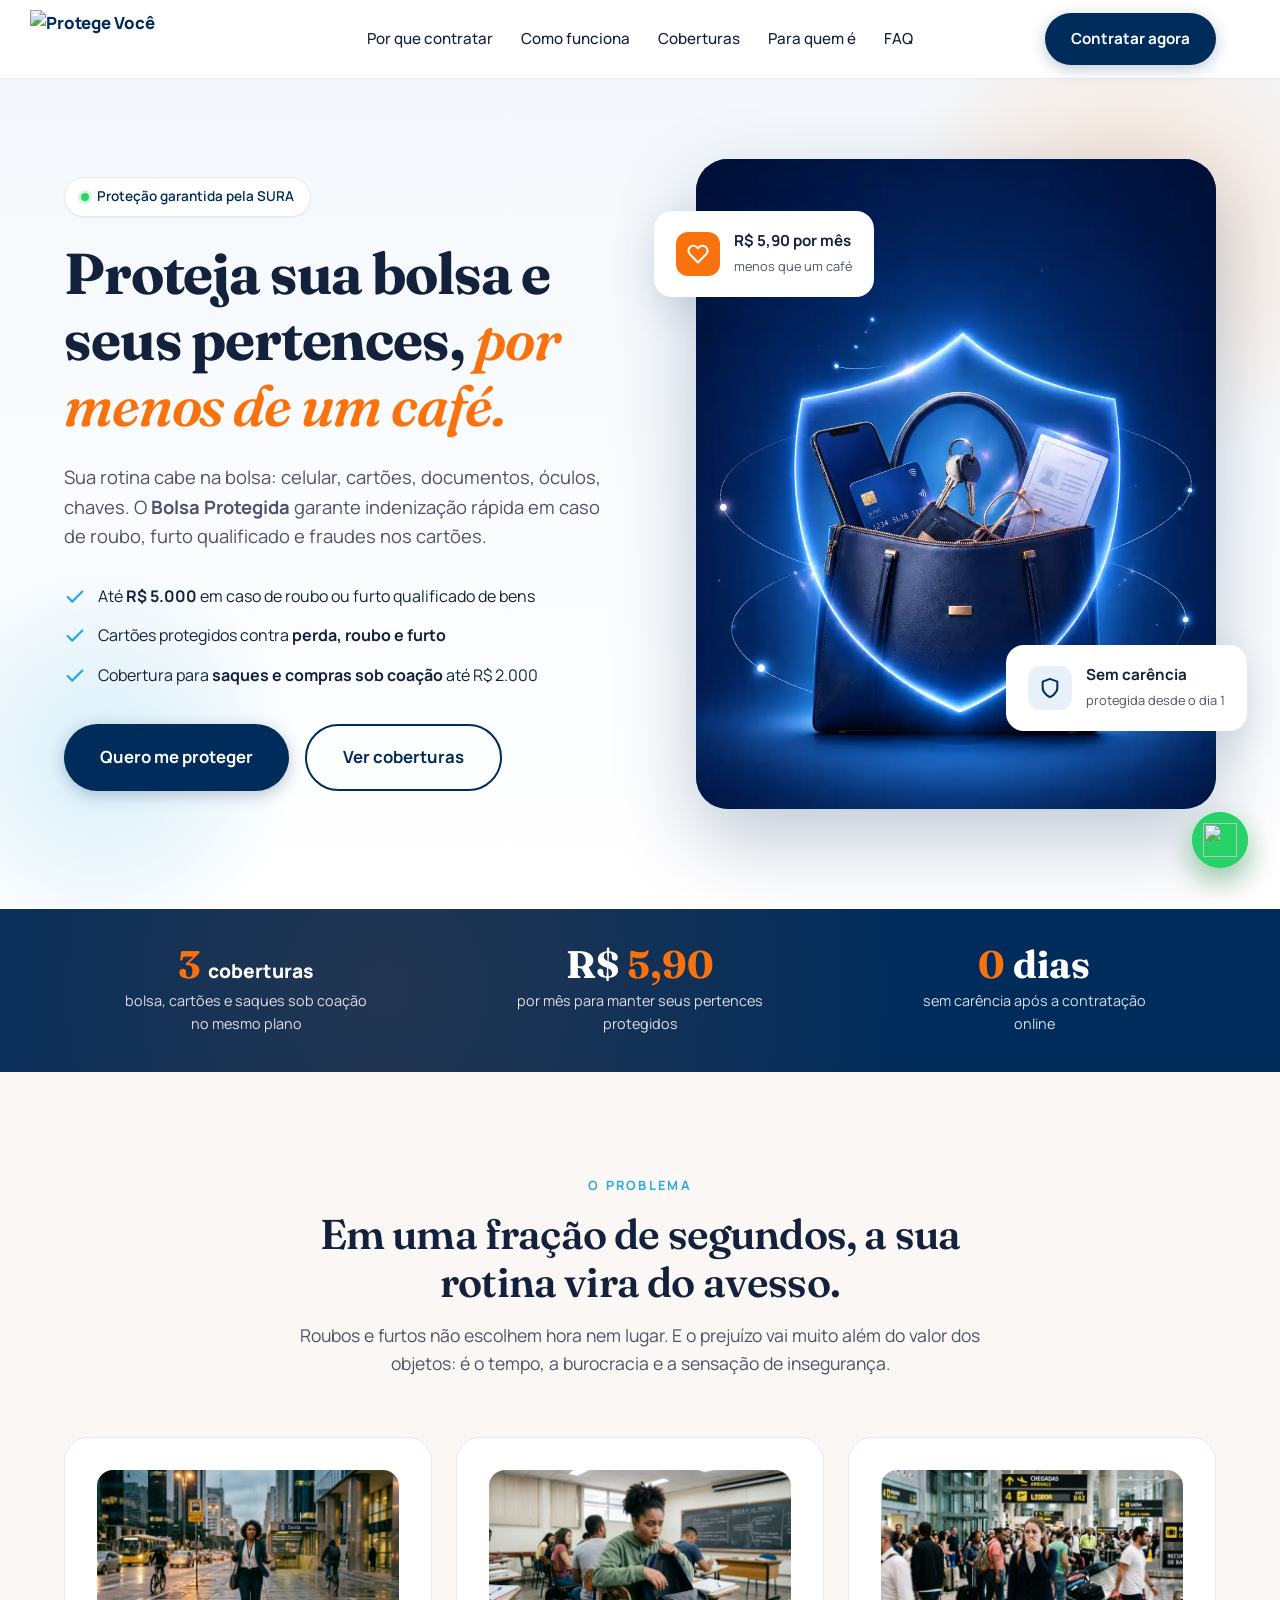
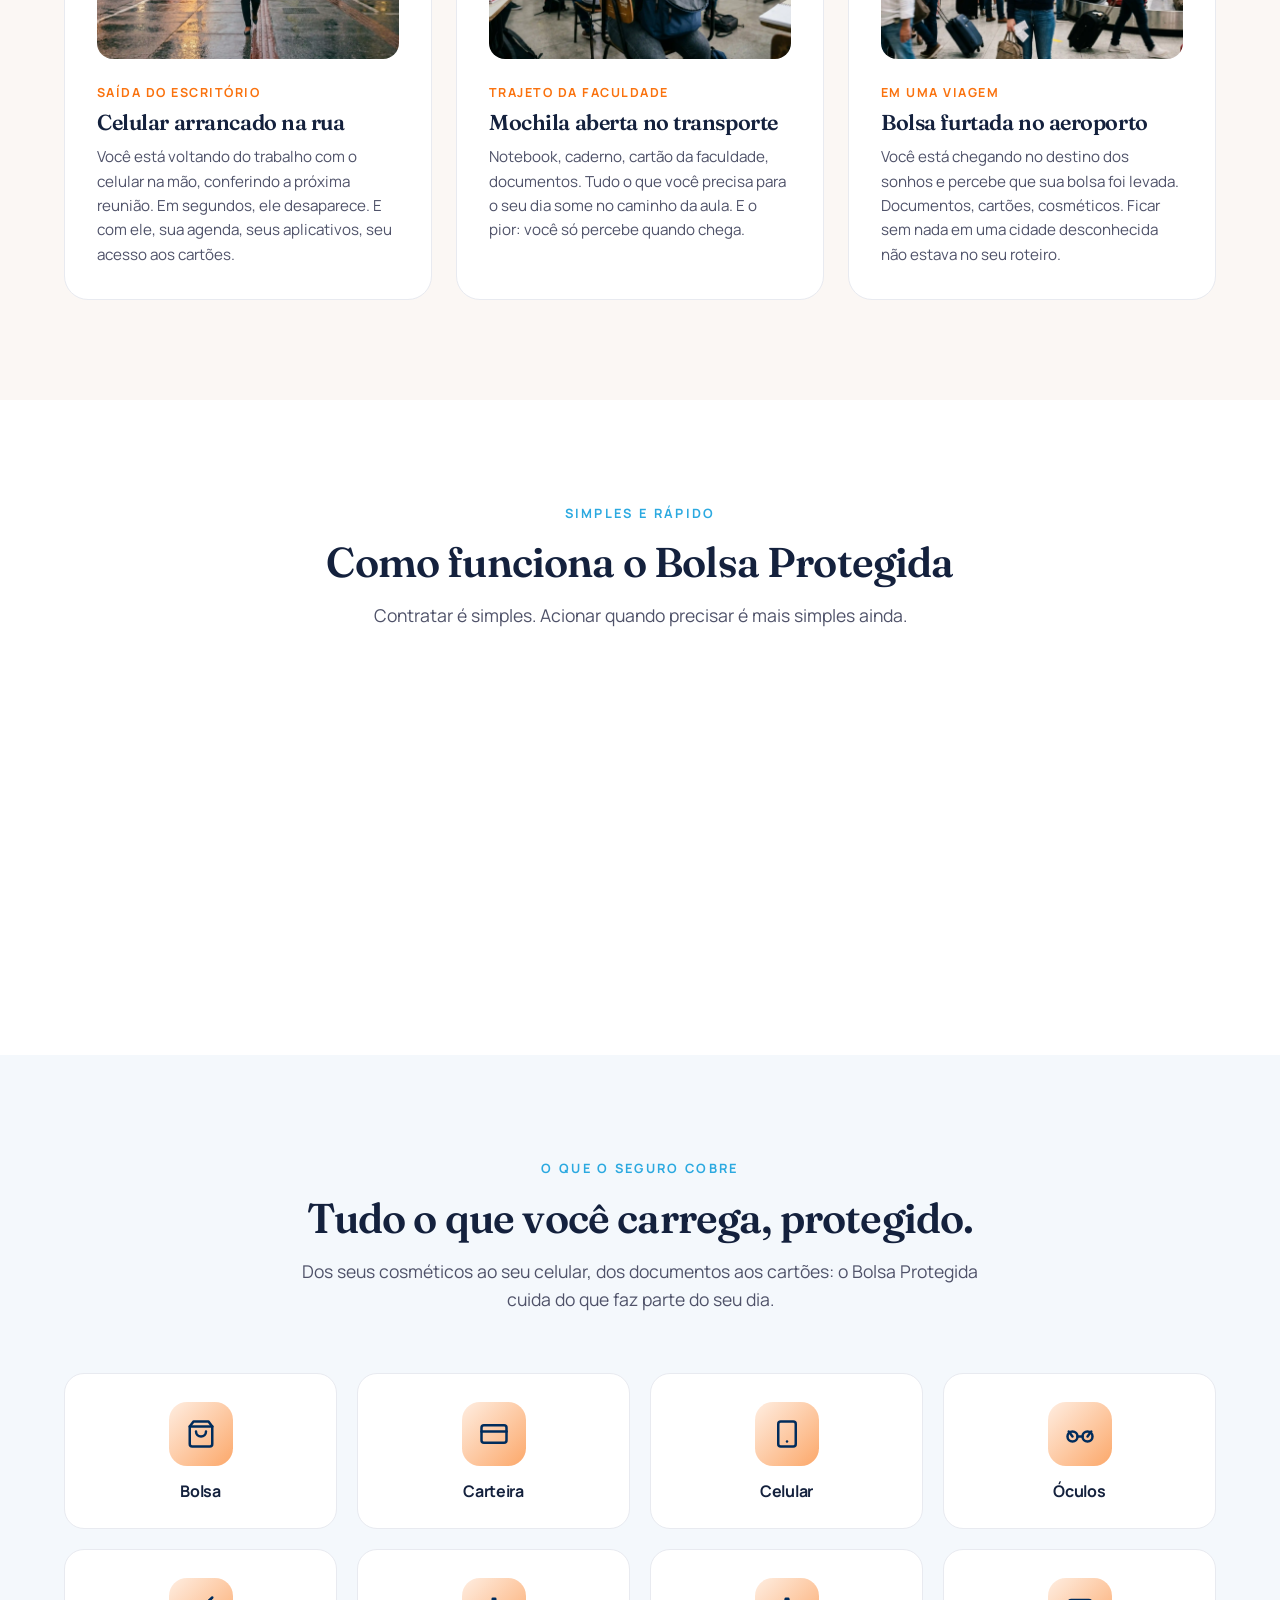
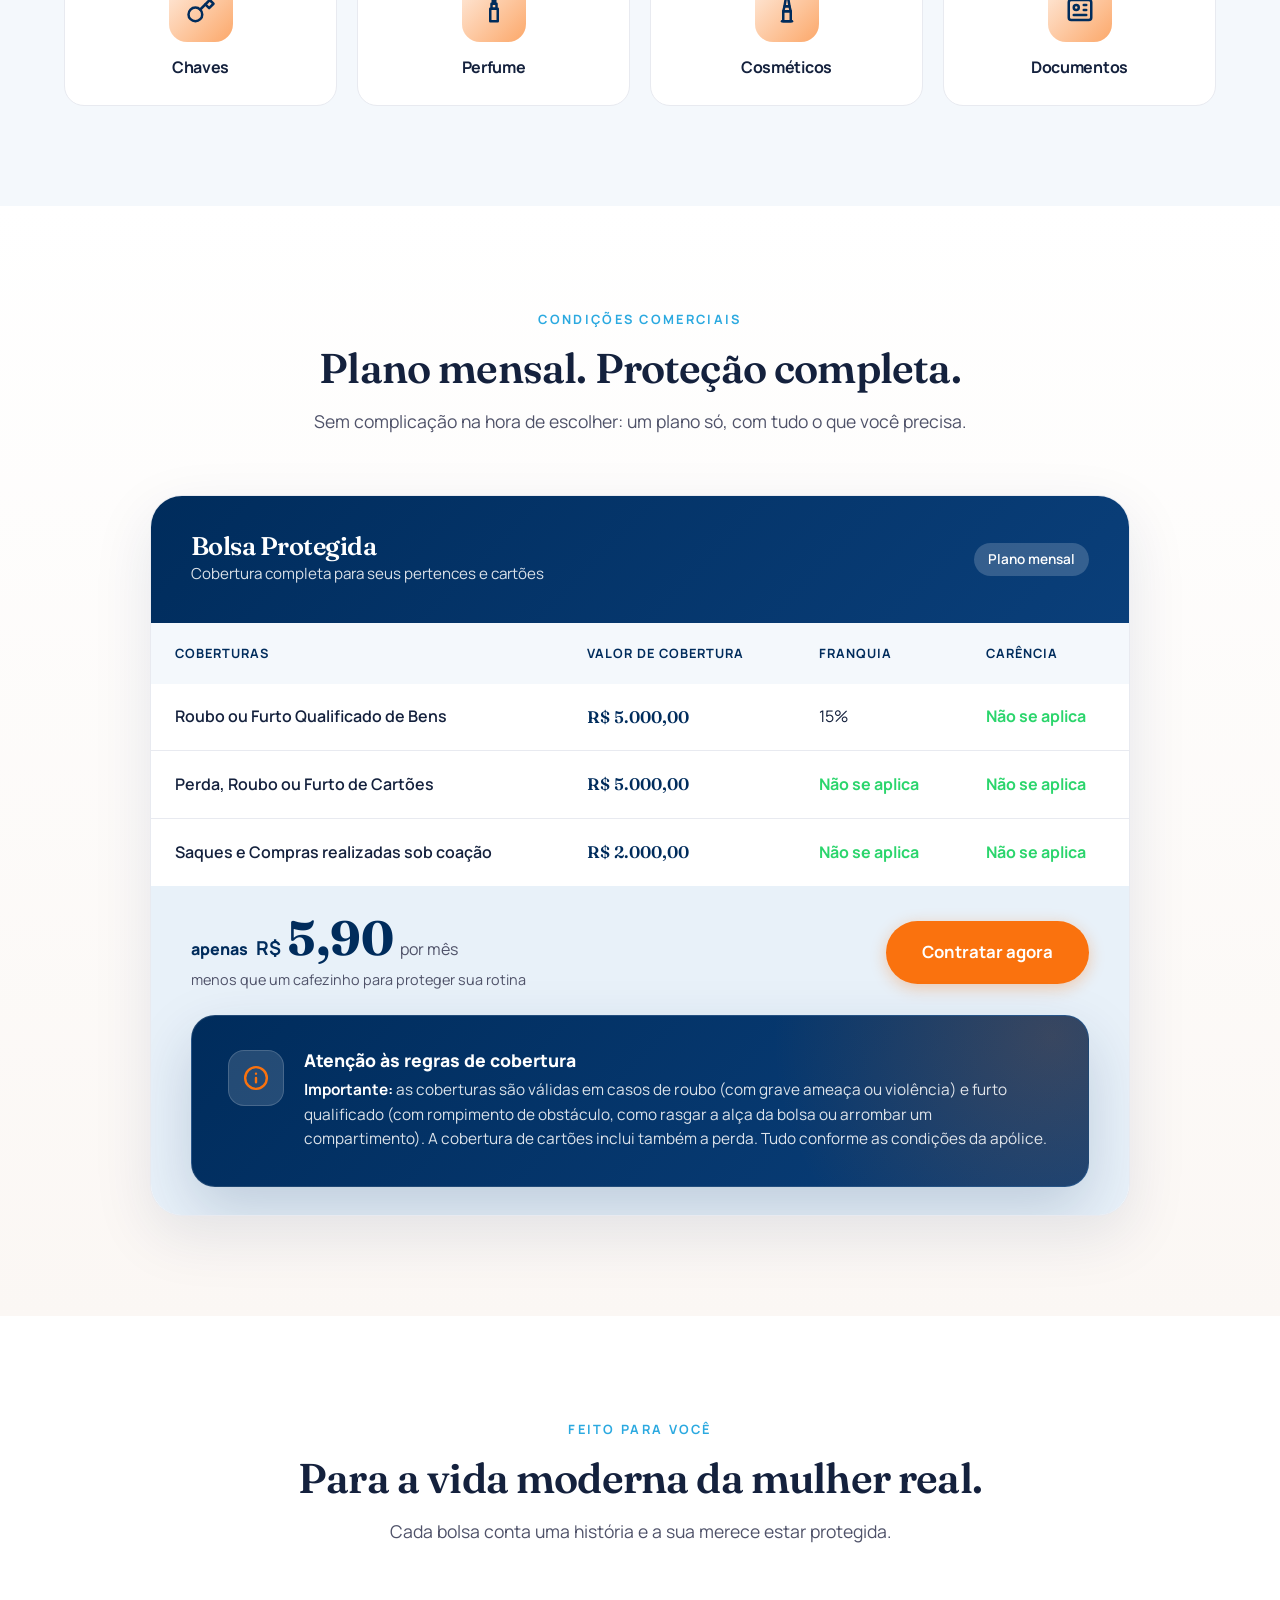
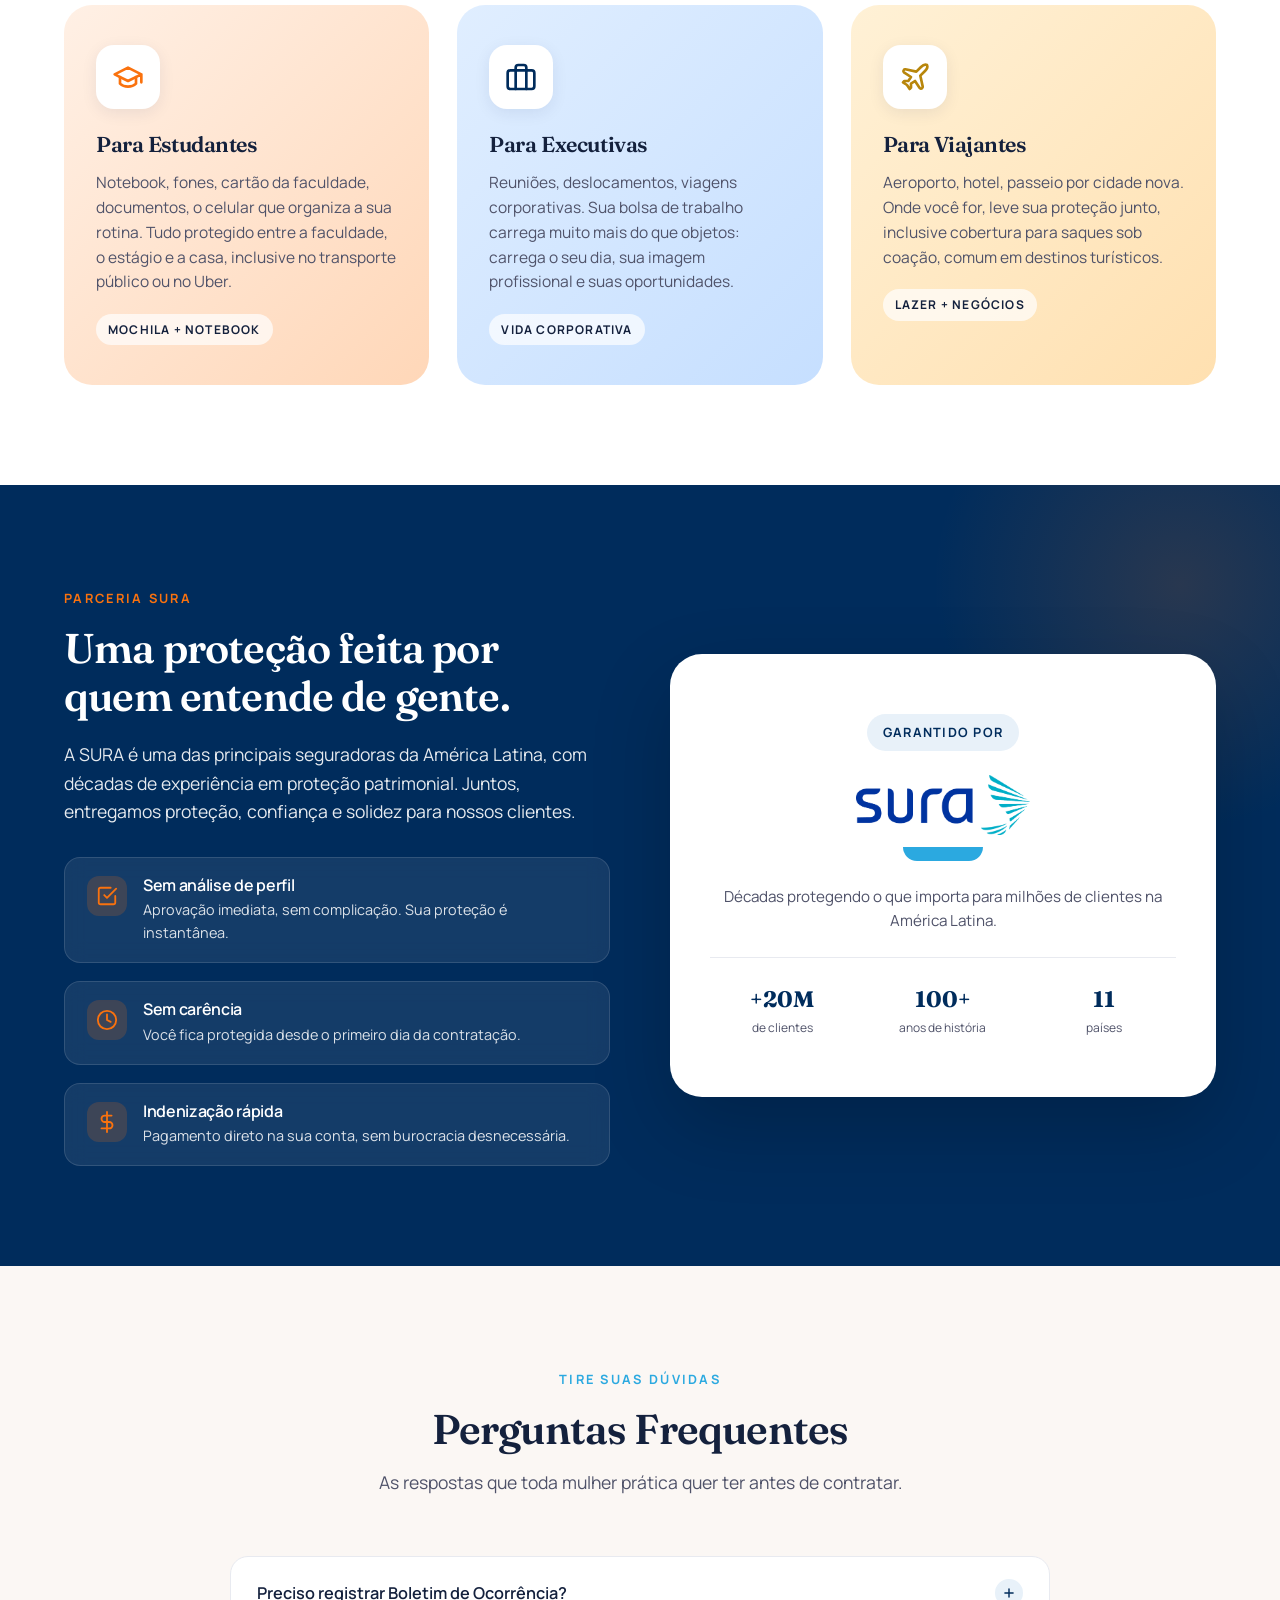
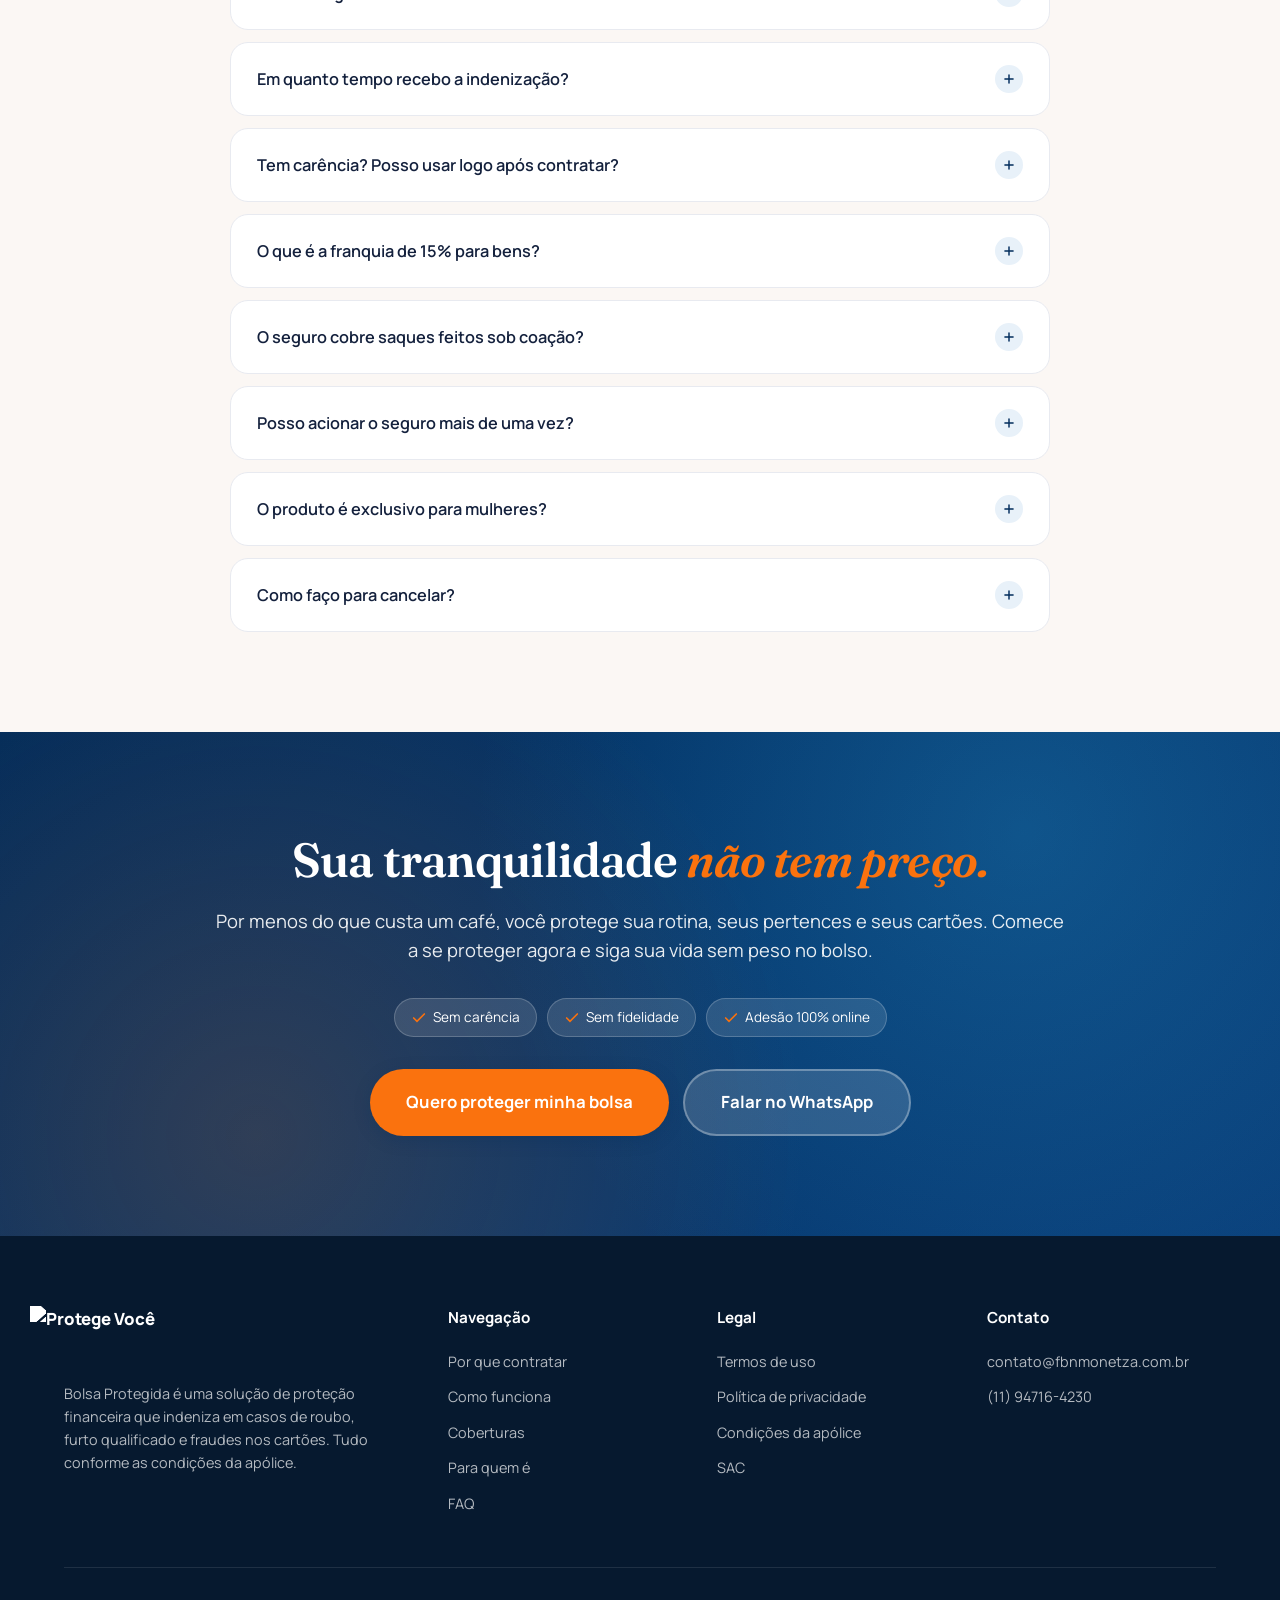
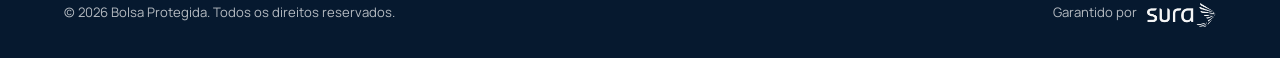
==== index.html @ 913adb4d "Corrige etapa inicial do checkout mobile" ====
<!DOCTYPE html>
<html lang="pt-BR">
<head>
<meta charset="UTF-8" />
<meta name="viewport" content="width=device-width, initial-scale=1.0" />
<title>Bolsa Protegida | Proteção garantida pela SURA</title>
<meta name="description" content="Sua bolsa carrega sua rotina. O Bolsa Protegida garante indenização em caso de roubo, furto qualificado e fraudes nos cartões por R$ 5,90 por mês." />

<link rel="preconnect" href="https://fonts.googleapis.com" />
<link rel="preconnect" href="https://fonts.gstatic.com" crossorigin />
<link href="https://fonts.googleapis.com/css2?family=Fraunces:ital,opsz,wght@0,9..144,400;0,9..144,500;0,9..144,600;0,9..144,700;0,9..144,800;1,9..144,400&family=Manrope:wght@300;400;500;600;700;800&display=swap" rel="stylesheet" />

<style>
:root {
  --azul-sura: #002C5C;
  --azul-sura-2: #0A3F7A;
  --azul-acento: #2BA9E0;
  --azul-claro: #E8F1F9;
  --azul-suave: #F4F8FC;
  --rosa-suave: #FA720E;
  --rosa-acento: #FA720E;
  --coral: #FF6B6B;
  --creme: #FBF7F4;
  --branco: #FFFFFF;
  --texto: #14213D;
  --texto-suave: #4F5269;
  --texto-claro: #8A8FA3;
  --borda: #E8EAF0;
  --sombra-sm: 0 1px 2px rgba(0, 44, 92, 0.05);
  --sombra-md: 0 4px 16px rgba(0, 44, 92, 0.08);
  --sombra-lg: 0 12px 40px rgba(0, 44, 92, 0.12);
  --transition: all 0.3s cubic-bezier(0.4, 0, 0.2, 1);
}

* { margin: 0; padding: 0; box-sizing: border-box; }
html { scroll-behavior: smooth; }
body {
  font-family: 'Manrope', system-ui, sans-serif;
  color: var(--texto);
  background: var(--branco);
  line-height: 1.6;
  -webkit-font-smoothing: antialiased;
  overflow-x: hidden;
}

.container { max-width: 1200px; margin: 0 auto; padding: 0 24px; }

h1, h2, h3, h4 { font-family: 'Fraunces', 'Georgia', serif; font-weight: 600; line-height: 1.15; letter-spacing: -0.02em; color: var(--texto); }
h1 { font-size: clamp(2.2rem, 5vw, 3.6rem); font-weight: 700; }
h2 { font-size: clamp(1.8rem, 3.5vw, 2.6rem); }
h3 { font-size: 1.35rem; font-weight: 600; }
.eyebrow { display: inline-block; font-family: 'Manrope', sans-serif; font-size: 0.8rem; font-weight: 700; color: var(--azul-acento); letter-spacing: 0.18em; text-transform: uppercase; margin-bottom: 1rem; }

/* ===== HEADER / NAV ===== */
.header {
  position: sticky; top: 0; z-index: 100;
  background: rgba(255,255,255,0.92);
  backdrop-filter: blur(14px);
  border-bottom: 1px solid var(--borda);
}
.nav { display: grid; grid-template-columns: minmax(142px, 1fr) auto minmax(190px, 1fr); align-items: center; gap: 28px; min-height: 78px; padding: 10px 0; }
.logo { display: flex; align-items: center; gap: 10px; font-weight: 800; font-size: 1.05rem; color: var(--azul-sura); text-decoration: none; }
.nav > .btn { justify-self: end; }
.nav > .logo { justify-content: flex-start; width: 150px; height: 58px; }
.logo-mark {
  width: 38px; height: 38px; border-radius: 12px;
  background: linear-gradient(135deg, var(--azul-sura), var(--azul-acento));
  display: flex; align-items: center; justify-content: center;
  box-shadow: var(--sombra-md);
}
.logo-mark svg { width: 22px; height: 22px; color: white; }
.logo-text { display: flex; flex-direction: column; line-height: 1.05; }
.logo-text strong { font-size: 1rem; }
.logo-text span { font-size: 0.7rem; font-weight: 500; color: var(--texto-suave); letter-spacing: 0.05em; }
.brand-logo-img { display: block; width: 190px; max-width: 42vw; height: 58px; object-fit: contain; object-position: center; }
.nav > .logo .brand-logo-img { max-width: none; transform: translateX(-34px); }
.footer-brand .logo { display: inline-flex; width: 150px; margin-bottom: 18px; }
.footer-brand .brand-logo-img { width: 190px; max-width: none; height: 58px; filter: brightness(0) invert(1); transform: translateX(-34px); }

.nav-links { display: flex; justify-content: center; gap: 28px; }
.nav-links a { color: var(--texto); text-decoration: none; font-weight: 500; font-size: 0.95rem; transition: var(--transition); }
.nav-links a:hover { color: var(--azul-acento); }

.btn { display: inline-flex; align-items: center; justify-content: center; gap: 8px; padding: 14px 26px; border-radius: 999px; font-weight: 700; font-size: 0.95rem; text-decoration: none; transition: var(--transition); cursor: pointer; border: none; }
.btn-primary { background: var(--azul-sura); color: var(--branco); box-shadow: 0 4px 16px rgba(0, 44, 92, 0.25); }
.btn-primary:hover { background: var(--azul-sura-2); transform: translateY(-2px); box-shadow: 0 8px 24px rgba(0, 44, 92, 0.35); }
.btn-secondary { background: transparent; color: var(--azul-sura); border: 2px solid var(--azul-sura); }
.btn-secondary:hover { background: var(--azul-sura); color: var(--branco); }
.btn-accent { background: var(--rosa-acento); color: var(--branco); box-shadow: 0 4px 16px rgba(250, 114, 14, 0.32); }
.btn-accent:hover { background: #D95F0B; transform: translateY(-2px); }
.btn-lg { padding: 18px 36px; font-size: 1.05rem; }

.menu-toggle { display: none; background: none; border: none; color: var(--texto); cursor: pointer; }

/* ===== HERO ===== */
.hero { position: relative; padding: 80px 0 100px; background: linear-gradient(180deg, var(--azul-suave) 0%, var(--branco) 100%); overflow: hidden; }
.hero::before {
  content: ''; position: absolute; top: -100px; right: -100px; width: 500px; height: 500px;
  background: radial-gradient(circle, rgba(250, 114, 14, 0.18) 0%, transparent 70%);
  pointer-events: none;
}
.hero::after {
  content: ''; position: absolute; bottom: -50px; left: -100px; width: 400px; height: 400px;
  background: radial-gradient(circle, rgba(43, 169, 224, 0.18) 0%, transparent 70%);
  pointer-events: none;
}
.hero-grid { display: grid; grid-template-columns: 1.1fr 1fr; gap: 60px; align-items: center; position: relative; z-index: 2; }

.trust-badge { display: inline-flex; align-items: center; gap: 8px; padding: 8px 16px; background: var(--branco); border: 1px solid var(--borda); border-radius: 999px; font-size: 0.85rem; font-weight: 600; color: var(--azul-sura); margin-bottom: 24px; box-shadow: var(--sombra-sm); }
.trust-badge .dot { width: 8px; height: 8px; border-radius: 50%; background: #2BD56C; box-shadow: 0 0 0 3px rgba(43, 213, 108, 0.2); }

.hero h1 { margin-bottom: 24px; }
.hero h1 em { font-style: italic; color: var(--rosa-acento); font-weight: 600; }
.hero-sub { font-size: 1.15rem; color: var(--texto-suave); margin-bottom: 32px; max-width: 540px; }

.hero-bullets { list-style: none; margin-bottom: 36px; display: flex; flex-direction: column; gap: 14px; }
.hero-bullets li { display: flex; align-items: flex-start; gap: 12px; font-size: 1rem; color: var(--texto); }
.hero-bullets li svg { flex-shrink: 0; width: 22px; height: 22px; color: var(--azul-acento); margin-top: 2px; }

.hero-cta { display: flex; gap: 16px; flex-wrap: wrap; }

.hero-visual { position: relative; }
.hero-card {
  position: relative; aspect-ratio: 4/5; border-radius: 32px;
  background: linear-gradient(135deg, var(--azul-sura) 0%, var(--azul-sura-2) 50%, var(--azul-acento) 100%);
  overflow: hidden;
  box-shadow: 0 30px 80px rgba(0, 44, 92, 0.25);
}
.hero-card::before {
  content: ''; position: absolute; inset: 0;
  background-image: radial-gradient(circle at 20% 30%, rgba(255,255,255,0.15) 0%, transparent 40%), radial-gradient(circle at 80% 70%, rgba(250, 114, 14, 0.22) 0%, transparent 50%);
}
.hero-bag-illustration { position: absolute; inset: 0; display: flex; align-items: center; justify-content: center; }
.hero-bag-illustration svg { width: 60%; height: auto; color: rgba(255,255,255,0.95); filter: drop-shadow(0 12px 32px rgba(0,0,0,0.25)); }

.hero-floating {
  position: absolute; padding: 18px 22px; background: var(--branco); border-radius: 18px;
  box-shadow: var(--sombra-lg); display: flex; align-items: center; gap: 14px;
}
.hero-floating-1 { top: 8%; left: -8%; }
.hero-floating-2 { bottom: 12%; right: -6%; }
.hero-floating .icon-circle { width: 44px; height: 44px; border-radius: 12px; display: flex; align-items: center; justify-content: center; flex-shrink: 0; }
.hero-floating .icon-rosa { background: var(--rosa-suave); color: var(--branco); }
.hero-floating .icon-azul { background: var(--azul-claro); color: var(--azul-sura); }
.hero-floating-text strong { display: block; font-size: 0.95rem; color: var(--texto); }
.hero-floating-text span { font-size: 0.8rem; color: var(--texto-suave); }

/* ===== HIGHLIGHT BAR ===== */
.highlight-bar { background: var(--azul-sura); padding: 36px 0; color: var(--branco); position: relative; overflow: hidden; }
.highlight-bar::before { content: ''; position: absolute; inset: 0; background: radial-gradient(circle at 30% 50%, rgba(250, 114, 14, 0.14) 0%, transparent 60%); }
.highlight-grid { display: grid; grid-template-columns: repeat(3, 1fr); gap: 30px; position: relative; z-index: 2; }
.highlight-item { text-align: center; }
.highlight-item .num { font-family: 'Fraunces', serif; font-size: 2.4rem; font-weight: 700; color: var(--branco); line-height: 1; }
.highlight-item .num .small { font-family: 'Manrope', sans-serif; font-size: 1.2rem; font-weight: 800; letter-spacing: 0; }
.highlight-item .num em { color: var(--rosa-suave); font-style: normal; }
.highlight-item .label { font-size: 0.9rem; opacity: 0.85; margin-top: 6px; max-width: 260px; margin-left: auto; margin-right: auto; }

/* ===== SECTIONS GERAL ===== */
section { padding: 100px 0; }
.section-head { text-align: center; max-width: 720px; margin: 0 auto 60px; }
.section-head p { font-size: 1.1rem; color: var(--texto-suave); margin-top: 14px; }

/* ===== PROBLEM ===== */
.problem { background: var(--creme); }
.problem-grid { display: grid; grid-template-columns: repeat(3, 1fr); gap: 24px; }
.problem-card {
  background: var(--branco); border-radius: 24px; padding: 32px;
  border: 1px solid var(--borda); transition: var(--transition);
  position: relative; overflow: hidden;
}
.problem-card:hover { transform: translateY(-6px); box-shadow: var(--sombra-lg); border-color: var(--rosa-suave); }
.problem-card-img {
  aspect-ratio: 16/10; border-radius: 16px; margin-bottom: 24px;
  background: linear-gradient(135deg, var(--azul-claro), var(--rosa-suave));
  display: flex; align-items: center; justify-content: center;
  position: relative; overflow: hidden;
}
.problem-card-img svg { width: 56px; height: 56px; color: var(--azul-sura); position: relative; z-index: 2; }
.problem-card-img::before { content: ''; position: absolute; inset: 0; background-image: radial-gradient(circle at 70% 30%, rgba(255,255,255,0.4), transparent 50%); }
.problem-card .tag { font-size: 0.78rem; font-weight: 700; color: var(--rosa-acento); letter-spacing: 0.12em; text-transform: uppercase; margin-bottom: 8px; }
.problem-card h3 { margin-bottom: 10px; }
.problem-card p { color: var(--texto-suave); font-size: 0.95rem; }

/* ===== HOW IT WORKS ===== */
.steps-grid { display: grid; grid-template-columns: repeat(3, 1fr); gap: 24px; position: relative; }
.step {
  background: var(--branco); border: 2px solid var(--borda); border-radius: 24px;
  padding: 36px 28px; position: relative; transition: var(--transition);
}
.step:hover { border-color: var(--azul-acento); transform: translateY(-4px); box-shadow: var(--sombra-md); }
.step-num {
  width: 56px; height: 56px; border-radius: 16px;
  background: linear-gradient(135deg, var(--azul-sura), var(--azul-acento));
  color: var(--branco); display: flex; align-items: center; justify-content: center;
  font-family: 'Fraunces', serif; font-size: 1.6rem; font-weight: 700;
  margin-bottom: 24px; box-shadow: 0 8px 20px rgba(0, 44, 92, 0.2);
}
.step h3 { margin-bottom: 12px; }
.step p { color: var(--texto-suave); font-size: 0.95rem; }

/* ===== COVERTURAS ===== */
.coberturas { background: var(--azul-suave); }
.coberturas-grid { display: grid; grid-template-columns: repeat(4, 1fr); gap: 20px; }
.cobertura-item {
  background: var(--branco); border-radius: 20px; padding: 28px 20px; text-align: center;
  border: 1px solid var(--borda); transition: var(--transition);
}
.cobertura-item:hover { transform: translateY(-4px); box-shadow: var(--sombra-md); border-color: var(--azul-acento); }
.cobertura-item .icon-wrap {
  width: 64px; height: 64px; border-radius: 18px; margin: 0 auto 16px;
  background: linear-gradient(135deg, rgba(250, 114, 14, 0.12), rgba(250, 114, 14, 0.62));
  display: flex; align-items: center; justify-content: center;
}
.cobertura-item .icon-wrap svg { width: 30px; height: 30px; color: var(--azul-sura); }
.cobertura-item h4 { font-family: 'Manrope', sans-serif; font-size: 1rem; font-weight: 700; color: var(--texto); }

.coberturas-info {
  margin-top: 44px; background: linear-gradient(135deg, var(--azul-sura) 0%, var(--azul-sura-2) 100%);
  border-radius: 24px; padding: 34px 36px;
  display: grid; grid-template-columns: auto 1fr; align-items: flex-start; gap: 20px;
  border: 1px solid rgba(255,255,255,0.12);
  box-shadow: 0 24px 60px rgba(0, 44, 92, 0.18);
  position: relative; overflow: hidden;
}
.coberturas-info::before {
  content: ''; position: absolute; inset: 0;
  background: radial-gradient(circle at 96% 12%, rgba(250, 114, 14, 0.2) 0%, transparent 32%);
  pointer-events: none;
}
.coberturas-info > * { position: relative; z-index: 2; }
.coberturas-info .info-icon {
  width: 56px; height: 56px; flex-shrink: 0; border-radius: 16px;
  background: rgba(255,255,255,0.14); color: var(--rosa-suave);
  display: flex; align-items: center; justify-content: center;
  border: 1px solid rgba(255,255,255,0.16);
}
.coberturas-info svg { width: 26px; height: 26px; }
.coberturas-info h3 {
  font-family: 'Manrope', sans-serif; font-size: 1.1rem; font-weight: 800;
  color: var(--branco); margin-bottom: 8px; letter-spacing: 0;
}
.coberturas-info p { color: rgba(255,255,255,0.86); font-size: 0.96rem; margin: 0; }
.coberturas-info p strong { color: var(--branco); }

/* ===== PLANO / TABELA ===== */
.plano { background: linear-gradient(180deg, var(--branco) 0%, var(--creme) 100%); scroll-margin-top: 96px; }
.plano-wrapper { max-width: 980px; margin: 0 auto; }
.plano-card {
  background: var(--branco); border-radius: 32px; overflow: hidden;
  box-shadow: 0 20px 60px rgba(0, 44, 92, 0.1); border: 1px solid var(--borda);
}
.plano-header {
  background: linear-gradient(135deg, var(--azul-sura), var(--azul-sura-2));
  padding: 36px 40px; color: var(--branco); display: flex; align-items: center; justify-content: space-between; flex-wrap: wrap; gap: 16px;
}
.plano-header h3 { color: var(--branco); font-size: 1.6rem; }
.plano-header .badge { background: rgba(255,255,255,0.18); padding: 6px 14px; border-radius: 999px; font-size: 0.85rem; font-weight: 600; }

.tabela { width: 100%; border-collapse: collapse; }
.tabela th, .tabela td { padding: 20px 24px; text-align: left; }
.tabela thead th {
  background: var(--azul-suave); font-size: 0.8rem; font-weight: 700; color: var(--azul-sura);
  letter-spacing: 0.08em; text-transform: uppercase;
}
.tabela tbody tr { border-bottom: 1px solid var(--borda); }
.tabela tbody tr:last-child { border-bottom: none; }
.tabela td:first-child { font-weight: 600; color: var(--texto); }
.tabela .valor { font-family: 'Fraunces', serif; font-weight: 600; color: var(--azul-sura); font-size: 1.05rem; }
.tabela .ok { color: #2BD56C; font-weight: 700; display: inline-flex; align-items: center; gap: 6px; }

.plano-footer {
  background: var(--azul-claro); padding: 28px 40px; display: flex; align-items: center; justify-content: space-between; flex-wrap: wrap; gap: 20px;
}
.plano-footer .coberturas-info { flex: 1 0 100%; margin-top: 4px; }
.plano-preco { display: flex; align-items: baseline; gap: 6px; flex-wrap: wrap; }
.plano-preco .label { flex-basis: 100%; font-size: 0.9rem; color: var(--texto-suave); margin-right: 0; }
.plano-preco .parcelas { font-size: 1rem; font-weight: 800; color: var(--azul-sura); margin-right: 2px; }
.plano-preco .apenas { font-size: 1rem; font-weight: 800; color: var(--azul-sura); margin-right: 2px; }
.plano-preco .moeda { font-size: 1.2rem; font-weight: 700; color: var(--azul-sura); }
.plano-preco .num { font-family: 'Fraunces', serif; font-size: 3rem; font-weight: 700; color: var(--azul-sura); line-height: 1; }
.plano-preco .periodo { font-size: 1rem; color: var(--texto-suave); }
.plano-preco .cafezinho { flex-basis: 100%; font-size: 0.9rem; color: var(--texto-suave); margin-top: -2px; }

/* ===== PARA QUEM É ===== */
.personas { background: var(--branco); }
.personas-grid { display: grid; grid-template-columns: repeat(3, 1fr); gap: 28px; }
.persona-card {
  border-radius: 28px; padding: 40px 32px; position: relative; overflow: hidden;
  transition: var(--transition); cursor: default;
}
.persona-card:hover { transform: translateY(-6px); }
.persona-1 { background: linear-gradient(135deg, #FFF0E5 0%, #FFD7B8 100%); }
.persona-2 { background: linear-gradient(135deg, #E0EEFF 0%, #C6DFFF 100%); }
.persona-3 { background: linear-gradient(135deg, #FFF1D6 0%, #FFE0B0 100%); }
.persona-card .persona-icon {
  width: 64px; height: 64px; border-radius: 18px;
  background: var(--branco); display: flex; align-items: center; justify-content: center;
  margin-bottom: 24px; box-shadow: var(--sombra-md);
}
.persona-card .persona-icon svg { width: 32px; height: 32px; }
.persona-1 .persona-icon svg { color: var(--rosa-acento); }
.persona-2 .persona-icon svg { color: var(--azul-sura); }
.persona-3 .persona-icon svg { color: #B8860B; }
.persona-card h3 { margin-bottom: 12px; }
.persona-card p { color: var(--texto-suave); font-size: 0.97rem; }
.persona-card .tag {
  display: inline-block; font-size: 0.75rem; font-weight: 700; letter-spacing: 0.1em;
  text-transform: uppercase; padding: 6px 12px; border-radius: 999px;
  background: rgba(255,255,255,0.7); color: var(--texto); margin-top: 20px;
}

/* ===== SURA ===== */
.sura { background: var(--azul-sura); color: var(--branco); position: relative; overflow: hidden; }
.sura::before {
  content: ''; position: absolute; top: -150px; right: -150px; width: 500px; height: 500px;
  background: radial-gradient(circle, rgba(250, 114, 14, 0.16) 0%, transparent 70%);
}
.sura-grid { display: grid; grid-template-columns: 1fr 1fr; gap: 60px; align-items: center; position: relative; z-index: 2; }
.sura h2 { color: var(--branco); margin-bottom: 20px; }
.sura .lead { font-size: 1.1rem; opacity: 0.9; margin-bottom: 32px; }
.sura-features { display: flex; flex-direction: column; gap: 18px; }
.sura-feature { display: flex; gap: 16px; align-items: flex-start; padding: 18px 22px; background: rgba(255,255,255,0.08); border-radius: 16px; backdrop-filter: blur(10px); border: 1px solid rgba(255,255,255,0.12); }
.sura-feature .feat-icon { flex-shrink: 0; width: 40px; height: 40px; border-radius: 12px; background: rgba(250, 114, 14, 0.18); display: flex; align-items: center; justify-content: center; }
.sura-feature .feat-icon svg { width: 22px; height: 22px; color: var(--rosa-suave); }
.sura-feature h4 { color: var(--branco); font-family: 'Manrope', sans-serif; font-size: 1rem; margin-bottom: 4px; }
.sura-feature p { font-size: 0.9rem; opacity: 0.85; margin: 0; }

.sura-logo-card {
  background: var(--branco); border-radius: 32px; padding: 60px 40px; text-align: center;
  box-shadow: 0 30px 80px rgba(0,0,0,0.2);
}
.sura-logo-card .selo {
  display: inline-flex; align-items: center; gap: 10px; padding: 8px 16px;
  background: var(--azul-claro); border-radius: 999px; font-size: 0.8rem; font-weight: 700; color: var(--azul-sura); letter-spacing: 0.1em; text-transform: uppercase; margin-bottom: 24px;
}
.sura-logo-card .logo-grande {
  font-family: 'Fraunces', serif; font-size: 4rem; font-weight: 800; color: var(--azul-sura); letter-spacing: -0.04em; line-height: 1;
}
.sura-logo-card .logo-curve { width: 80px; height: 14px; margin: 12px auto 24px; background: var(--azul-acento); border-radius: 0 0 80px 80px; }
.sura-logo-card .desc { color: var(--texto-suave); font-size: 0.95rem; margin-bottom: 24px; }
.sura-logo-card .stats { display: grid; grid-template-columns: repeat(3, 1fr); gap: 16px; padding-top: 24px; border-top: 1px solid var(--borda); }
.sura-logo-card .stat-num { font-family: 'Fraunces', serif; font-size: 1.4rem; font-weight: 700; color: var(--azul-sura); }
.sura-logo-card .stat-label { font-size: 0.75rem; color: var(--texto-suave); }

/* ===== FAQ ===== */
.faq { background: var(--creme); }
.faq-list { max-width: 820px; margin: 0 auto; display: flex; flex-direction: column; gap: 12px; }
.faq-item {
  background: var(--branco); border-radius: 18px; border: 1px solid var(--borda);
  overflow: hidden; transition: var(--transition);
}
.faq-item:hover { border-color: var(--azul-acento); }
.faq-question {
  width: 100%; padding: 22px 26px; display: flex; justify-content: space-between; align-items: center;
  background: none; border: none; cursor: pointer; text-align: left;
  font-family: 'Manrope', sans-serif; font-size: 1.02rem; font-weight: 600; color: var(--texto);
}
.faq-question .icon { width: 28px; height: 28px; border-radius: 50%; background: var(--azul-claro); color: var(--azul-sura); display: flex; align-items: center; justify-content: center; transition: var(--transition); flex-shrink: 0; margin-left: 16px; }
.faq-item.active .faq-question .icon { background: var(--azul-sura); color: var(--branco); transform: rotate(45deg); }
.faq-answer { max-height: 0; overflow: hidden; transition: max-height 0.4s ease; }
.faq-item.active .faq-answer { max-height: 400px; }
.faq-answer-inner { padding: 0 26px 24px; color: var(--texto-suave); font-size: 0.97rem; line-height: 1.65; }

/* ===== CTA FINAL ===== */
.cta-final { padding: 100px 0; background: linear-gradient(135deg, var(--azul-sura) 0%, var(--azul-sura-2) 100%); color: var(--branco); position: relative; overflow: hidden; }
.cta-final::before { content: ''; position: absolute; inset: 0; background-image: radial-gradient(circle at 20% 80%, rgba(250, 114, 14, 0.18) 0%, transparent 50%), radial-gradient(circle at 80% 20%, rgba(43, 169, 224, 0.25) 0%, transparent 50%); }
.cta-grid { max-width: 860px; margin: 0 auto; text-align: center; position: relative; z-index: 2; }
.cta-final h2 { color: var(--branco); font-size: clamp(2rem, 4vw, 3rem); margin-bottom: 20px; }
.cta-final h2 em { color: var(--rosa-suave); font-style: italic; }
.cta-final p { font-size: 1.15rem; opacity: 0.9; margin-bottom: 32px; }
.cta-pills { display: flex; flex-wrap: wrap; justify-content: center; gap: 10px; margin-bottom: 32px; }
.cta-pill { display: inline-flex; align-items: center; gap: 6px; padding: 8px 16px; background: rgba(255,255,255,0.12); border: 1px solid rgba(255,255,255,0.2); border-radius: 999px; font-size: 0.85rem; }
.cta-pill svg { width: 16px; height: 16px; color: var(--rosa-suave); }
.cta-buttons { display: flex; justify-content: center; gap: 14px; flex-wrap: wrap; }
.cta-buttons .btn-primary { background: var(--rosa-acento); }
.cta-buttons .btn-primary:hover { background: #D95F0B; }
.cta-buttons .btn-whats { background: rgba(255,255,255,0.15); border: 2px solid rgba(255,255,255,0.3); color: var(--branco); }
.cta-buttons .btn-whats:hover { background: var(--branco); color: var(--azul-sura); }

/* ===== FOOTER ===== */
.footer { background: #06192F; color: rgba(255,255,255,0.7); padding: 70px 0 30px; }
.footer-grid { display: grid; grid-template-columns: 1.5fr 1fr 1fr 1fr; gap: 40px; margin-bottom: 50px; }
.footer-brand .logo { color: var(--branco); }
.footer-brand .logo-text strong { color: var(--branco); }
.footer-brand .logo-text span { color: rgba(255,255,255,0.6); }
.footer-brand p { font-size: 0.9rem; line-height: 1.6; max-width: 320px; }
.footer h5 { font-family: 'Manrope', sans-serif; color: var(--branco); font-size: 0.95rem; font-weight: 700; margin-bottom: 18px; }
.footer ul { list-style: none; display: flex; flex-direction: column; gap: 10px; }
.footer ul a { color: rgba(255,255,255,0.7); text-decoration: none; font-size: 0.9rem; transition: var(--transition); }
.footer ul a:hover { color: var(--rosa-suave); }
.footer-bottom { padding-top: 30px; border-top: 1px solid rgba(255,255,255,0.1); display: flex; justify-content: space-between; align-items: center; flex-wrap: wrap; gap: 16px; font-size: 0.82rem; }
.footer-bottom .sura-mini { display: flex; align-items: center; gap: 10px; }
.footer-bottom .sura-mini-logo { font-family: 'Fraunces', serif; font-weight: 700; color: var(--branco); font-size: 1.2rem; }
.footer-bottom .sura-mini-logo img { filter: brightness(0) invert(1); opacity: 0.96; }

.floating-whatsapp {
  position: fixed; right: 24px; bottom: 24px; z-index: 150;
  display: inline-flex; align-items: center; justify-content: center;
  width: 72px; height: 72px; border-radius: 50%;
  background: transparent; color: var(--branco); text-decoration: none;
  transition: var(--transition);
}
.floating-whatsapp::before {
  content: ''; position: absolute; inset: 8px; border-radius: 50%;
  background: #25D366;
  box-shadow: 0 16px 32px rgba(0,0,0,0.18), 0 10px 26px rgba(37, 211, 102, 0.32);
  animation: whatsappPulse 2.6s ease-in-out infinite;
}
.floating-whatsapp::after {
  content: ''; position: absolute; inset: 8px; border-radius: 50%;
  border: 1px solid rgba(37, 211, 102, 0.42);
  animation: whatsappRing 2.6s ease-out infinite;
}
.floating-whatsapp:hover { transform: translateY(-3px) scale(1.03); }
.floating-whatsapp-logo { position: relative; z-index: 2; width: 34px; height: 34px; display: block; pointer-events: none; animation: whatsappLogoPop 2.6s ease-in-out infinite; }
.floating-whatsapp-logo img { position: absolute; inset: 0; width: 100%; height: 100%; object-fit: contain; display: block; }

/* ===== RESPONSIVE ===== */
@media (max-width: 968px) {
  .nav { grid-template-columns: 1fr auto; gap: 14px; }
  .nav > .btn { grid-column: 2; }
  .nav-links { display: none; }
  .menu-toggle { display: block; }
  .hero { padding: 60px 0 80px; }
  .hero-grid { grid-template-columns: 1fr; gap: 40px; }
  .hero-floating-1 { left: 0%; }
  .hero-floating-2 { right: 0%; }
  .highlight-grid { grid-template-columns: 1fr; gap: 20px; }
  .problem-grid, .steps-grid, .personas-grid { grid-template-columns: 1fr; }
  .coberturas-grid { grid-template-columns: repeat(2, 1fr); }
  .sura-grid { grid-template-columns: 1fr; }
  .footer-grid { grid-template-columns: 1fr 1fr; }
  section { padding: 70px 0; }
  .plano-header, .plano-footer { padding: 24px; }
  .tabela th, .tabela td { padding: 14px 16px; font-size: 0.88rem; }
  .tabela thead th:nth-child(3), .tabela tbody td:nth-child(3),
  .tabela thead th:nth-child(4), .tabela tbody td:nth-child(4) { display: none; }
  .coberturas-info { grid-template-columns: 1fr; }
}
@media (max-width: 540px) {
  .footer-grid { grid-template-columns: 1fr; }
  .coberturas-grid { grid-template-columns: 1fr 1fr; }
  .hero-floating { padding: 12px 14px; }
  .hero-floating-text strong { font-size: 0.85rem; }
  .hero-floating-text span { font-size: 0.72rem; }
  .brand-logo-img { width: 155px; height: 52px; }
  .nav > .logo { width: 130px; }
  .nav > .logo .brand-logo-img { max-width: none; transform: translateX(-28px); }
  .footer-brand .logo { width: 130px; }
  .footer-brand .brand-logo-img { max-width: none; transform: translateX(-28px); }
  .floating-whatsapp { right: 14px; bottom: 14px; width: 64px; height: 64px; }
  .floating-whatsapp-logo { width: 31px; height: 31px; }
}

/* ===== ANIMATIONS ===== */
@keyframes fadeUp { from { opacity: 0; transform: translateY(24px); } to { opacity: 1; transform: translateY(0); } }
.reveal { opacity: 0; transform: translateY(24px); transition: opacity 0.6s, transform 0.6s; }
.reveal.in { opacity: 1; transform: translateY(0); }

@keyframes float { 0%, 100% { transform: translateY(0); } 50% { transform: translateY(-8px); } }
.hero-floating-1 { animation: float 4s ease-in-out infinite; }
.hero-floating-2 { animation: float 4s ease-in-out infinite 2s; }

@keyframes whatsappPulse {
  0%, 100% { transform: scale(1); box-shadow: 0 16px 32px rgba(0,0,0,0.18), 0 10px 26px rgba(37, 211, 102, 0.32); }
  50% { transform: scale(1.04); box-shadow: 0 18px 36px rgba(0,0,0,0.18), 0 12px 30px rgba(37, 211, 102, 0.42); }
}
@keyframes whatsappRing {
  0% { transform: scale(0.78); opacity: 0.45; }
  70%, 100% { transform: scale(1.12); opacity: 0; }
}
@keyframes whatsappLogoPop {
  0%, 100% { transform: scale(1); }
  40% { transform: scale(1.08); }
  58% { transform: scale(0.98); }
}
</style>
</head>
<body>

<!-- ===== HEADER ===== -->
<header class="header">
  <div class="container">
    <nav class="nav">
      <a href="#" class="logo">
        <img src="assets/8a1b7be0-4480-4a2e-be57-4271719ffb15.webp" alt="Protege Você" class="brand-logo-img" />
      </a>
      <div class="nav-links">
        <a href="#problema">Por que contratar</a>
        <a href="#como-funciona">Como funciona</a>
        <a href="#coberturas">Coberturas</a>
        <a href="#para-quem">Para quem é</a>
        <a href="#faq">FAQ</a>
      </div>
      <a href="#plano" class="btn btn-primary">Contratar agora</a>
    </nav>
  </div>
</header>

<!-- ===== HERO ===== -->
<section class="hero">
  <div class="container">
    <div class="hero-grid">
      <div class="hero-content">
        <div class="trust-badge"><span class="dot"></span> Proteção garantida pela SURA</div>
        <h1>Proteja sua bolsa e seus pertences, <em>por menos de um café.</em></h1>
        <p class="hero-sub">Sua rotina cabe na bolsa: celular, cartões, documentos, óculos, chaves. O <strong>Bolsa Protegida</strong> garante indenização rápida em caso de roubo, furto qualificado e fraudes nos cartões.</p>

        <ul class="hero-bullets">
          <li>
            <svg viewBox="0 0 24 24" fill="none" stroke="currentColor" stroke-width="2.5" stroke-linecap="round" stroke-linejoin="round"><polyline points="20 6 9 17 4 12"/></svg>
            <span>Até <strong>R$ 5.000</strong> em caso de roubo ou furto qualificado de bens</span>
          </li>
          <li>
            <svg viewBox="0 0 24 24" fill="none" stroke="currentColor" stroke-width="2.5" stroke-linecap="round" stroke-linejoin="round"><polyline points="20 6 9 17 4 12"/></svg>
            <span>Cartões protegidos contra <strong>perda, roubo e furto</strong></span>
          </li>
          <li>
            <svg viewBox="0 0 24 24" fill="none" stroke="currentColor" stroke-width="2.5" stroke-linecap="round" stroke-linejoin="round"><polyline points="20 6 9 17 4 12"/></svg>
            <span>Cobertura para <strong>saques e compras sob coação</strong> até R$ 2.000</span>
          </li>
        </ul>

        <div class="hero-cta">
          <a href="#plano" class="btn btn-primary btn-lg">Quero me proteger</a>
          <a href="#coberturas" class="btn btn-secondary btn-lg">Ver coberturas</a>
        </div>
      </div>

      <div class="hero-visual">
        <div class="hero-card">
          <div class="hero-bag-illustration" style="width: 100%; height: 100%;">
            <img src="assets/ChatGPT Image 28 de abr. de 2026, 23_17_01.webp" alt="Bolsa Protegida" style="width: 100%; height: 100%; object-fit: cover;" />
          </div>
        </div>
        <div class="hero-floating hero-floating-1">
          <div class="icon-circle icon-rosa">
            <svg width="22" height="22" viewBox="0 0 24 24" fill="none" stroke="currentColor" stroke-width="2.2" stroke-linecap="round" stroke-linejoin="round"><path d="M20.84 4.61a5.5 5.5 0 0 0-7.78 0L12 5.67l-1.06-1.06a5.5 5.5 0 0 0-7.78 7.78l1.06 1.06L12 21.23l7.78-7.78 1.06-1.06a5.5 5.5 0 0 0 0-7.78z"/></svg>
          </div>
          <div class="hero-floating-text">
            <strong>R$ 5,90 por mês</strong>
            <span>menos que um café</span>
          </div>
        </div>
        <div class="hero-floating hero-floating-2">
          <div class="icon-circle icon-azul">
            <svg width="22" height="22" viewBox="0 0 24 24" fill="none" stroke="currentColor" stroke-width="2.2" stroke-linecap="round" stroke-linejoin="round"><path d="M12 22s8-4 8-10V5l-8-3-8 3v7c0 6 8 10 8 10z"/></svg>
          </div>
          <div class="hero-floating-text">
            <strong>Sem carência</strong>
            <span>protegida desde o dia 1</span>
          </div>
        </div>
      </div>
    </div>
  </div>
</section>

<!-- ===== HIGHLIGHT BAR ===== -->
<div class="highlight-bar">
  <div class="container">
    <div class="highlight-grid">
      <div class="highlight-item">
        <div class="num"><em>3</em> <span class="small">coberturas</span></div>
        <div class="label">bolsa, cartões e saques sob coação no mesmo plano</div>
      </div>
      <div class="highlight-item">
        <div class="num">R$ <em>5,90</em></div>
        <div class="label">por mês para manter seus pertences protegidos</div>
      </div>
      <div class="highlight-item">
        <div class="num"><em>0</em> dias</div>
        <div class="label">sem carência após a contratação online</div>
      </div>
    </div>
  </div>
</div>

<!-- ===== PROBLEMA ===== -->
<section class="problem" id="problema">
  <div class="container">
    <div class="section-head">
      <div class="eyebrow">O Problema</div>
      <h2>Em uma fração de segundos, a sua rotina vira do avesso.</h2>
      <p>Roubos e furtos não escolhem hora nem lugar. E o prejuízo vai muito além do valor dos objetos: é o tempo, a burocracia e a sensação de insegurança.</p>
    </div>

    <div class="problem-grid">
      <div class="problem-card">
        <div class="problem-card-img" style="background: none;">
          <img src="assets/Gemini_Generated_Image_vwf1hyvwf1hyvwf1.webp" alt="Celular arrancado na rua" style="width: 100%; height: 100%; object-fit: cover; position: relative; z-index: 2;" />
        </div>
        <div class="tag">Saída do escritório</div>
        <h3>Celular arrancado na rua</h3>
        <p>Você está voltando do trabalho com o celular na mão, conferindo a próxima reunião. Em segundos, ele desaparece. E com ele, sua agenda, seus aplicativos, seu acesso aos cartões.</p>
      </div>

      <div class="problem-card">
        <div class="problem-card-img" style="background: none;">
          <img src="assets/Gemini_Generated_Image_t5zo1pt5zo1pt5zo.webp" alt="Mochila aberta no transporte" style="width: 100%; height: 100%; object-fit: cover; position: relative; z-index: 2;" />
        </div>
        <div class="tag">Trajeto da faculdade</div>
        <h3>Mochila aberta no transporte</h3>
        <p>Notebook, caderno, cartão da faculdade, documentos. Tudo o que você precisa para o seu dia some no caminho da aula. E o pior: você só percebe quando chega.</p>
      </div>

      <div class="problem-card">
        <div class="problem-card-img" style="background: none;">
          <img src="assets/Gemini_Generated_Image_bzzhikbzzhikbzzh.webp" alt="Bolsa furtada no aeroporto" style="width: 100%; height: 100%; object-fit: cover; position: relative; z-index: 2;" />
        </div>
        <div class="tag">Em uma viagem</div>
        <h3>Bolsa furtada no aeroporto</h3>
        <p>Você está chegando no destino dos sonhos e percebe que sua bolsa foi levada. Documentos, cartões, cosméticos. Ficar sem nada em uma cidade desconhecida não estava no seu roteiro.</p>
      </div>
    </div>
  </div>
</section>

<!-- ===== COMO FUNCIONA ===== -->
<section id="como-funciona">
  <div class="container">
    <div class="section-head">
      <div class="eyebrow">Simples e Rápido</div>
      <h2>Como funciona o Bolsa Protegida</h2>
      <p>Contratar é simples. Acionar quando precisar é mais simples ainda.</p>
    </div>

    <div class="steps-grid">
      <div class="step">
        <div class="step-num">1</div>
        <h3>Você contrata online</h3>
        <p>Adesão 100% digital, em poucos minutos. Sem análise de perfil, sem burocracia, sem letras miúdas.</p>
      </div>
      <div class="step">
        <div class="step-num">2</div>
        <h3>Aconteceu? Avise a gente</h3>
        <p>Em caso de roubo, furto qualificado ou fraude no cartão, registre o BO e nos comunique. A gente cuida do resto.</p>
      </div>
      <div class="step">
        <div class="step-num">3</div>
        <h3>Receba a indenização</h3>
        <p>Análise rápida e indenização direto no seu bolso, até o limite contratado. Sua rotina volta ao normal sem peso financeiro.</p>
      </div>
    </div>
  </div>
</section>

<!-- ===== COBERTURAS / O QUE COBRE ===== -->
<section class="coberturas" id="coberturas">
  <div class="container">
    <div class="section-head">
      <div class="eyebrow">O Que o Seguro Cobre</div>
      <h2>Tudo o que você carrega, protegido.</h2>
      <p>Dos seus cosméticos ao seu celular, dos documentos aos cartões: o Bolsa Protegida cuida do que faz parte do seu dia.</p>
    </div>

    <div class="coberturas-grid">
      <div class="cobertura-item">
        <div class="icon-wrap"><svg viewBox="0 0 24 24" fill="none" stroke="currentColor" stroke-width="2" stroke-linecap="round" stroke-linejoin="round"><path d="M6 2 3 6v14a2 2 0 0 0 2 2h14a2 2 0 0 0 2-2V6l-3-4Z"/><path d="M3 6h18"/><path d="M16 10a4 4 0 0 1-8 0"/></svg></div>
        <h4>Bolsa</h4>
      </div>
      <div class="cobertura-item">
        <div class="icon-wrap"><svg viewBox="0 0 24 24" fill="none" stroke="currentColor" stroke-width="2" stroke-linecap="round" stroke-linejoin="round"><rect x="2" y="5" width="20" height="14" rx="2"/><line x1="2" y1="10" x2="22" y2="10"/></svg></div>
        <h4>Carteira</h4>
      </div>
      <div class="cobertura-item">
        <div class="icon-wrap"><svg viewBox="0 0 24 24" fill="none" stroke="currentColor" stroke-width="2" stroke-linecap="round" stroke-linejoin="round"><rect x="5" y="2" width="14" height="20" rx="2" ry="2"/><line x1="12" y1="18" x2="12.01" y2="18"/></svg></div>
        <h4>Celular</h4>
      </div>
      <div class="cobertura-item">
        <div class="icon-wrap"><svg viewBox="0 0 24 24" fill="none" stroke="currentColor" stroke-width="2" stroke-linecap="round" stroke-linejoin="round"><circle cx="6" cy="14" r="4"/><circle cx="18" cy="14" r="4"/><path d="M10 14h4"/><path d="M3 10l3 4M21 10l-3 4"/></svg></div>
        <h4>Óculos</h4>
      </div>
      <div class="cobertura-item">
        <div class="icon-wrap"><svg viewBox="0 0 24 24" fill="none" stroke="currentColor" stroke-width="2" stroke-linecap="round" stroke-linejoin="round"><circle cx="7.5" cy="15.5" r="5.5"/><path d="m21 2-9.6 9.6"/><path d="m15.5 7.5 3 3L22 7l-3-3"/></svg></div>
        <h4>Chaves</h4>
      </div>
      <div class="cobertura-item">
        <div class="icon-wrap"><svg viewBox="0 0 24 24" fill="none" stroke="currentColor" stroke-width="2" stroke-linecap="round" stroke-linejoin="round"><path d="M9 11h6v10H9z"/><path d="M10 7h4v4h-4z"/><path d="M11 3h2v4h-2z"/></svg></div>
        <h4>Perfume</h4>
      </div>
      <div class="cobertura-item">
        <div class="icon-wrap"><svg viewBox="0 0 24 24" fill="none" stroke="currentColor" stroke-width="2" stroke-linecap="round" stroke-linejoin="round"><path d="M9 13h6v8H9z"/><path d="M10 9h4l1 4H9z"/><path d="M11 3h2l1 6h-4z"/><path d="M8 21h8"/></svg></div>
        <h4>Cosméticos</h4>
      </div>
      <div class="cobertura-item">
        <div class="icon-wrap"><svg viewBox="0 0 24 24" fill="none" stroke="currentColor" stroke-width="2" stroke-linecap="round" stroke-linejoin="round"><rect x="3" y="4" width="18" height="16" rx="2"/><circle cx="9" cy="10" r="2"/><path d="M15 8h2M15 12h2M7 16h10"/></svg></div>
        <h4>Documentos</h4>
      </div>
    </div>

  </div>
</section>

<!-- ===== PLANO / TABELA ===== -->
<section class="plano" id="plano">
  <div class="container">
    <div class="section-head">
      <div class="eyebrow">Condições Comerciais</div>
      <h2>Plano mensal. Proteção completa.</h2>
      <p>Sem complicação na hora de escolher: um plano só, com tudo o que você precisa.</p>
    </div>

    <div class="plano-wrapper">
      <div class="plano-card">
        <div class="plano-header">
          <div>
            <h3>Bolsa Protegida</h3>
            <span style="opacity:0.85; font-size: 0.95rem;">Cobertura completa para seus pertences e cartões</span>
          </div>
          <span class="badge">Plano mensal</span>
        </div>

        <div style="overflow-x:auto;">
        <table class="tabela">
          <thead>
            <tr>
              <th>Coberturas</th>
              <th>Valor de cobertura</th>
              <th>Franquia</th>
              <th>Carência</th>
            </tr>
          </thead>
          <tbody>
            <tr>
              <td>Roubo ou Furto Qualificado de Bens</td>
              <td><span class="valor">R$ 5.000,00</span></td>
              <td>15%</td>
              <td><span class="ok">Não se aplica</span></td>
            </tr>
            <tr>
              <td>Perda, Roubo ou Furto de Cartões</td>
              <td><span class="valor">R$ 5.000,00</span></td>
              <td><span class="ok">Não se aplica</span></td>
              <td><span class="ok">Não se aplica</span></td>
            </tr>
            <tr>
              <td>Saques e Compras realizadas sob coação</td>
              <td><span class="valor">R$ 2.000,00</span></td>
              <td><span class="ok">Não se aplica</span></td>
              <td><span class="ok">Não se aplica</span></td>
            </tr>
          </tbody>
        </table>
        </div>

        <div class="plano-footer">
          <div class="plano-preco">
            <span class="apenas">apenas</span>
            <span class="moeda">R$</span>
            <span class="num">5,90</span>
            <span class="periodo">por mês</span>
            <span class="cafezinho">menos que um cafezinho para proteger sua rotina</span>
          </div>
          <a href="./checkout/index.html?plano=unico" class="btn btn-accent btn-lg">Contratar agora</a>
          <div class="coberturas-info">
            <div class="info-icon">
              <svg viewBox="0 0 24 24" fill="none" stroke="currentColor" stroke-width="2.2" stroke-linecap="round" stroke-linejoin="round"><circle cx="12" cy="12" r="10"/><path d="M12 16v-4M12 8h.01"/></svg>
            </div>
            <div>
              <h3>Atenção às regras de cobertura</h3>
              <p><strong>Importante:</strong> as coberturas são válidas em casos de roubo (com grave ameaça ou violência) e furto qualificado (com rompimento de obstáculo, como rasgar a alça da bolsa ou arrombar um compartimento). A cobertura de cartões inclui também a perda. Tudo conforme as condições da apólice.</p>
            </div>
          </div>
        </div>
      </div>
    </div>
  </div>
</section>

<!-- ===== PARA QUEM É ===== -->
<section class="personas" id="para-quem">
  <div class="container">
    <div class="section-head">
      <div class="eyebrow">Feito Para Você</div>
      <h2>Para a vida moderna da mulher real.</h2>
      <p>Cada bolsa conta uma história e a sua merece estar protegida.</p>
    </div>

    <div class="personas-grid">
      <div class="persona-card persona-1">
        <div class="persona-icon">
          <svg viewBox="0 0 24 24" fill="none" stroke="currentColor" stroke-width="2" stroke-linecap="round" stroke-linejoin="round"><path d="M22 10v6M2 10l10-5 10 5-10 5z"/><path d="M6 12v5c3 3 9 3 12 0v-5"/></svg>
        </div>
        <h3>Para Estudantes</h3>
        <p>Notebook, fones, cartão da faculdade, documentos, o celular que organiza a sua rotina. Tudo protegido entre a faculdade, o estágio e a casa, inclusive no transporte público ou no Uber.</p>
        <span class="tag">Mochila + Notebook</span>
      </div>

      <div class="persona-card persona-2">
        <div class="persona-icon">
          <svg viewBox="0 0 24 24" fill="none" stroke="currentColor" stroke-width="2" stroke-linecap="round" stroke-linejoin="round"><rect x="2" y="7" width="20" height="14" rx="2" ry="2"/><path d="M16 21V5a2 2 0 0 0-2-2h-4a2 2 0 0 0-2 2v16"/></svg>
        </div>
        <h3>Para Executivas</h3>
        <p>Reuniões, deslocamentos, viagens corporativas. Sua bolsa de trabalho carrega muito mais do que objetos: carrega o seu dia, sua imagem profissional e suas oportunidades.</p>
        <span class="tag">Vida Corporativa</span>
      </div>

      <div class="persona-card persona-3">
        <div class="persona-icon">
          <svg viewBox="0 0 24 24" fill="none" stroke="currentColor" stroke-width="2" stroke-linecap="round" stroke-linejoin="round"><path d="M17.8 19.2 16 11l3.5-3.5C21 6 21.5 4 21 3c-1-.5-3 0-4.5 1.5L13 8 4.8 6.2c-.5-.1-.9.1-1.1.5l-.3.5c-.2.5-.1 1 .3 1.3L9 12l-2 3H4l-1 1 3 2 2 3 1-1v-3l3-2 3.5 5.3c.3.4.8.5 1.3.3l.5-.2c.4-.3.6-.7.5-1.2z"/></svg>
        </div>
        <h3>Para Viajantes</h3>
        <p>Aeroporto, hotel, passeio por cidade nova. Onde você for, leve sua proteção junto, inclusive cobertura para saques sob coação, comum em destinos turísticos.</p>
        <span class="tag">Lazer + Negócios</span>
      </div>
    </div>
  </div>
</section>

<!-- ===== SURA ===== -->
<section class="sura">
  <div class="container">
    <div class="sura-grid">
      <div>
        <div class="eyebrow" style="color: var(--rosa-suave);">Parceria SURA</div>
        <h2>Uma proteção feita por quem entende de gente.</h2>
        <p class="lead">A SURA é uma das principais seguradoras da América Latina, com décadas de experiência em proteção patrimonial. Juntos, entregamos proteção, confiança e solidez para nossos clientes.</p>

        <div class="sura-features">
          <div class="sura-feature">
            <div class="feat-icon"><svg viewBox="0 0 24 24" fill="none" stroke="currentColor" stroke-width="2" stroke-linecap="round" stroke-linejoin="round"><path d="M9 11l3 3L22 4"/><path d="M21 12v7a2 2 0 0 1-2 2H5a2 2 0 0 1-2-2V5a2 2 0 0 1 2-2h11"/></svg></div>
            <div>
              <h4>Sem análise de perfil</h4>
              <p>Aprovação imediata, sem complicação. Sua proteção é instantânea.</p>
            </div>
          </div>
          <div class="sura-feature">
            <div class="feat-icon"><svg viewBox="0 0 24 24" fill="none" stroke="currentColor" stroke-width="2" stroke-linecap="round" stroke-linejoin="round"><circle cx="12" cy="12" r="10"/><polyline points="12 6 12 12 16 14"/></svg></div>
            <div>
              <h4>Sem carência</h4>
              <p>Você fica protegida desde o primeiro dia da contratação.</p>
            </div>
          </div>
          <div class="sura-feature">
            <div class="feat-icon"><svg viewBox="0 0 24 24" fill="none" stroke="currentColor" stroke-width="2" stroke-linecap="round" stroke-linejoin="round"><line x1="12" y1="1" x2="12" y2="23"/><path d="M17 5H9.5a3.5 3.5 0 0 0 0 7h5a3.5 3.5 0 0 1 0 7H6"/></svg></div>
            <div>
              <h4>Indenização rápida</h4>
              <p>Pagamento direto na sua conta, sem burocracia desnecessária.</p>
            </div>
          </div>
        </div>
      </div>

      <div class="sura-logo-card">
        <div class="selo">Garantido por</div>
        <div class="logo-grande" style="display: flex; justify-content: center; align-items: center;"><img src="assets/sura-logo.png" alt="SURA" style="height: 60px;" /></div>
        <div class="logo-curve"></div>
        <p class="desc">Décadas protegendo o que importa para milhões de clientes na América Latina.</p>
        <div class="stats">
          <div>
            <div class="stat-num">+20M</div>
            <div class="stat-label">de clientes</div>
          </div>
          <div>
            <div class="stat-num">100+</div>
            <div class="stat-label">anos de história</div>
          </div>
          <div>
            <div class="stat-num">11</div>
            <div class="stat-label">países</div>
          </div>
        </div>
      </div>
    </div>
  </div>
</section>

<!-- ===== FAQ ===== -->
<section class="faq" id="faq">
  <div class="container">
    <div class="section-head">
      <div class="eyebrow">Tire suas dúvidas</div>
      <h2>Perguntas Frequentes</h2>
      <p>As respostas que toda mulher prática quer ter antes de contratar.</p>
    </div>

    <div class="faq-list">
      <div class="faq-item">
        <button class="faq-question">
          <span>Preciso registrar Boletim de Ocorrência?</span>
          <span class="icon"><svg width="14" height="14" viewBox="0 0 24 24" fill="none" stroke="currentColor" stroke-width="2.5" stroke-linecap="round"><line x1="12" y1="5" x2="12" y2="19"/><line x1="5" y1="12" x2="19" y2="12"/></svg></span>
        </button>
        <div class="faq-answer"><div class="faq-answer-inner">
          Sim. O BO é o documento que comprova o sinistro e é exigido para a análise da indenização. Você pode registrar online (na maioria dos estados) ou presencialmente na delegacia mais próxima. Quanto antes for registrado, mais rápida tende a ser a análise.
        </div></div>
      </div>

      <div class="faq-item">
        <button class="faq-question">
          <span>Em quanto tempo recebo a indenização?</span>
          <span class="icon"><svg width="14" height="14" viewBox="0 0 24 24" fill="none" stroke="currentColor" stroke-width="2.5" stroke-linecap="round"><line x1="12" y1="5" x2="12" y2="19"/><line x1="5" y1="12" x2="19" y2="12"/></svg></span>
        </button>
        <div class="faq-answer"><div class="faq-answer-inner">
          Após o envio de toda a documentação necessária (BO, comprovantes e formulários), o pagamento é feito em poucos dias úteis, conforme a regulação do sinistro pela seguradora.
          <em style="display:block; margin-top: 8px; opacity: 0.7;">[CONFIRMAR PRAZO EXATO COM A SURA]</em>
        </div></div>
      </div>

      <div class="faq-item">
        <button class="faq-question">
          <span>Tem carência? Posso usar logo após contratar?</span>
          <span class="icon"><svg width="14" height="14" viewBox="0 0 24 24" fill="none" stroke="currentColor" stroke-width="2.5" stroke-linecap="round"><line x1="12" y1="5" x2="12" y2="19"/><line x1="5" y1="12" x2="19" y2="12"/></svg></span>
        </button>
        <div class="faq-answer"><div class="faq-answer-inner">
          <strong>Não há carência</strong> nas três coberturas do plano. Você fica protegida desde o primeiro dia após a contratação.
        </div></div>
      </div>

      <div class="faq-item">
        <button class="faq-question">
          <span>O que é a franquia de 15% para bens?</span>
          <span class="icon"><svg width="14" height="14" viewBox="0 0 24 24" fill="none" stroke="currentColor" stroke-width="2.5" stroke-linecap="round"><line x1="12" y1="5" x2="12" y2="19"/><line x1="5" y1="12" x2="19" y2="12"/></svg></span>
        </button>
        <div class="faq-answer"><div class="faq-answer-inner">
          Em caso de roubo ou furto qualificado de bens, é descontado da indenização um percentual de 15% sobre o valor pago a título de franquia. <strong>As coberturas de cartões e de saques sob coação não têm franquia</strong>: o valor é integral até o limite contratado.
        </div></div>
      </div>

      <div class="faq-item">
        <button class="faq-question">
          <span>O seguro cobre saques feitos sob coação?</span>
          <span class="icon"><svg width="14" height="14" viewBox="0 0 24 24" fill="none" stroke="currentColor" stroke-width="2.5" stroke-linecap="round"><line x1="12" y1="5" x2="12" y2="19"/><line x1="5" y1="12" x2="19" y2="12"/></svg></span>
        </button>
        <div class="faq-answer"><div class="faq-answer-inner">
          Sim. Em situações em que você é forçada a realizar saques ou compras sob ameaça, há cobertura de até <strong>R$ 2.000</strong>, sem franquia e sem carência. É uma das coberturas mais importantes para quem usa transporte por aplicativo, viaja ou frequenta áreas de maior risco.
        </div></div>
      </div>

      <div class="faq-item">
        <button class="faq-question">
          <span>Posso acionar o seguro mais de uma vez?</span>
          <span class="icon"><svg width="14" height="14" viewBox="0 0 24 24" fill="none" stroke="currentColor" stroke-width="2.5" stroke-linecap="round"><line x1="12" y1="5" x2="12" y2="19"/><line x1="5" y1="12" x2="19" y2="12"/></svg></span>
        </button>
        <div class="faq-answer"><div class="faq-answer-inner">
          Sim, dentro do limite máximo anual de cobertura previsto na apólice. Após cada sinistro, o limite restante segue válido para novos eventos durante o período de vigência.
          <em style="display:block; margin-top: 8px; opacity: 0.7;">[CONFIRMAR REGRA EXATA DE REINTEGRAÇÃO COM A SURA]</em>
        </div></div>
      </div>

      <div class="faq-item">
        <button class="faq-question">
          <span>O produto é exclusivo para mulheres?</span>
          <span class="icon"><svg width="14" height="14" viewBox="0 0 24 24" fill="none" stroke="currentColor" stroke-width="2.5" stroke-linecap="round"><line x1="12" y1="5" x2="12" y2="19"/><line x1="5" y1="12" x2="19" y2="12"/></svg></span>
        </button>
        <div class="faq-answer"><div class="faq-answer-inner">
          Não. A campanha é direcionada ao público feminino, mas a contratação é livre para qualquer pessoa física que queira proteger sua bolsa, mochila, pasta, pochete ou maleta e seus cartões.
        </div></div>
      </div>

      <div class="faq-item">
        <button class="faq-question">
          <span>Como faço para cancelar?</span>
          <span class="icon"><svg width="14" height="14" viewBox="0 0 24 24" fill="none" stroke="currentColor" stroke-width="2.5" stroke-linecap="round"><line x1="12" y1="5" x2="12" y2="19"/><line x1="5" y1="12" x2="19" y2="12"/></svg></span>
        </button>
        <div class="faq-answer"><div class="faq-answer-inner">
          Você pode cancelar quando quiser, sem multa, entrando em contato com nosso atendimento. Sem fidelidade, sem letras miúdas.
        </div></div>
      </div>
    </div>
  </div>
</section>

<!-- ===== CTA FINAL ===== -->
<section class="cta-final">
  <div class="container">
    <div class="cta-grid">
      <div>
        <h2>Sua tranquilidade <em>não tem preço.</em></h2>
        <p>Por menos do que custa um café, você protege sua rotina, seus pertences e seus cartões. Comece a se proteger agora e siga sua vida sem peso no bolso.</p>

        <div class="cta-pills">
          <span class="cta-pill"><svg viewBox="0 0 24 24" fill="none" stroke="currentColor" stroke-width="2.5" stroke-linecap="round"><polyline points="20 6 9 17 4 12"/></svg> Sem carência</span>
          <span class="cta-pill"><svg viewBox="0 0 24 24" fill="none" stroke="currentColor" stroke-width="2.5" stroke-linecap="round"><polyline points="20 6 9 17 4 12"/></svg> Sem fidelidade</span>
          <span class="cta-pill"><svg viewBox="0 0 24 24" fill="none" stroke="currentColor" stroke-width="2.5" stroke-linecap="round"><polyline points="20 6 9 17 4 12"/></svg> Adesão 100% online</span>
        </div>

        <div class="cta-buttons">
          <a href="#plano" class="btn btn-primary btn-lg">Quero proteger minha bolsa</a>
          <a href="https://wa.me/5511947164230?text=Ol%C3%A1!%20Quero%20saber%20mais%20sobre%20o%20Bolsa%20Protegida" class="btn btn-whats btn-lg" target="_blank" rel="noopener noreferrer">Falar no WhatsApp</a>
        </div>
      </div>

    </div>
  </div>
</section>

<!-- ===== FOOTER ===== -->
<footer class="footer">
  <div class="container">
    <div class="footer-grid">
      <div class="footer-brand">
        <a href="#" class="logo">
          <img src="assets/8a1b7be0-4480-4a2e-be57-4271719ffb15.webp" alt="Protege Você" class="brand-logo-img" />
        </a>
        <p>Bolsa Protegida é uma solução de proteção financeira que indeniza em casos de roubo, furto qualificado e fraudes nos cartões. Tudo conforme as condições da apólice.</p>
      </div>

      <div>
        <h5>Navegação</h5>
        <ul>
          <li><a href="#problema">Por que contratar</a></li>
          <li><a href="#como-funciona">Como funciona</a></li>
          <li><a href="#coberturas">Coberturas</a></li>
          <li><a href="#para-quem">Para quem é</a></li>
          <li><a href="#faq">FAQ</a></li>
        </ul>
      </div>

      <div>
        <h5>Legal</h5>
        <ul>
          <li><a href="#">Termos de uso</a></li>
          <li><a href="#">Política de privacidade</a></li>
          <li><a href="#">Condições da apólice</a></li>
          <li><a href="#">SAC</a></li>
        </ul>
      </div>

      <div>
        <h5>Contato</h5>
        <ul>
          <li><a href="mailto:contato@fbnmonetza.com.br">contato@fbnmonetza.com.br</a></li>
          <li><a href="https://wa.me/5511947164230?text=Ol%C3%A1!%20Quero%20saber%20mais%20sobre%20o%20Bolsa%20Protegida." target="_blank" rel="noopener noreferrer">(11) 94716-4230</a></li>
        </ul>
      </div>
    </div>

    <div class="footer-bottom">
      <div>© 2026 Bolsa Protegida. Todos os direitos reservados.</div>
      <div class="sura-mini">
        Garantido por
        <span class="sura-mini-logo"><img src="assets/sura-logo.png" alt="SURA" style="height: 24px; vertical-align: middle;" /></span>
      </div>
    </div>
  </div>
</footer>

<a class="floating-whatsapp" href="https://wa.me/5511947164230?text=Ol%C3%A1!%20Tenho%20d%C3%BAvidas%20sobre%20o%20Bolsa%20Protegida%20e%20gostaria%20de%20atendimento." aria-label="Tirar dúvidas pelo WhatsApp" target="_blank" rel="noopener noreferrer">
  <span class="floating-whatsapp-logo" aria-hidden="true">
    <img src="assets/botao-whatsapp-bubble.png" alt="" />
    <img src="assets/botao-whatsapp-phone.png" alt="" />
  </span>
</a>

<script>
// FAQ Accordion
document.querySelectorAll('.faq-item').forEach(item => {
  item.querySelector('.faq-question').addEventListener('click', () => {
    const isActive = item.classList.contains('active');
    document.querySelectorAll('.faq-item').forEach(i => i.classList.remove('active'));
    if (!isActive) item.classList.add('active');
  });
});

// Reveal on scroll
const observer = new IntersectionObserver((entries) => {
  entries.forEach(entry => {
    if (entry.isIntersecting) entry.target.classList.add('in');
  });
}, { threshold: 0.12 });
document.querySelectorAll('.problem-card, .step, .cobertura-item, .persona-card, .sura-feature, .faq-item').forEach(el => {
  el.classList.add('reveal');
  observer.observe(el);
});
</script>

</body>
</html>
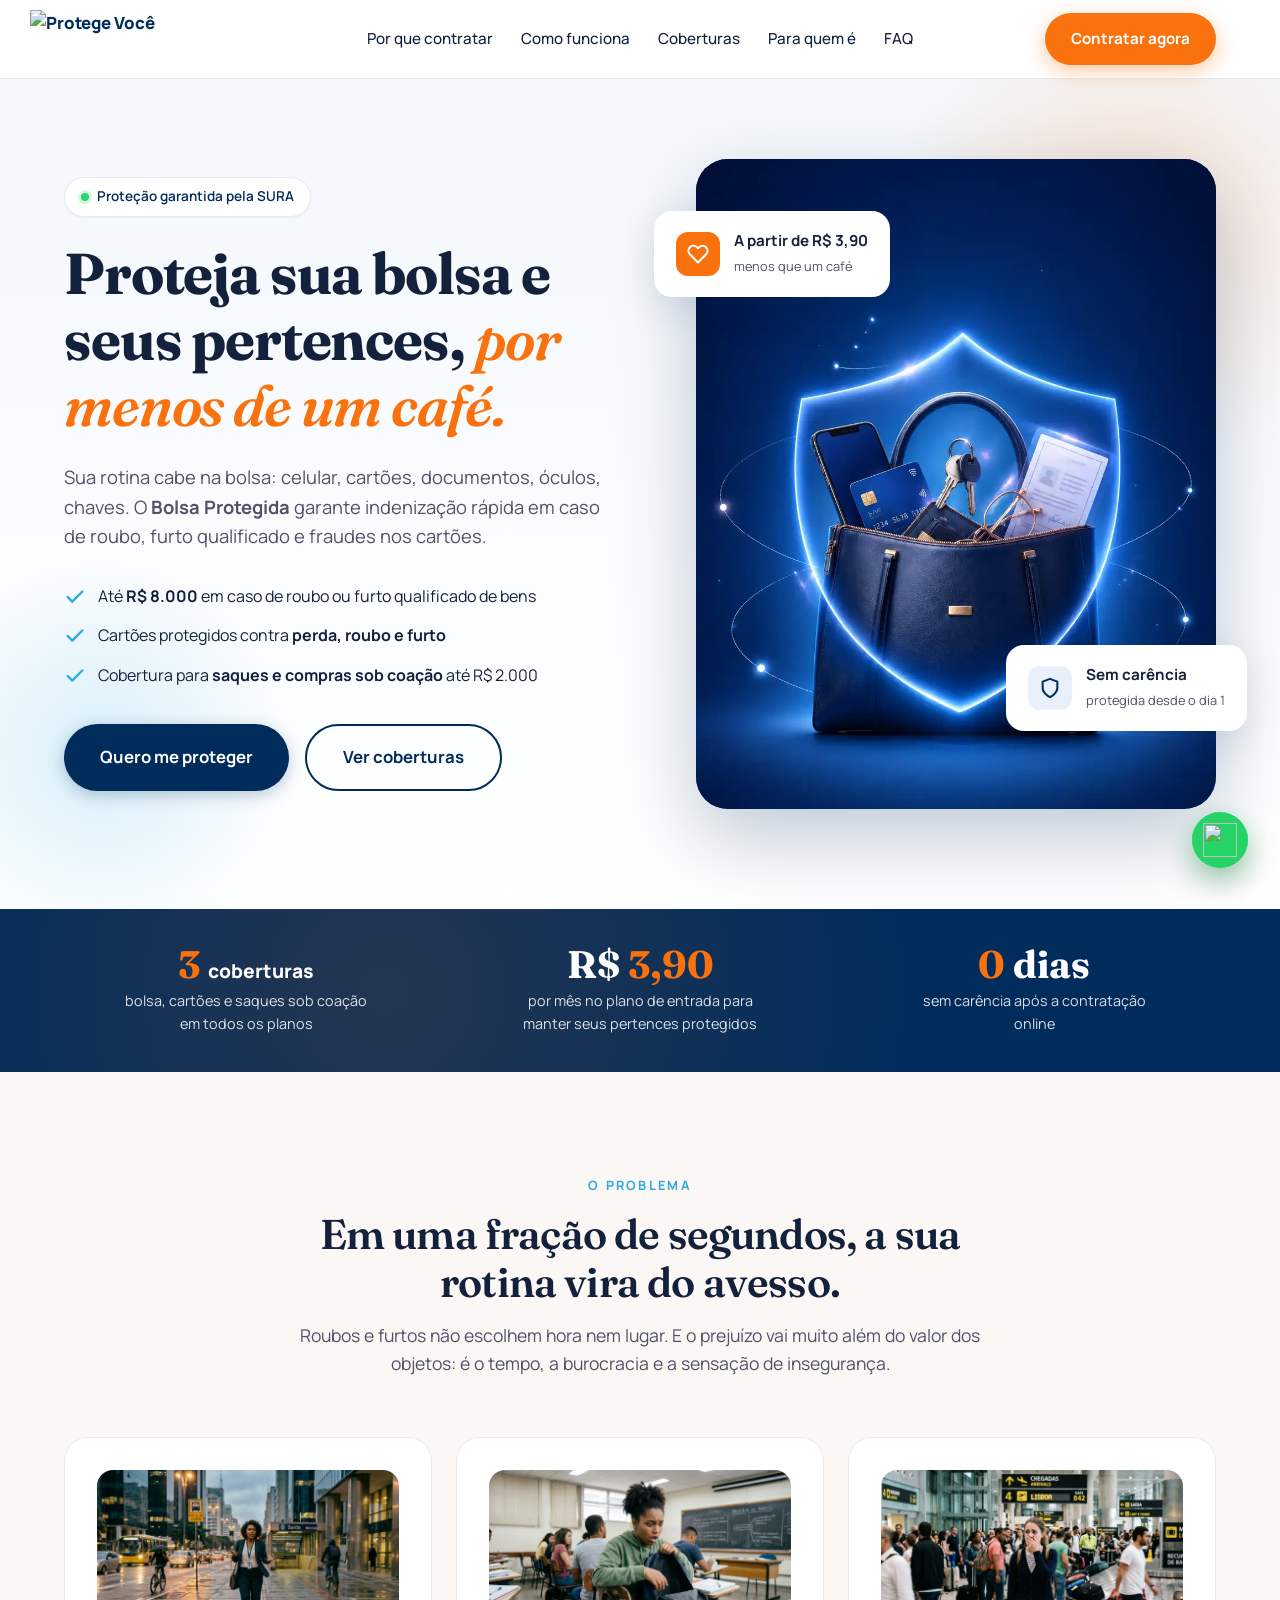
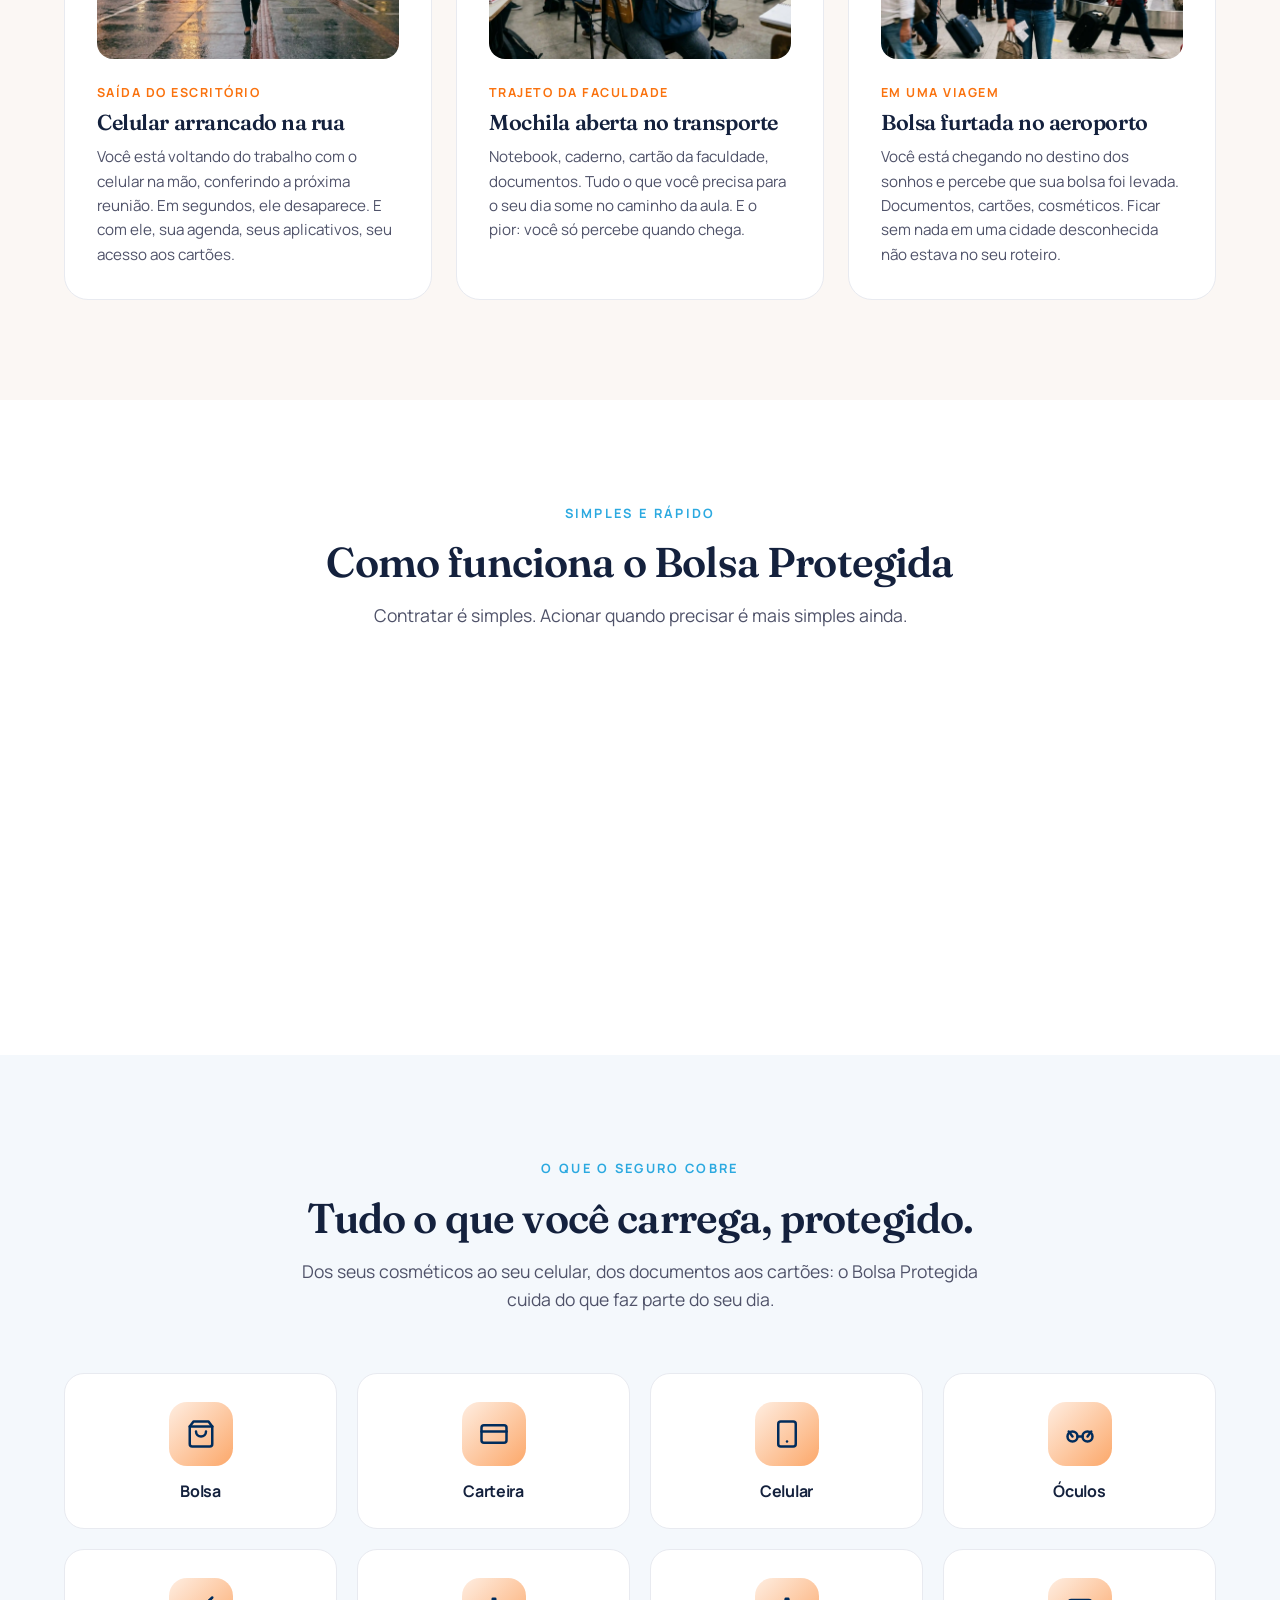
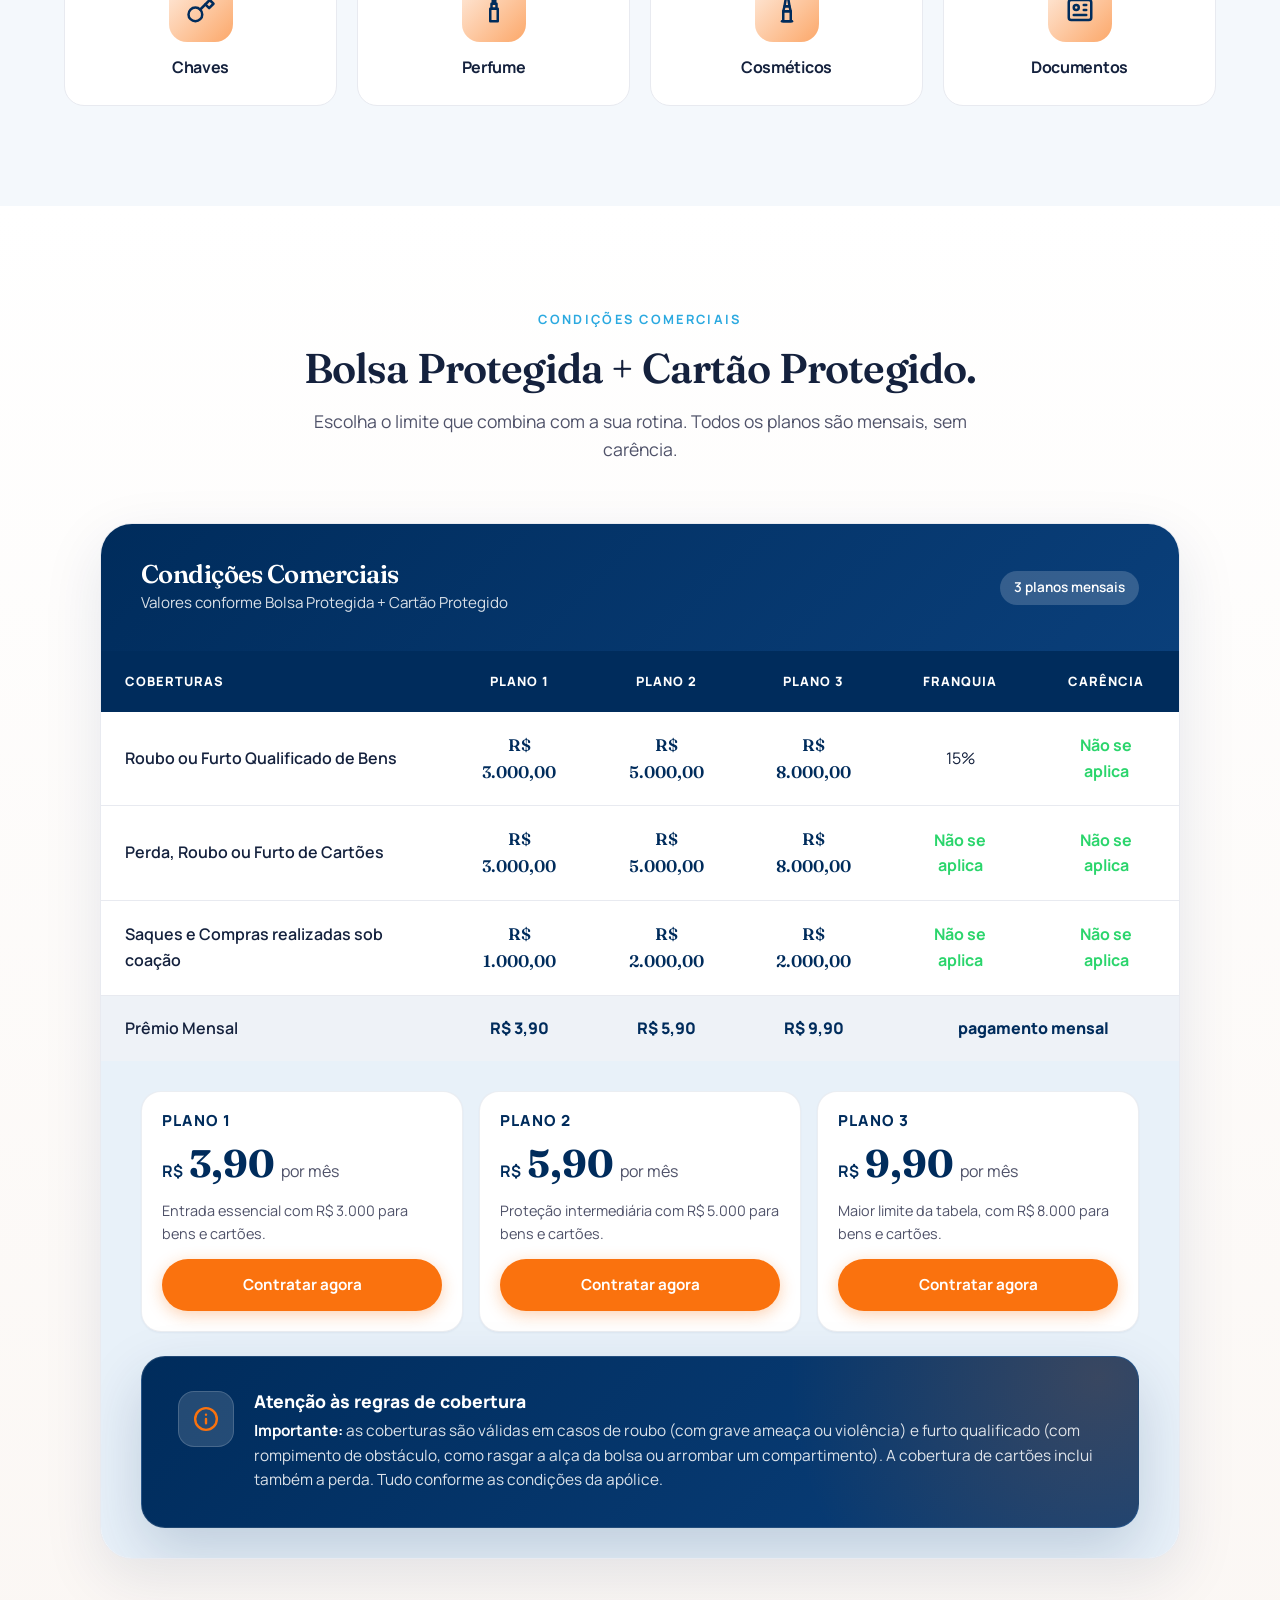
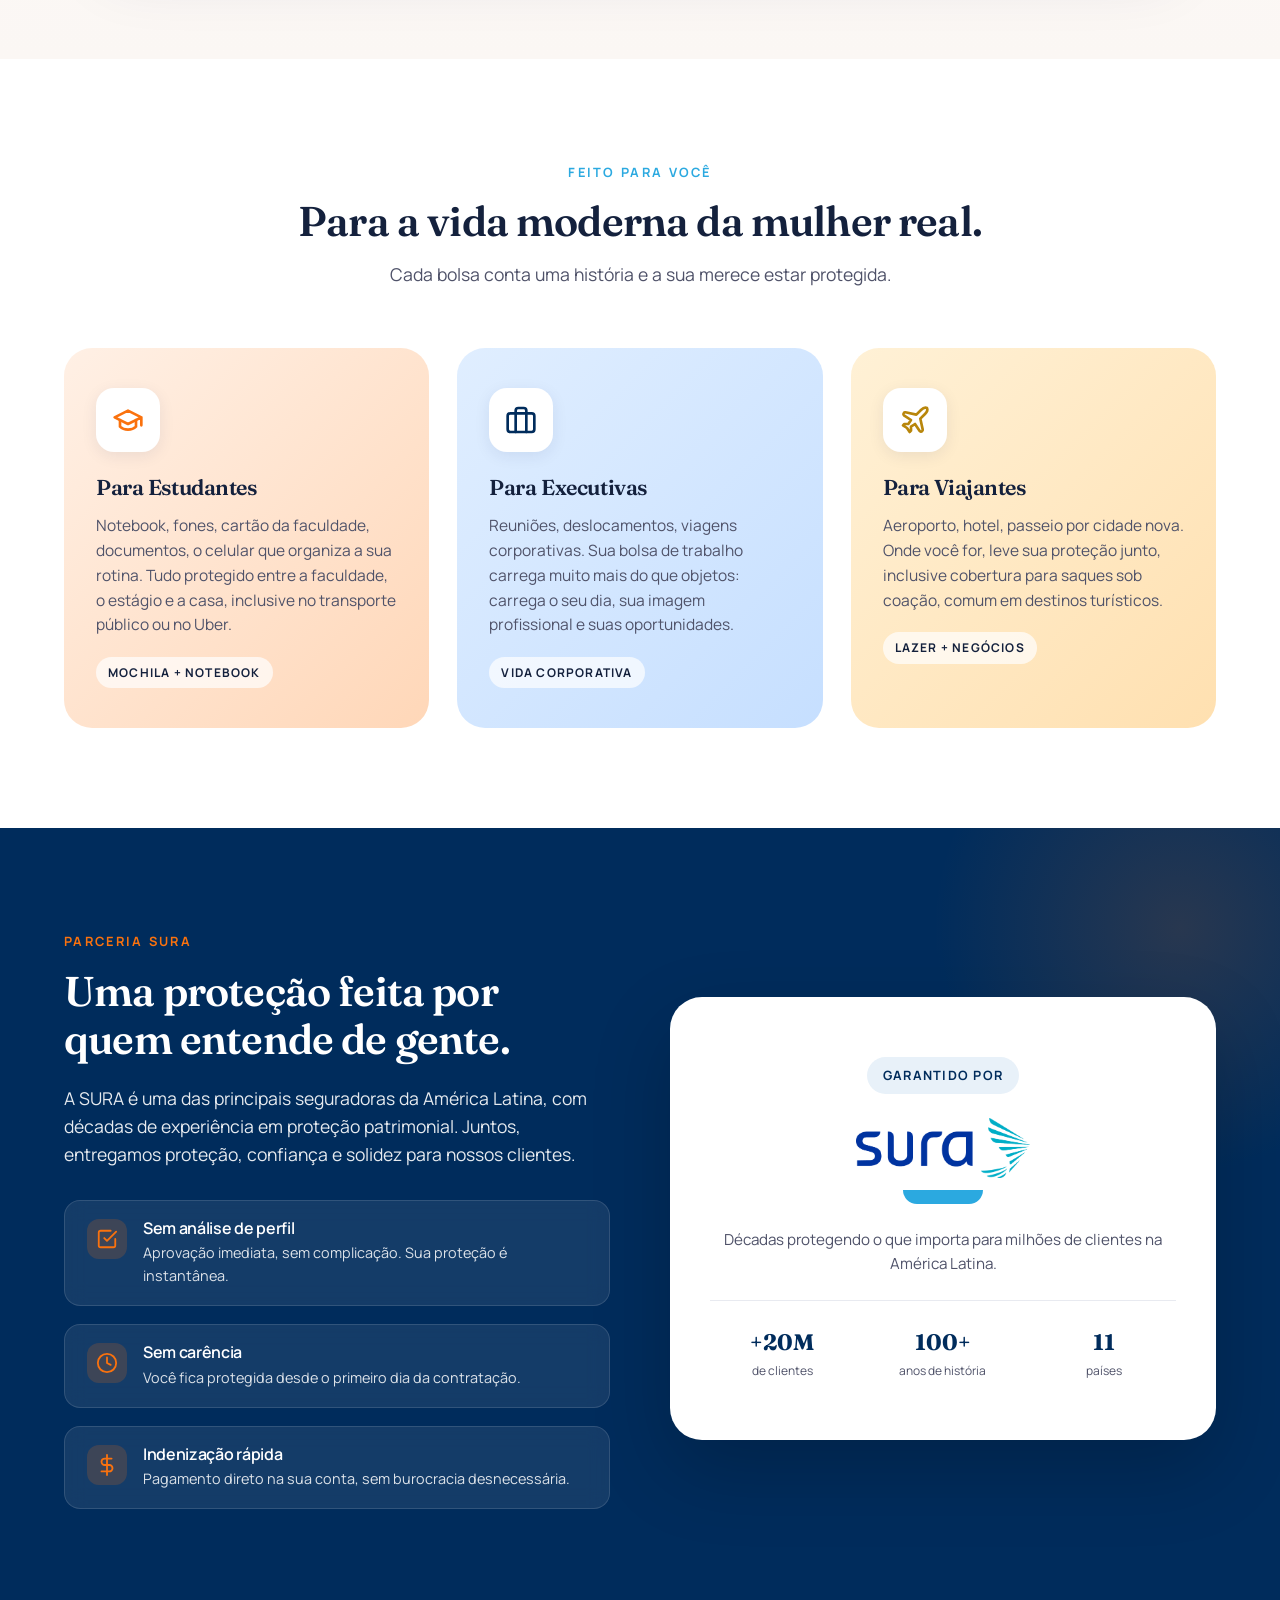
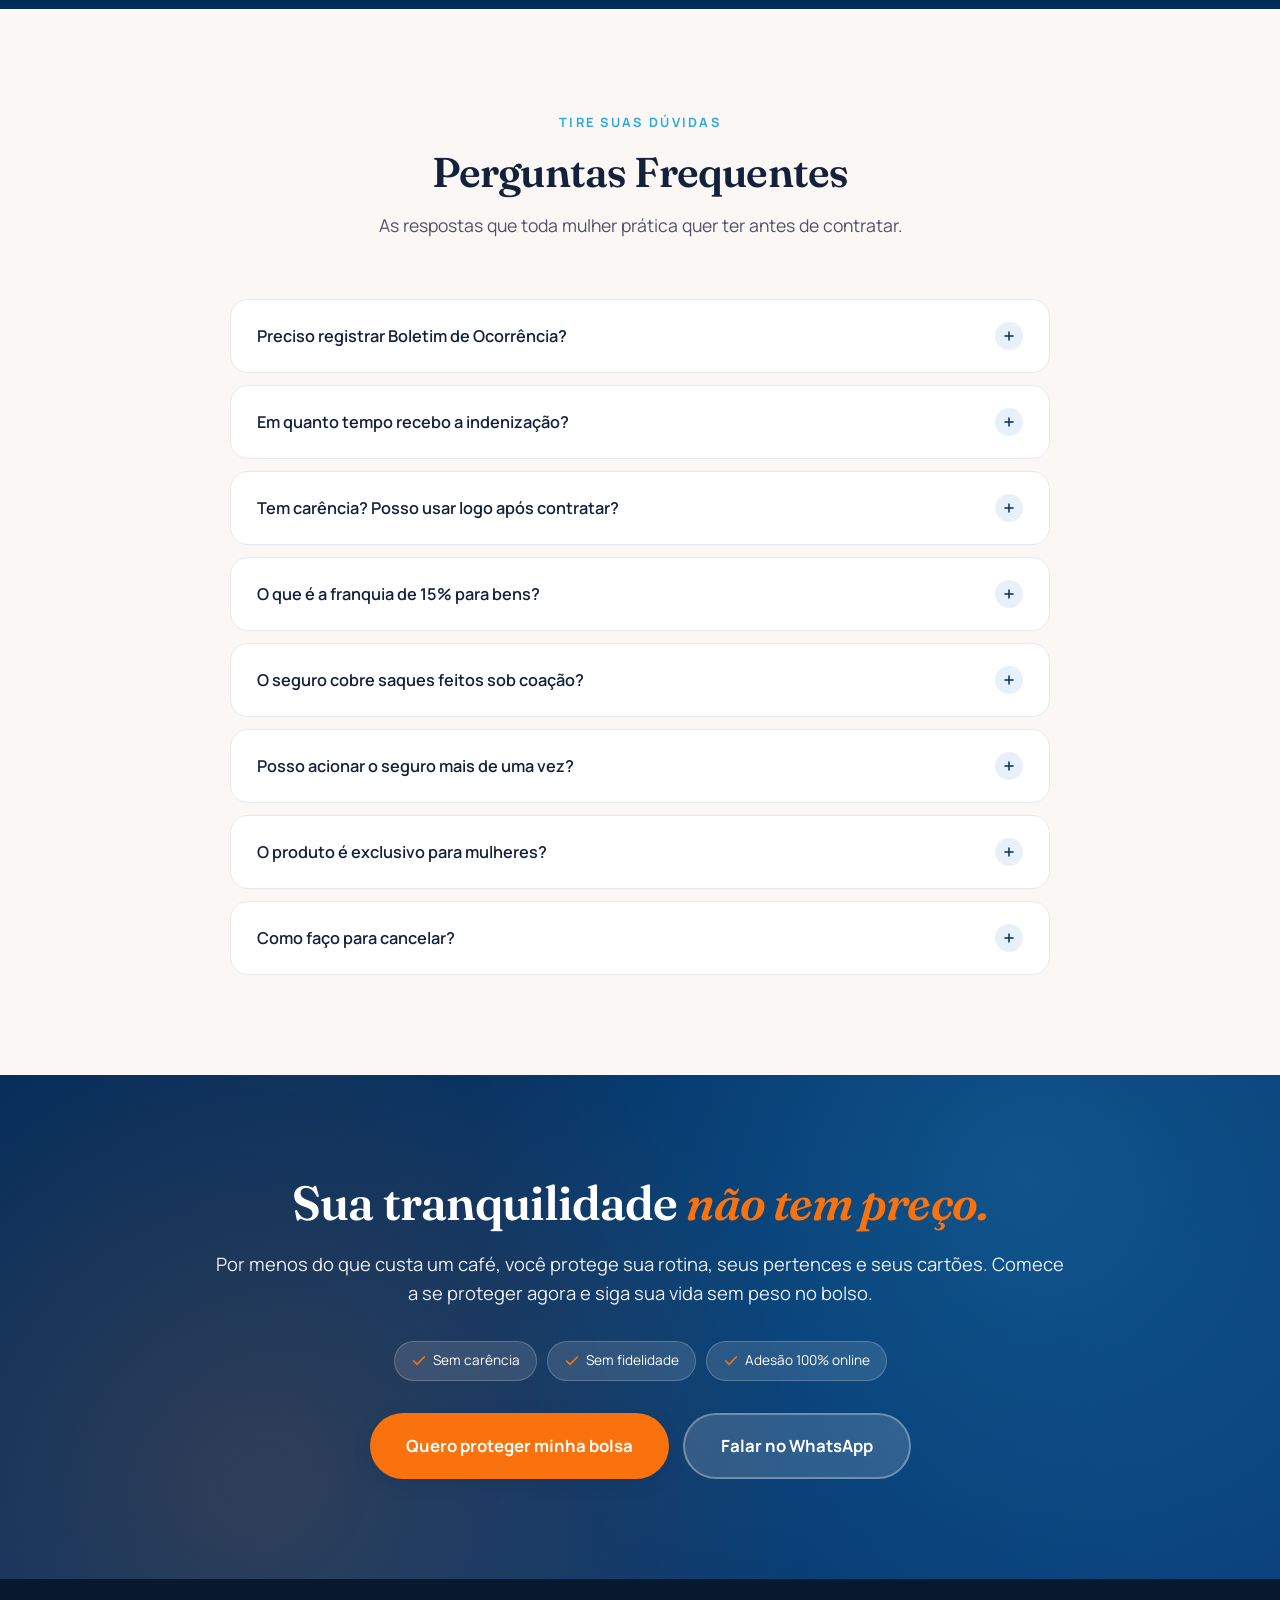
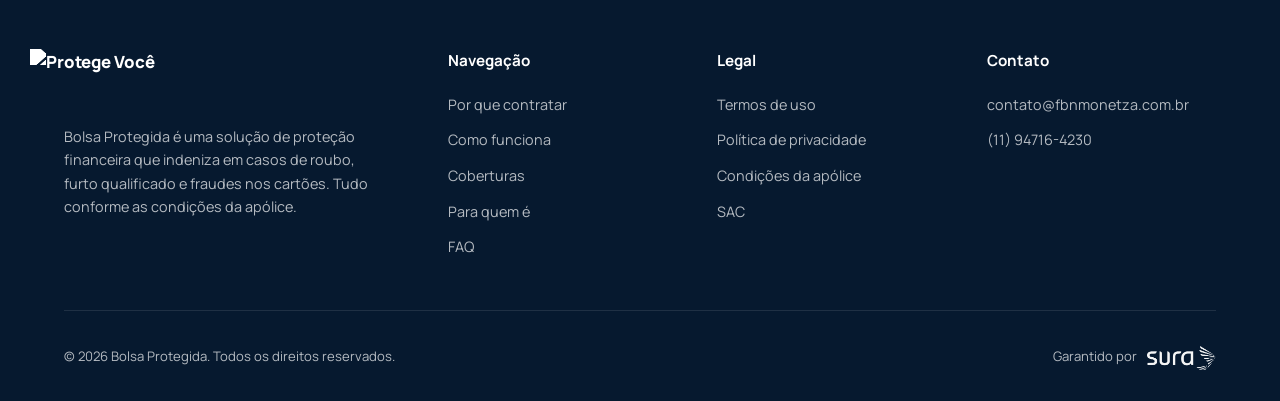
==== commit 3a4baf00: "Destaca CTA e atualiza planos comerciais" ====
--- a/index.html
+++ b/index.html
@@ -4,7 +4,7 @@
 <meta charset="UTF-8" />
 <meta name="viewport" content="width=device-width, initial-scale=1.0" />
 <title>Bolsa Protegida | Proteção garantida pela SURA</title>
-<meta name="description" content="Sua bolsa carrega sua rotina. O Bolsa Protegida garante indenização em caso de roubo, furto qualificado e fraudes nos cartões por R$ 5,90 por mês." />
+<meta name="description" content="Sua bolsa carrega sua rotina. O Bolsa Protegida garante indenização em caso de roubo, furto qualificado e fraudes nos cartões a partir de R$ 3,90 por mês." />
 
 <link rel="preconnect" href="https://fonts.googleapis.com" />
 <link rel="preconnect" href="https://fonts.gstatic.com" crossorigin />
@@ -88,6 +88,17 @@
 .btn-secondary:hover { background: var(--azul-sura); color: var(--branco); }
 .btn-accent { background: var(--rosa-acento); color: var(--branco); box-shadow: 0 4px 16px rgba(250, 114, 14, 0.32); }
 .btn-accent:hover { background: #D95F0B; transform: translateY(-2px); }
+.btn-cta-piscante {
+  background: var(--rosa-acento);
+  color: var(--branco);
+  box-shadow: 0 6px 20px rgba(250, 114, 14, 0.38);
+  animation: ctaBlink 1.35s ease-in-out infinite;
+}
+.btn-cta-piscante:hover {
+  background: #D95F0B;
+  transform: translateY(-2px);
+  box-shadow: 0 10px 28px rgba(250, 114, 14, 0.45);
+}
 .btn-lg { padding: 18px 36px; font-size: 1.05rem; }
 
 .menu-toggle { display: none; background: none; border: none; color: var(--texto); cursor: pointer; }
@@ -244,7 +255,7 @@
 
 /* ===== PLANO / TABELA ===== */
 .plano { background: linear-gradient(180deg, var(--branco) 0%, var(--creme) 100%); scroll-margin-top: 96px; }
-.plano-wrapper { max-width: 980px; margin: 0 auto; }
+.plano-wrapper { max-width: 1080px; margin: 0 auto; }
 .plano-card {
   background: var(--branco); border-radius: 32px; overflow: hidden;
   box-shadow: 0 20px 60px rgba(0, 44, 92, 0.1); border: 1px solid var(--borda);
@@ -256,22 +267,43 @@
 .plano-header h3 { color: var(--branco); font-size: 1.6rem; }
 .plano-header .badge { background: rgba(255,255,255,0.18); padding: 6px 14px; border-radius: 999px; font-size: 0.85rem; font-weight: 600; }
 
-.tabela { width: 100%; border-collapse: collapse; }
+.tabela { width: 100%; min-width: 860px; border-collapse: collapse; }
 .tabela th, .tabela td { padding: 20px 24px; text-align: left; }
 .tabela thead th {
-  background: var(--azul-suave); font-size: 0.8rem; font-weight: 700; color: var(--azul-sura);
+  background: var(--azul-sura); font-size: 0.8rem; font-weight: 800; color: var(--branco);
   letter-spacing: 0.08em; text-transform: uppercase;
 }
 .tabela tbody tr { border-bottom: 1px solid var(--borda); }
 .tabela tbody tr:last-child { border-bottom: none; }
 .tabela td:first-child { font-weight: 600; color: var(--texto); }
+.tabela th:not(:first-child), .tabela td:not(:first-child) { text-align: center; }
 .tabela .valor { font-family: 'Fraunces', serif; font-weight: 600; color: var(--azul-sura); font-size: 1.05rem; }
 .tabela .ok { color: #2BD56C; font-weight: 700; display: inline-flex; align-items: center; gap: 6px; }
+.tabela tfoot td {
+  background: #EEF2F7;
+  border-top: 1px solid var(--borda);
+  font-weight: 800;
+  color: var(--azul-sura);
+}
 
 .plano-footer {
-  background: var(--azul-claro); padding: 28px 40px; display: flex; align-items: center; justify-content: space-between; flex-wrap: wrap; gap: 20px;
-}
-.plano-footer .coberturas-info { flex: 1 0 100%; margin-top: 4px; }
+  background: var(--azul-claro); padding: 30px 40px; display: grid; gap: 24px;
+}
+.planos-acoes { display: grid; grid-template-columns: repeat(3, minmax(0, 1fr)); gap: 16px; }
+.plano-opcao {
+  background: var(--branco); border: 1px solid rgba(0, 44, 92, 0.08); border-radius: 20px;
+  padding: 20px; display: flex; flex-direction: column; gap: 14px; box-shadow: var(--sombra-sm);
+}
+.plano-opcao h4 {
+  font-family: 'Manrope', sans-serif; font-size: 0.95rem; font-weight: 800; letter-spacing: 0.08em;
+  text-transform: uppercase; color: var(--azul-sura);
+}
+.plano-opcao .plano-preco { display: flex; align-items: baseline; gap: 6px; flex-wrap: wrap; }
+.plano-opcao .plano-preco .moeda { font-size: 1rem; }
+.plano-opcao .plano-preco .num { font-size: 2.4rem; }
+.plano-opcao .btn { width: 100%; }
+.plano-opcao .plano-resumo { color: var(--texto-suave); font-size: 0.9rem; min-height: 44px; }
+.plano-footer .coberturas-info { margin-top: 0; }
 .plano-preco { display: flex; align-items: baseline; gap: 6px; flex-wrap: wrap; }
 .plano-preco .label { flex-basis: 100%; font-size: 0.9rem; color: var(--texto-suave); margin-right: 0; }
 .plano-preco .parcelas { font-size: 1rem; font-weight: 800; color: var(--azul-sura); margin-right: 2px; }
@@ -432,9 +464,9 @@
   .footer-grid { grid-template-columns: 1fr 1fr; }
   section { padding: 70px 0; }
   .plano-header, .plano-footer { padding: 24px; }
+  .tabela { min-width: 820px; }
   .tabela th, .tabela td { padding: 14px 16px; font-size: 0.88rem; }
-  .tabela thead th:nth-child(3), .tabela tbody td:nth-child(3),
-  .tabela thead th:nth-child(4), .tabela tbody td:nth-child(4) { display: none; }
+  .planos-acoes { grid-template-columns: 1fr; }
   .coberturas-info { grid-template-columns: 1fr; }
 }
 @media (max-width: 540px) {
@@ -461,6 +493,15 @@
 .hero-floating-1 { animation: float 4s ease-in-out infinite; }
 .hero-floating-2 { animation: float 4s ease-in-out infinite 2s; }
 
+@keyframes ctaBlink {
+  0%, 100% { background: var(--rosa-acento); box-shadow: 0 6px 20px rgba(250, 114, 14, 0.38), 0 0 0 0 rgba(250, 114, 14, 0.35); }
+  50% { background: #FF9A2E; box-shadow: 0 8px 26px rgba(250, 114, 14, 0.5), 0 0 0 8px rgba(250, 114, 14, 0.12); }
+}
+
+@media (prefers-reduced-motion: reduce) {
+  .btn-cta-piscante { animation: none; }
+}
+
 @keyframes whatsappPulse {
   0%, 100% { transform: scale(1); box-shadow: 0 16px 32px rgba(0,0,0,0.18), 0 10px 26px rgba(37, 211, 102, 0.32); }
   50% { transform: scale(1.04); box-shadow: 0 18px 36px rgba(0,0,0,0.18), 0 12px 30px rgba(37, 211, 102, 0.42); }
@@ -492,7 +533,7 @@
         <a href="#para-quem">Para quem é</a>
         <a href="#faq">FAQ</a>
       </div>
-      <a href="#plano" class="btn btn-primary">Contratar agora</a>
+      <a href="#plano" class="btn btn-primary btn-cta-piscante">Contratar agora</a>
     </nav>
   </div>
 </header>
@@ -509,7 +550,7 @@
         <ul class="hero-bullets">
           <li>
             <svg viewBox="0 0 24 24" fill="none" stroke="currentColor" stroke-width="2.5" stroke-linecap="round" stroke-linejoin="round"><polyline points="20 6 9 17 4 12"/></svg>
-            <span>Até <strong>R$ 5.000</strong> em caso de roubo ou furto qualificado de bens</span>
+            <span>Até <strong>R$ 8.000</strong> em caso de roubo ou furto qualificado de bens</span>
           </li>
           <li>
             <svg viewBox="0 0 24 24" fill="none" stroke="currentColor" stroke-width="2.5" stroke-linecap="round" stroke-linejoin="round"><polyline points="20 6 9 17 4 12"/></svg>
@@ -538,7 +579,7 @@
             <svg width="22" height="22" viewBox="0 0 24 24" fill="none" stroke="currentColor" stroke-width="2.2" stroke-linecap="round" stroke-linejoin="round"><path d="M20.84 4.61a5.5 5.5 0 0 0-7.78 0L12 5.67l-1.06-1.06a5.5 5.5 0 0 0-7.78 7.78l1.06 1.06L12 21.23l7.78-7.78 1.06-1.06a5.5 5.5 0 0 0 0-7.78z"/></svg>
           </div>
           <div class="hero-floating-text">
-            <strong>R$ 5,90 por mês</strong>
+            <strong>A partir de R$ 3,90</strong>
             <span>menos que um café</span>
           </div>
         </div>
@@ -562,11 +603,11 @@
     <div class="highlight-grid">
       <div class="highlight-item">
         <div class="num"><em>3</em> <span class="small">coberturas</span></div>
-        <div class="label">bolsa, cartões e saques sob coação no mesmo plano</div>
+        <div class="label">bolsa, cartões e saques sob coação em todos os planos</div>
       </div>
       <div class="highlight-item">
-        <div class="num">R$ <em>5,90</em></div>
-        <div class="label">por mês para manter seus pertences protegidos</div>
+        <div class="num">R$ <em>3,90</em></div>
+        <div class="label">por mês no plano de entrada para manter seus pertences protegidos</div>
       </div>
       <div class="highlight-item">
         <div class="num"><em>0</em> dias</div>
@@ -697,26 +738,28 @@
   <div class="container">
     <div class="section-head">
       <div class="eyebrow">Condições Comerciais</div>
-      <h2>Plano mensal. Proteção completa.</h2>
-      <p>Sem complicação na hora de escolher: um plano só, com tudo o que você precisa.</p>
+      <h2>Bolsa Protegida + Cartão Protegido.</h2>
+      <p>Escolha o limite que combina com a sua rotina. Todos os planos são mensais, sem carência.</p>
     </div>
 
     <div class="plano-wrapper">
       <div class="plano-card">
         <div class="plano-header">
           <div>
-            <h3>Bolsa Protegida</h3>
-            <span style="opacity:0.85; font-size: 0.95rem;">Cobertura completa para seus pertences e cartões</span>
-          </div>
-          <span class="badge">Plano mensal</span>
+            <h3>Condições Comerciais</h3>
+            <span style="opacity:0.85; font-size: 0.95rem;">Valores conforme Bolsa Protegida + Cartão Protegido</span>
+          </div>
+          <span class="badge">3 planos mensais</span>
         </div>
 
         <div style="overflow-x:auto;">
         <table class="tabela">
           <thead>
             <tr>
-              <th>Coberturas</th>
-              <th>Valor de cobertura</th>
+              <th>COBERTURAS</th>
+              <th>Plano 1</th>
+              <th>Plano 2</th>
+              <th>Plano 3</th>
               <th>Franquia</th>
               <th>Carência</th>
             </tr>
@@ -724,35 +767,74 @@
           <tbody>
             <tr>
               <td>Roubo ou Furto Qualificado de Bens</td>
+              <td><span class="valor">R$ 3.000,00</span></td>
               <td><span class="valor">R$ 5.000,00</span></td>
+              <td><span class="valor">R$ 8.000,00</span></td>
               <td>15%</td>
               <td><span class="ok">Não se aplica</span></td>
             </tr>
             <tr>
               <td>Perda, Roubo ou Furto de Cartões</td>
+              <td><span class="valor">R$ 3.000,00</span></td>
               <td><span class="valor">R$ 5.000,00</span></td>
+              <td><span class="valor">R$ 8.000,00</span></td>
               <td><span class="ok">Não se aplica</span></td>
               <td><span class="ok">Não se aplica</span></td>
             </tr>
             <tr>
               <td>Saques e Compras realizadas sob coação</td>
+              <td><span class="valor">R$ 1.000,00</span></td>
+              <td><span class="valor">R$ 2.000,00</span></td>
               <td><span class="valor">R$ 2.000,00</span></td>
               <td><span class="ok">Não se aplica</span></td>
               <td><span class="ok">Não se aplica</span></td>
             </tr>
           </tbody>
+          <tfoot>
+            <tr>
+              <td>Prêmio Mensal</td>
+              <td>R$ 3,90</td>
+              <td>R$ 5,90</td>
+              <td>R$ 9,90</td>
+              <td colspan="2">pagamento mensal</td>
+            </tr>
+          </tfoot>
         </table>
         </div>
 
         <div class="plano-footer">
-          <div class="plano-preco">
-            <span class="apenas">apenas</span>
-            <span class="moeda">R$</span>
-            <span class="num">5,90</span>
-            <span class="periodo">por mês</span>
-            <span class="cafezinho">menos que um cafezinho para proteger sua rotina</span>
-          </div>
-          <a href="./checkout/index.html?plano=unico" class="btn btn-accent btn-lg">Contratar agora</a>
+          <div class="planos-acoes" aria-label="Escolha seu plano">
+            <article class="plano-opcao">
+              <h4>Plano 1</h4>
+              <div class="plano-preco">
+                <span class="moeda">R$</span>
+                <span class="num">3,90</span>
+                <span class="periodo">por mês</span>
+              </div>
+              <p class="plano-resumo">Entrada essencial com R$ 3.000 para bens e cartões.</p>
+              <a href="./checkout/index.html?plano=plano1" class="btn btn-accent">Contratar agora</a>
+            </article>
+            <article class="plano-opcao">
+              <h4>Plano 2</h4>
+              <div class="plano-preco">
+                <span class="moeda">R$</span>
+                <span class="num">5,90</span>
+                <span class="periodo">por mês</span>
+              </div>
+              <p class="plano-resumo">Proteção intermediária com R$ 5.000 para bens e cartões.</p>
+              <a href="./checkout/index.html?plano=plano2" class="btn btn-accent">Contratar agora</a>
+            </article>
+            <article class="plano-opcao">
+              <h4>Plano 3</h4>
+              <div class="plano-preco">
+                <span class="moeda">R$</span>
+                <span class="num">9,90</span>
+                <span class="periodo">por mês</span>
+              </div>
+              <p class="plano-resumo">Maior limite da tabela, com R$ 8.000 para bens e cartões.</p>
+              <a href="./checkout/index.html?plano=plano3" class="btn btn-accent">Contratar agora</a>
+            </article>
+          </div>
           <div class="coberturas-info">
             <div class="info-icon">
               <svg viewBox="0 0 24 24" fill="none" stroke="currentColor" stroke-width="2.2" stroke-linecap="round" stroke-linejoin="round"><circle cx="12" cy="12" r="10"/><path d="M12 16v-4M12 8h.01"/></svg>
@@ -903,7 +985,7 @@
           <span class="icon"><svg width="14" height="14" viewBox="0 0 24 24" fill="none" stroke="currentColor" stroke-width="2.5" stroke-linecap="round"><line x1="12" y1="5" x2="12" y2="19"/><line x1="5" y1="12" x2="19" y2="12"/></svg></span>
         </button>
         <div class="faq-answer"><div class="faq-answer-inner">
-          <strong>Não há carência</strong> nas três coberturas do plano. Você fica protegida desde o primeiro dia após a contratação.
+          <strong>Não há carência</strong> nas três coberturas dos planos. Você fica protegida desde o primeiro dia após a contratação.
         </div></div>
       </div>
 
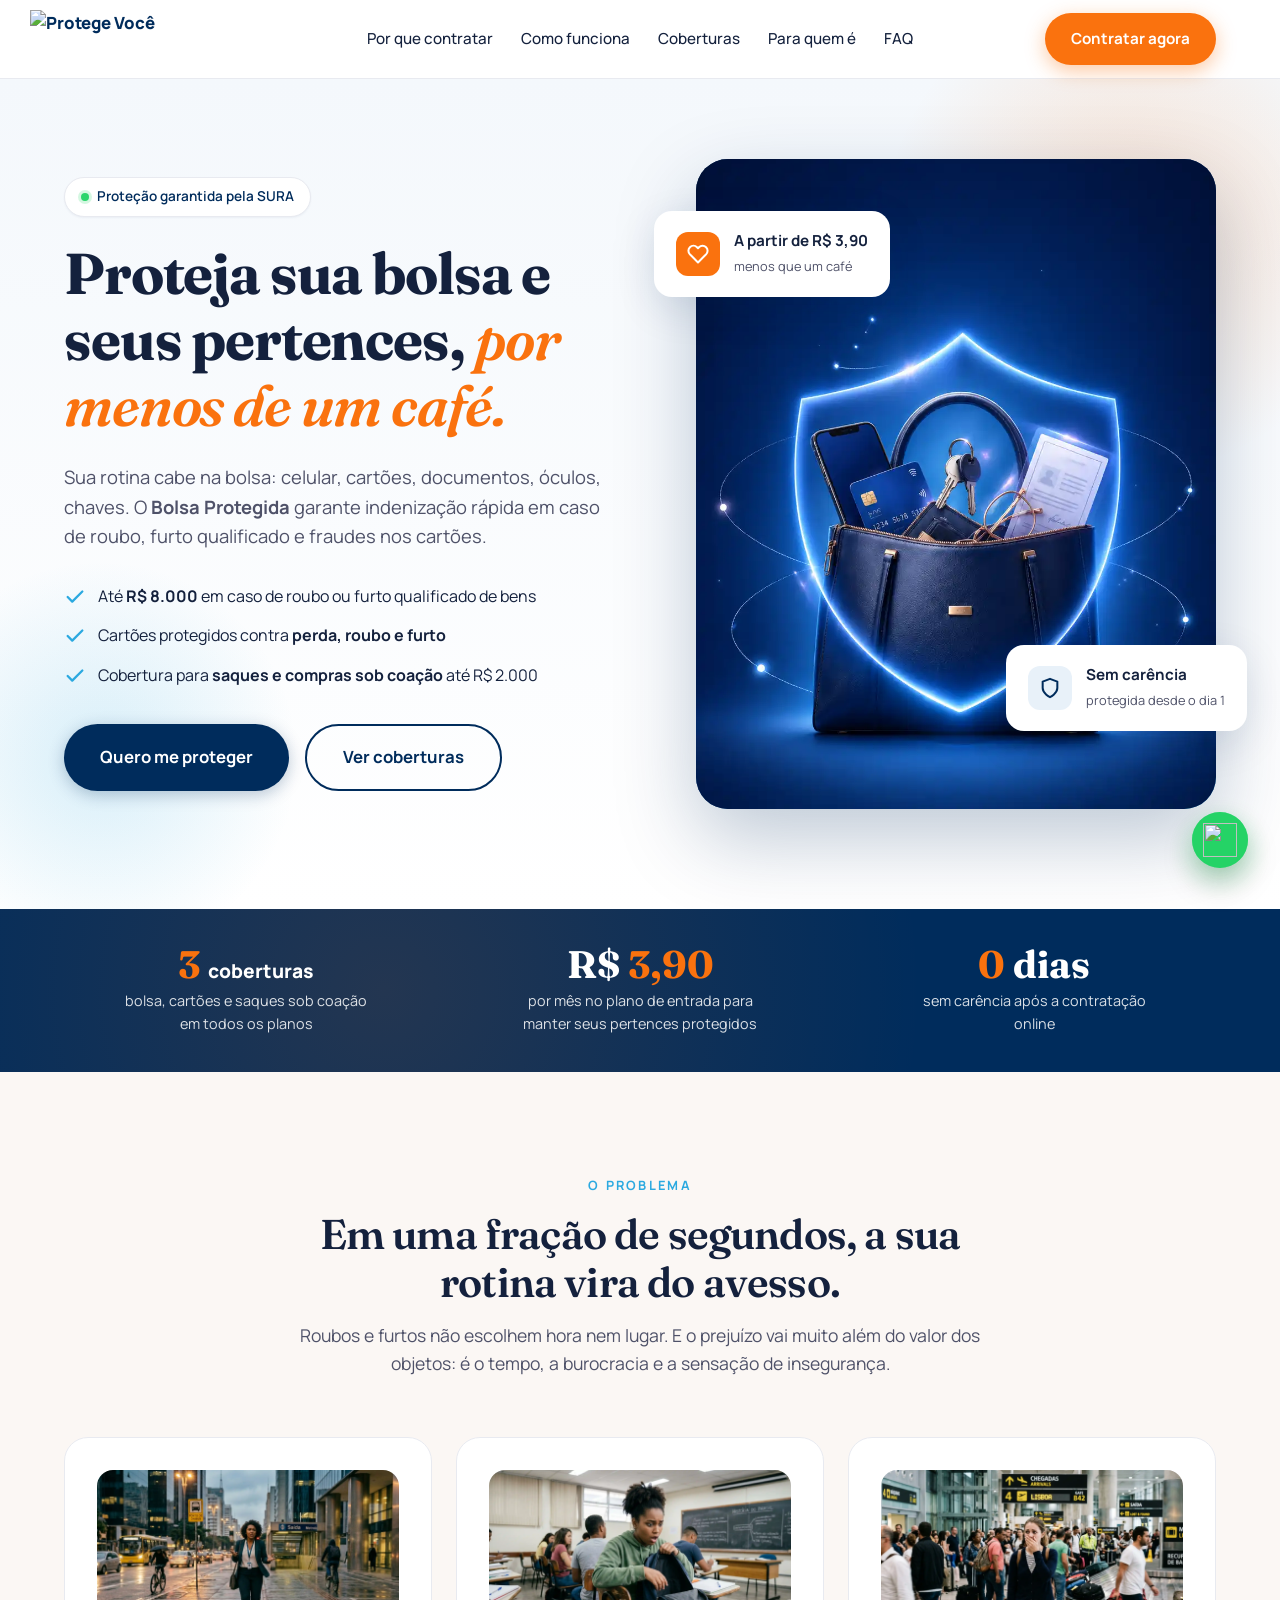
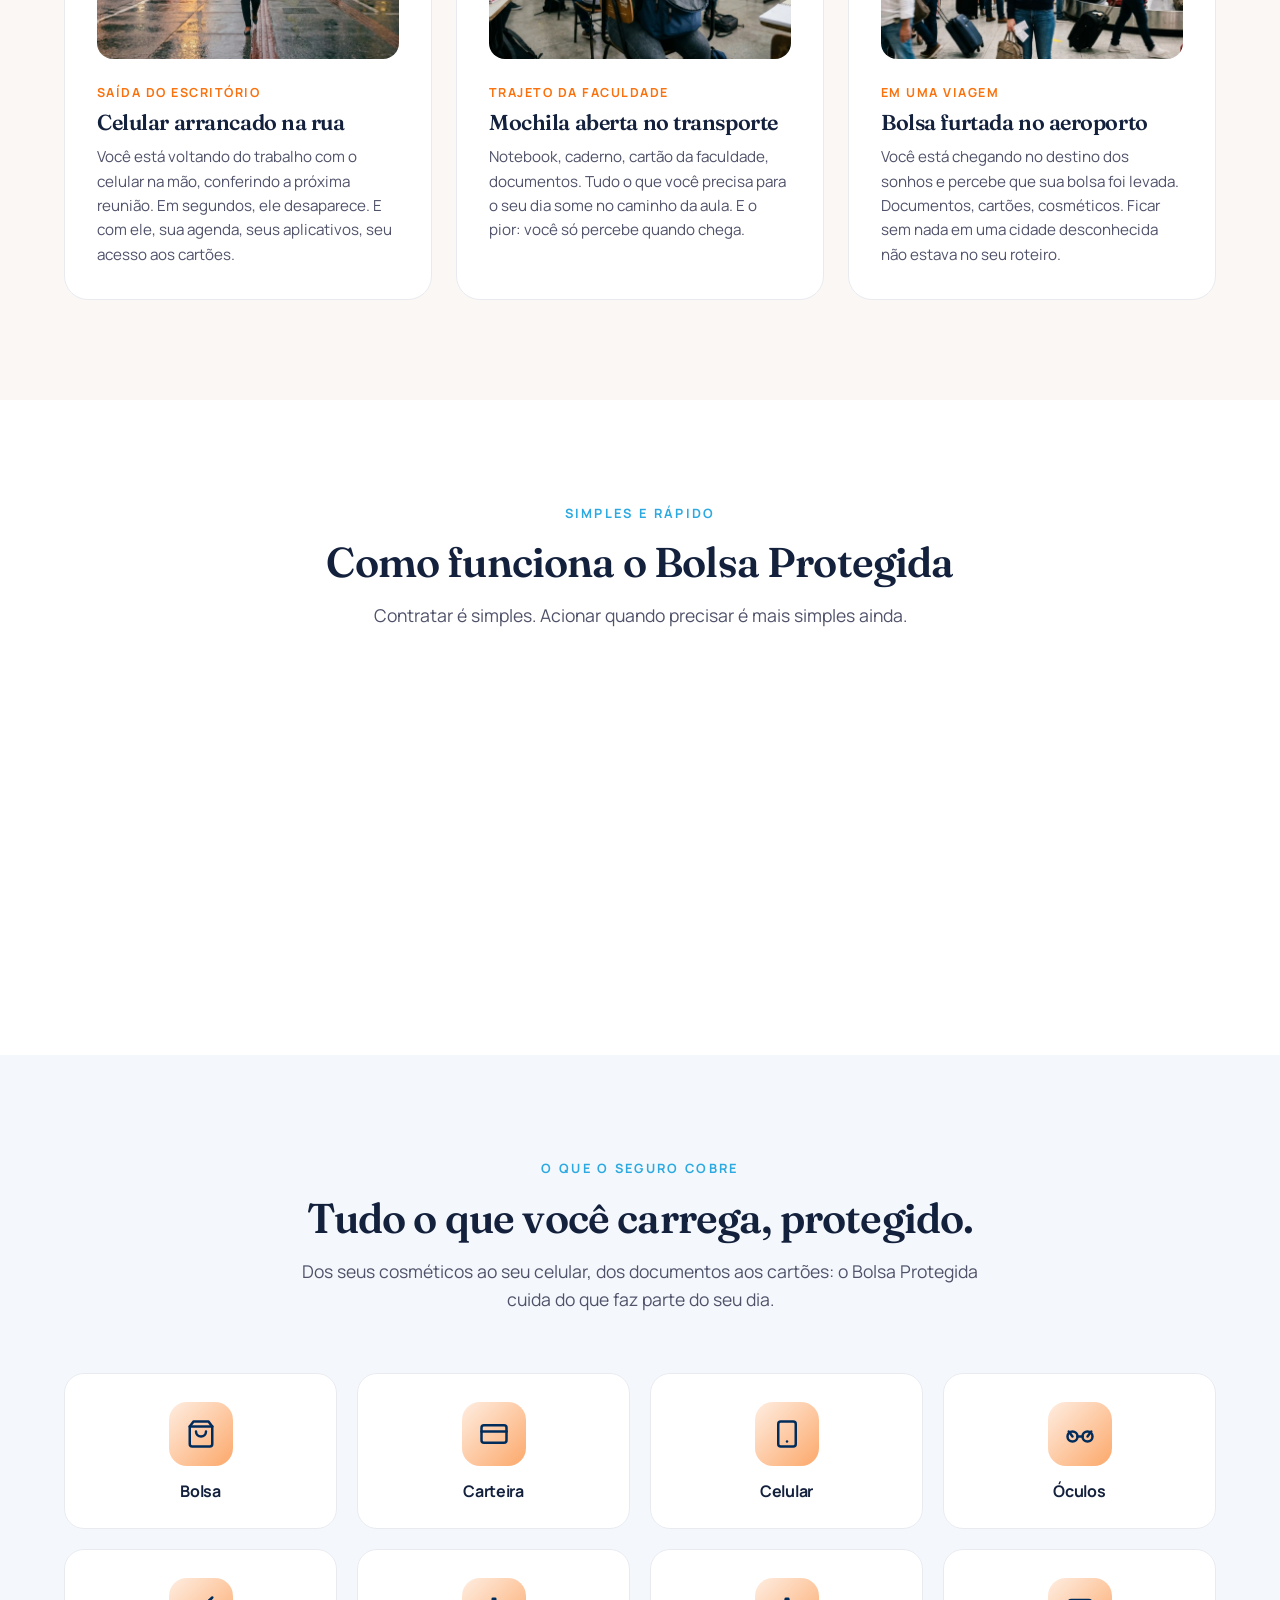
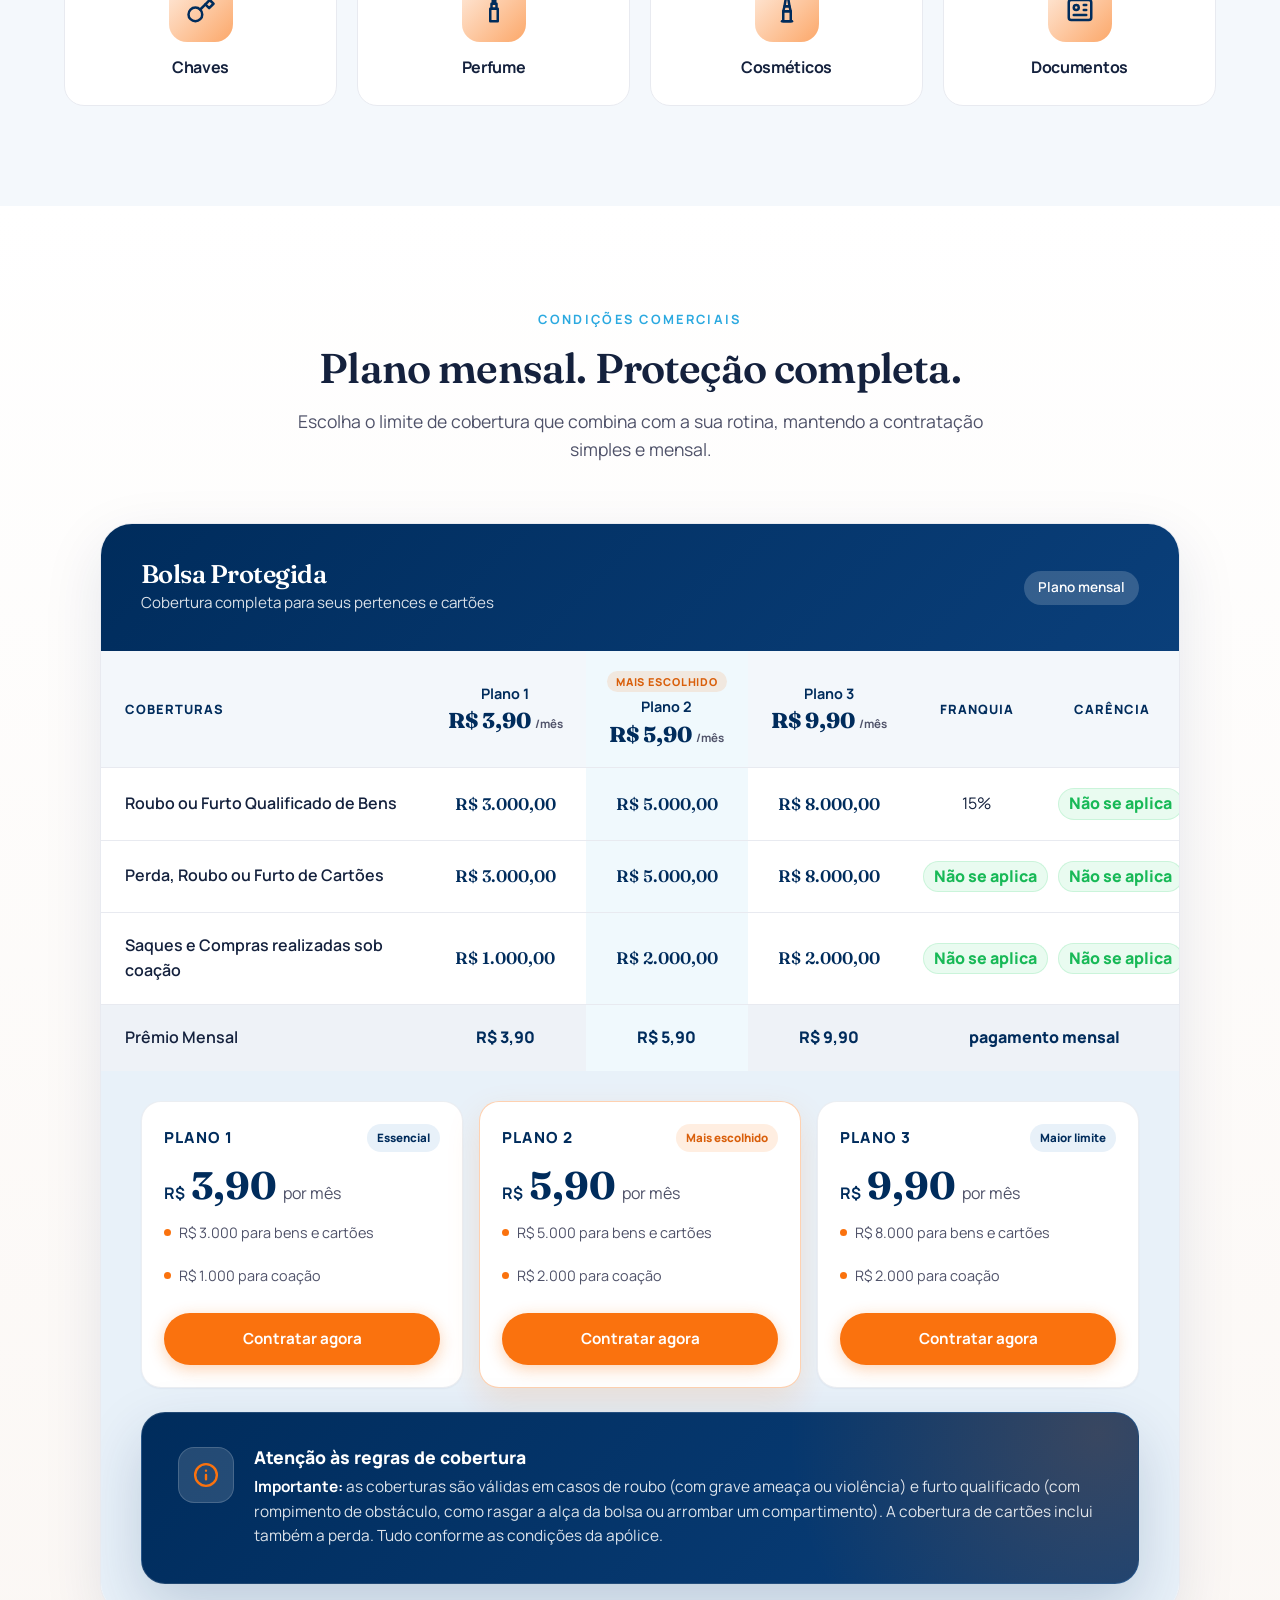
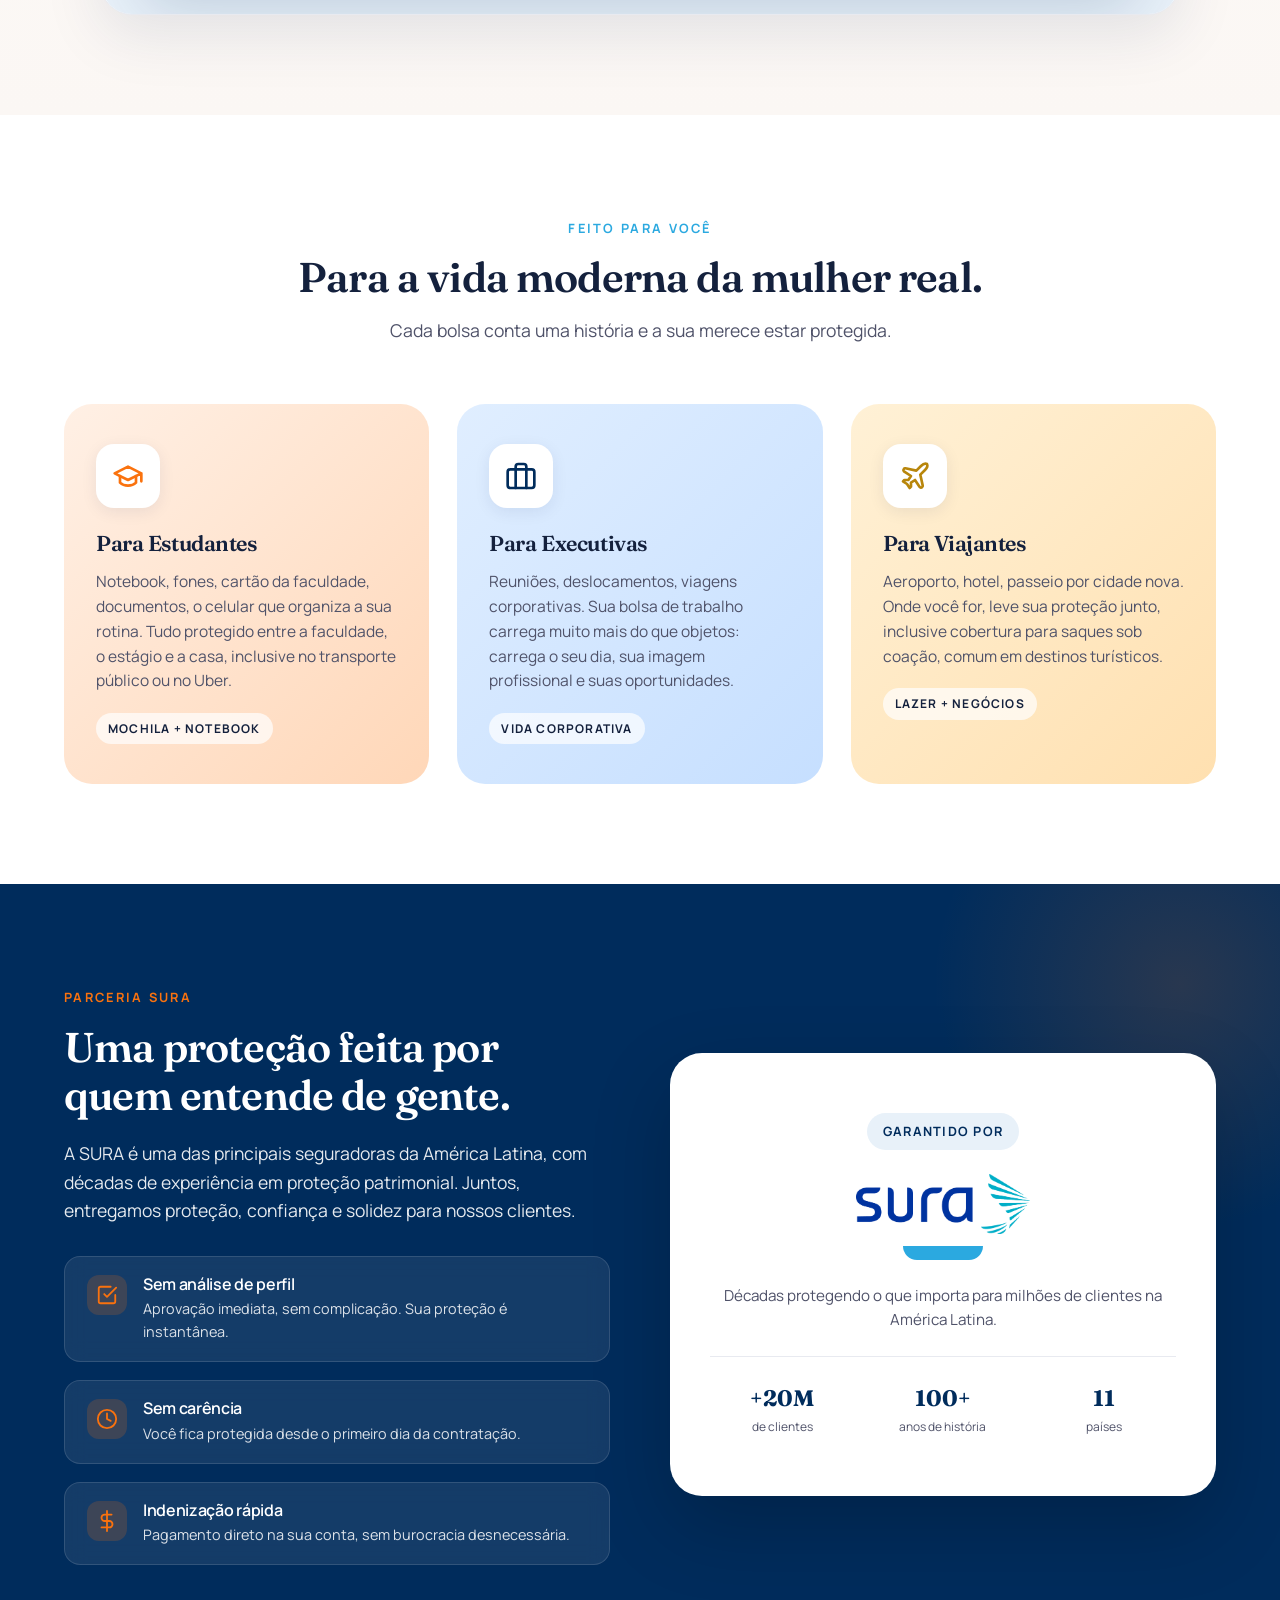
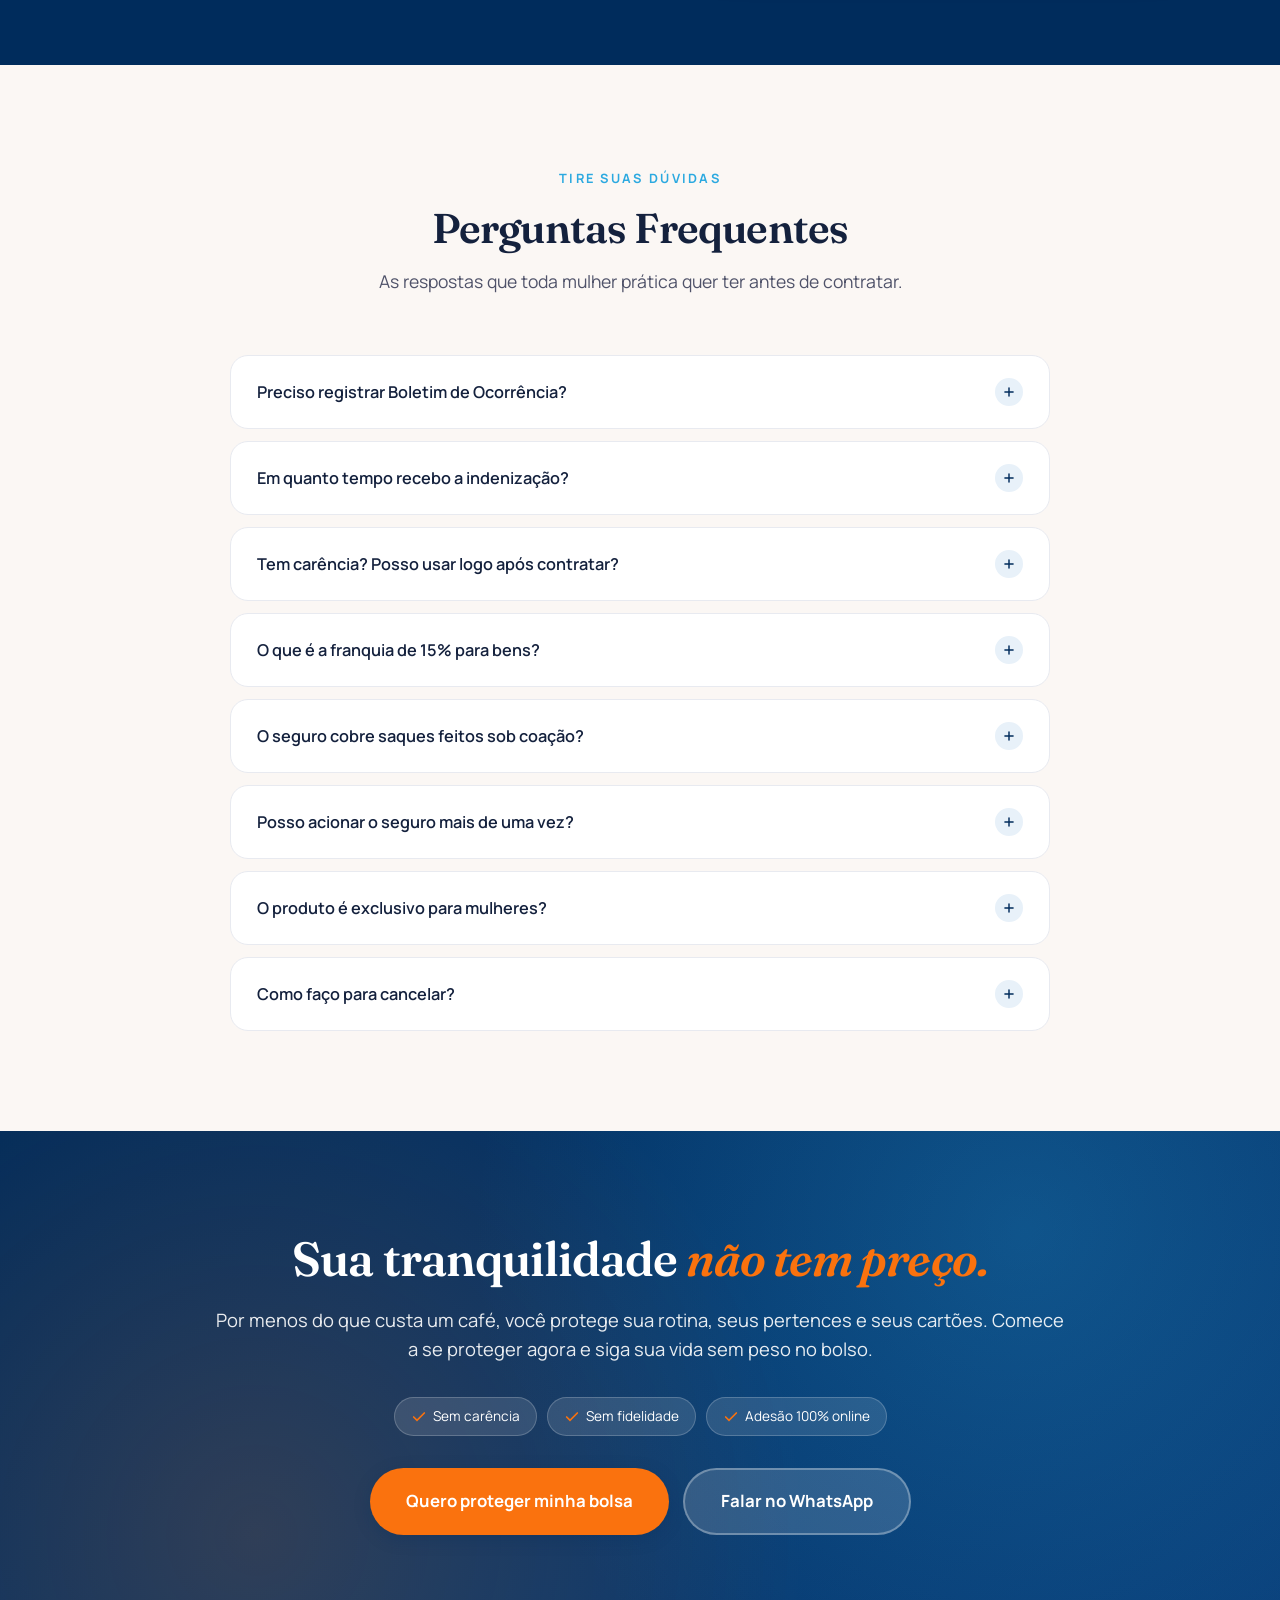
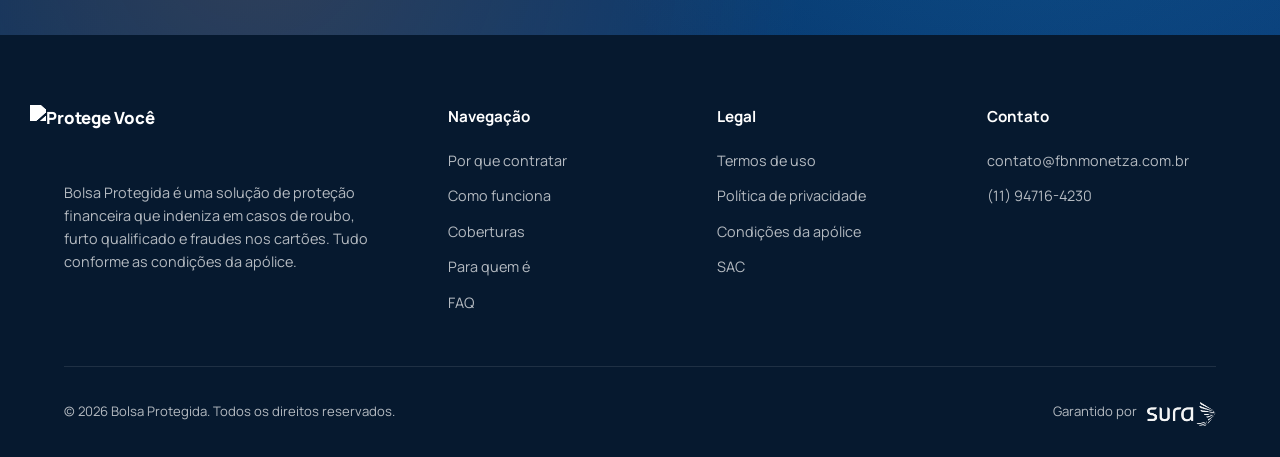
==== commit 93aca4bf: "Refina planificacao dos planos comerciais" ====
--- a/index.html
+++ b/index.html
@@ -267,18 +267,40 @@
 .plano-header h3 { color: var(--branco); font-size: 1.6rem; }
 .plano-header .badge { background: rgba(255,255,255,0.18); padding: 6px 14px; border-radius: 999px; font-size: 0.85rem; font-weight: 600; }
 
-.tabela { width: 100%; min-width: 860px; border-collapse: collapse; }
-.tabela th, .tabela td { padding: 20px 24px; text-align: left; }
+.tabela-wrap { overflow-x: auto; background: var(--branco); }
+.tabela { width: 100%; min-width: 1040px; border-collapse: collapse; table-layout: fixed; }
+.tabela th, .tabela td { padding: 20px 24px; text-align: left; vertical-align: middle; }
+.tabela th:not(:first-child), .tabela td:not(:first-child) { padding-left: 14px; padding-right: 14px; }
 .tabela thead th {
-  background: var(--azul-sura); font-size: 0.8rem; font-weight: 800; color: var(--branco);
+  background: #F3F7FB; font-size: 0.8rem; font-weight: 800; color: var(--azul-sura);
   letter-spacing: 0.08em; text-transform: uppercase;
+  border-bottom: 1px solid var(--borda);
 }
 .tabela tbody tr { border-bottom: 1px solid var(--borda); }
 .tabela tbody tr:last-child { border-bottom: none; }
 .tabela td:first-child { font-weight: 600; color: var(--texto); }
 .tabela th:not(:first-child), .tabela td:not(:first-child) { text-align: center; }
+.tabela th:first-child { width: 30%; }
+.tabela th:nth-child(2), .tabela th:nth-child(3), .tabela th:nth-child(4) { width: 15%; }
+.tabela th:nth-child(5), .tabela th:nth-child(6) { width: 12.5%; }
+.tabela th:nth-child(3), .tabela td:nth-child(3) { background: rgba(43, 169, 224, 0.07); }
 .tabela .valor { font-family: 'Fraunces', serif; font-weight: 600; color: var(--azul-sura); font-size: 1.05rem; }
-.tabela .ok { color: #2BD56C; font-weight: 700; display: inline-flex; align-items: center; gap: 6px; }
+.tabela .ok {
+  color: #18B957; background: rgba(43, 213, 108, 0.1); border: 1px solid rgba(43, 213, 108, 0.16);
+  font-weight: 800; display: inline-flex; align-items: center; justify-content: center;
+  padding: 5px 10px; border-radius: 999px; line-height: 1.2; white-space: nowrap;
+}
+.plano-col-head { display: grid; gap: 6px; justify-items: center; line-height: 1.2; }
+.plano-col-head strong { font-size: 0.9rem; color: var(--azul-sura); letter-spacing: 0; text-transform: none; }
+.plano-col-head .preco-mini {
+  font-family: 'Fraunces', serif; color: var(--azul-sura); font-size: 1.35rem; font-weight: 800; letter-spacing: 0;
+  text-transform: none;
+}
+.plano-col-head .preco-mini span { font-family: 'Manrope', sans-serif; color: var(--texto-suave); font-size: 0.72rem; font-weight: 700; }
+.plano-recomendado {
+  display: inline-flex; align-items: center; justify-content: center; padding: 4px 9px; border-radius: 999px;
+  background: rgba(250, 114, 14, 0.12); color: #D95F0B; font-size: 0.68rem; font-weight: 900; letter-spacing: 0.08em;
+}
 .tabela tfoot td {
   background: #EEF2F7;
   border-top: 1px solid var(--borda);
@@ -292,17 +314,29 @@
 .planos-acoes { display: grid; grid-template-columns: repeat(3, minmax(0, 1fr)); gap: 16px; }
 .plano-opcao {
   background: var(--branco); border: 1px solid rgba(0, 44, 92, 0.08); border-radius: 20px;
-  padding: 20px; display: flex; flex-direction: column; gap: 14px; box-shadow: var(--sombra-sm);
+  padding: 22px; display: flex; flex-direction: column; gap: 14px; box-shadow: var(--sombra-sm);
+}
+.plano-opcao.destacado {
+  border-color: rgba(250, 114, 14, 0.32);
+  box-shadow: 0 14px 34px rgba(250, 114, 14, 0.14);
 }
 .plano-opcao h4 {
   font-family: 'Manrope', sans-serif; font-size: 0.95rem; font-weight: 800; letter-spacing: 0.08em;
   text-transform: uppercase; color: var(--azul-sura);
 }
+.plano-opcao-top { display: flex; align-items: center; justify-content: space-between; gap: 12px; }
+.plano-tag {
+  display: inline-flex; align-items: center; justify-content: center; padding: 5px 10px; border-radius: 999px;
+  background: var(--azul-claro); color: var(--azul-sura); font-size: 0.72rem; font-weight: 900;
+}
+.plano-tag.accent { background: rgba(250, 114, 14, 0.12); color: #D95F0B; }
 .plano-opcao .plano-preco { display: flex; align-items: baseline; gap: 6px; flex-wrap: wrap; }
 .plano-opcao .plano-preco .moeda { font-size: 1rem; }
 .plano-opcao .plano-preco .num { font-size: 2.4rem; }
 .plano-opcao .btn { width: 100%; }
-.plano-opcao .plano-resumo { color: var(--texto-suave); font-size: 0.9rem; min-height: 44px; }
+.plano-bullets { list-style: none; display: grid; gap: 8px; color: var(--texto-suave); font-size: 0.9rem; min-height: 78px; }
+.plano-bullets li { display: flex; gap: 8px; align-items: flex-start; }
+.plano-bullets li::before { content: ''; width: 7px; height: 7px; border-radius: 50%; background: var(--rosa-acento); flex: 0 0 7px; margin-top: 8px; }
 .plano-footer .coberturas-info { margin-top: 0; }
 .plano-preco { display: flex; align-items: baseline; gap: 6px; flex-wrap: wrap; }
 .plano-preco .label { flex-basis: 100%; font-size: 0.9rem; color: var(--texto-suave); margin-right: 0; }
@@ -464,7 +498,7 @@
   .footer-grid { grid-template-columns: 1fr 1fr; }
   section { padding: 70px 0; }
   .plano-header, .plano-footer { padding: 24px; }
-  .tabela { min-width: 820px; }
+  .tabela { min-width: 1040px; }
   .tabela th, .tabela td { padding: 14px 16px; font-size: 0.88rem; }
   .planos-acoes { grid-template-columns: 1fr; }
   .coberturas-info { grid-template-columns: 1fr; }
@@ -738,28 +772,44 @@
   <div class="container">
     <div class="section-head">
       <div class="eyebrow">Condições Comerciais</div>
-      <h2>Bolsa Protegida + Cartão Protegido.</h2>
-      <p>Escolha o limite que combina com a sua rotina. Todos os planos são mensais, sem carência.</p>
+      <h2>Plano mensal. Proteção completa.</h2>
+      <p>Escolha o limite de cobertura que combina com a sua rotina, mantendo a contratação simples e mensal.</p>
     </div>
 
     <div class="plano-wrapper">
       <div class="plano-card">
         <div class="plano-header">
           <div>
-            <h3>Condições Comerciais</h3>
-            <span style="opacity:0.85; font-size: 0.95rem;">Valores conforme Bolsa Protegida + Cartão Protegido</span>
-          </div>
-          <span class="badge">3 planos mensais</span>
-        </div>
-
-        <div style="overflow-x:auto;">
+            <h3>Bolsa Protegida</h3>
+            <span style="opacity:0.85; font-size: 0.95rem;">Cobertura completa para seus pertences e cartões</span>
+          </div>
+          <span class="badge">Plano mensal</span>
+        </div>
+
+        <div class="tabela-wrap">
         <table class="tabela">
           <thead>
             <tr>
-              <th>COBERTURAS</th>
-              <th>Plano 1</th>
-              <th>Plano 2</th>
-              <th>Plano 3</th>
+              <th>Coberturas</th>
+              <th>
+                <span class="plano-col-head">
+                  <strong>Plano 1</strong>
+                  <span class="preco-mini">R$ 3,90 <span>/mês</span></span>
+                </span>
+              </th>
+              <th>
+                <span class="plano-col-head">
+                  <span class="plano-recomendado">Mais escolhido</span>
+                  <strong>Plano 2</strong>
+                  <span class="preco-mini">R$ 5,90 <span>/mês</span></span>
+                </span>
+              </th>
+              <th>
+                <span class="plano-col-head">
+                  <strong>Plano 3</strong>
+                  <span class="preco-mini">R$ 9,90 <span>/mês</span></span>
+                </span>
+              </th>
               <th>Franquia</th>
               <th>Carência</th>
             </tr>
@@ -805,33 +855,51 @@
         <div class="plano-footer">
           <div class="planos-acoes" aria-label="Escolha seu plano">
             <article class="plano-opcao">
-              <h4>Plano 1</h4>
+              <div class="plano-opcao-top">
+                <h4>Plano 1</h4>
+                <span class="plano-tag">Essencial</span>
+              </div>
               <div class="plano-preco">
                 <span class="moeda">R$</span>
                 <span class="num">3,90</span>
                 <span class="periodo">por mês</span>
               </div>
-              <p class="plano-resumo">Entrada essencial com R$ 3.000 para bens e cartões.</p>
+              <ul class="plano-bullets">
+                <li>R$ 3.000 para bens e cartões</li>
+                <li>R$ 1.000 para coação</li>
+              </ul>
               <a href="./checkout/index.html?plano=plano1" class="btn btn-accent">Contratar agora</a>
             </article>
-            <article class="plano-opcao">
-              <h4>Plano 2</h4>
+            <article class="plano-opcao destacado">
+              <div class="plano-opcao-top">
+                <h4>Plano 2</h4>
+                <span class="plano-tag accent">Mais escolhido</span>
+              </div>
               <div class="plano-preco">
                 <span class="moeda">R$</span>
                 <span class="num">5,90</span>
                 <span class="periodo">por mês</span>
               </div>
-              <p class="plano-resumo">Proteção intermediária com R$ 5.000 para bens e cartões.</p>
+              <ul class="plano-bullets">
+                <li>R$ 5.000 para bens e cartões</li>
+                <li>R$ 2.000 para coação</li>
+              </ul>
               <a href="./checkout/index.html?plano=plano2" class="btn btn-accent">Contratar agora</a>
             </article>
             <article class="plano-opcao">
-              <h4>Plano 3</h4>
+              <div class="plano-opcao-top">
+                <h4>Plano 3</h4>
+                <span class="plano-tag">Maior limite</span>
+              </div>
               <div class="plano-preco">
                 <span class="moeda">R$</span>
                 <span class="num">9,90</span>
                 <span class="periodo">por mês</span>
               </div>
-              <p class="plano-resumo">Maior limite da tabela, com R$ 8.000 para bens e cartões.</p>
+              <ul class="plano-bullets">
+                <li>R$ 8.000 para bens e cartões</li>
+                <li>R$ 2.000 para coação</li>
+              </ul>
               <a href="./checkout/index.html?plano=plano3" class="btn btn-accent">Contratar agora</a>
             </article>
           </div>
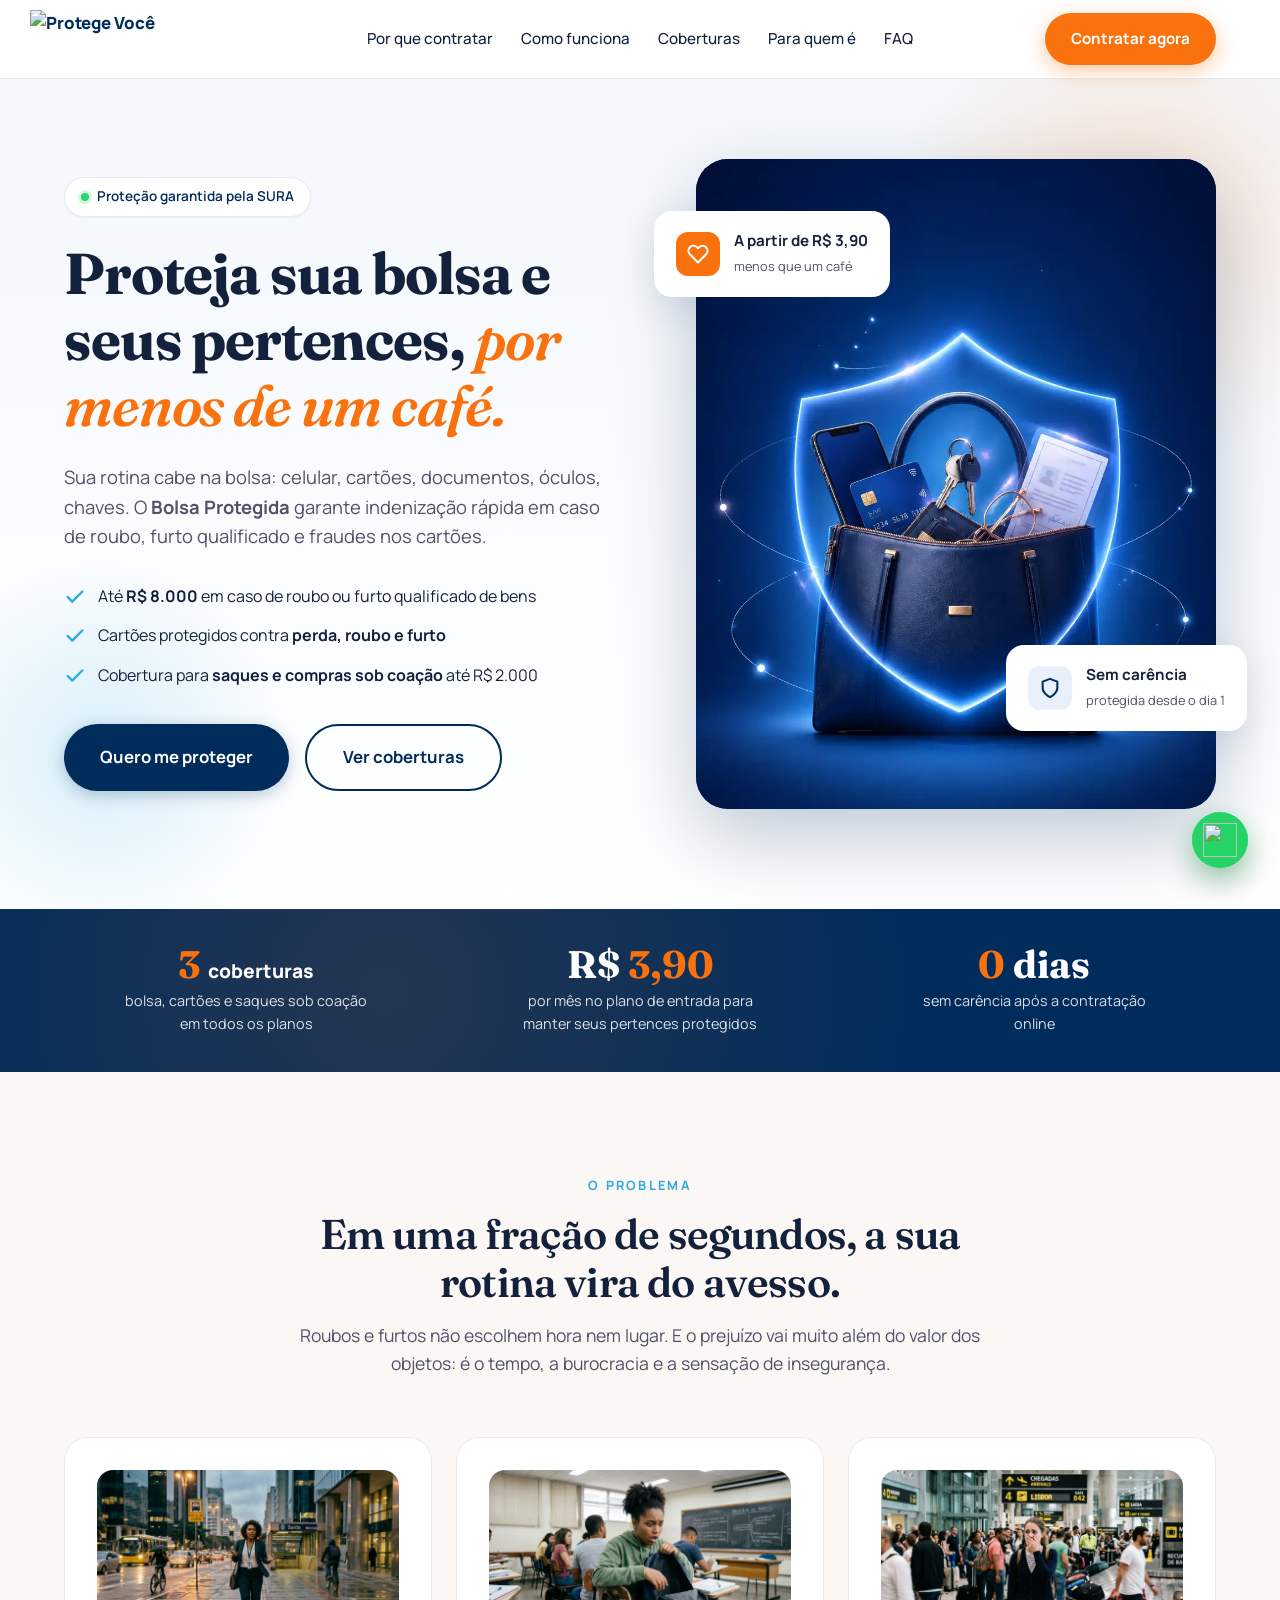
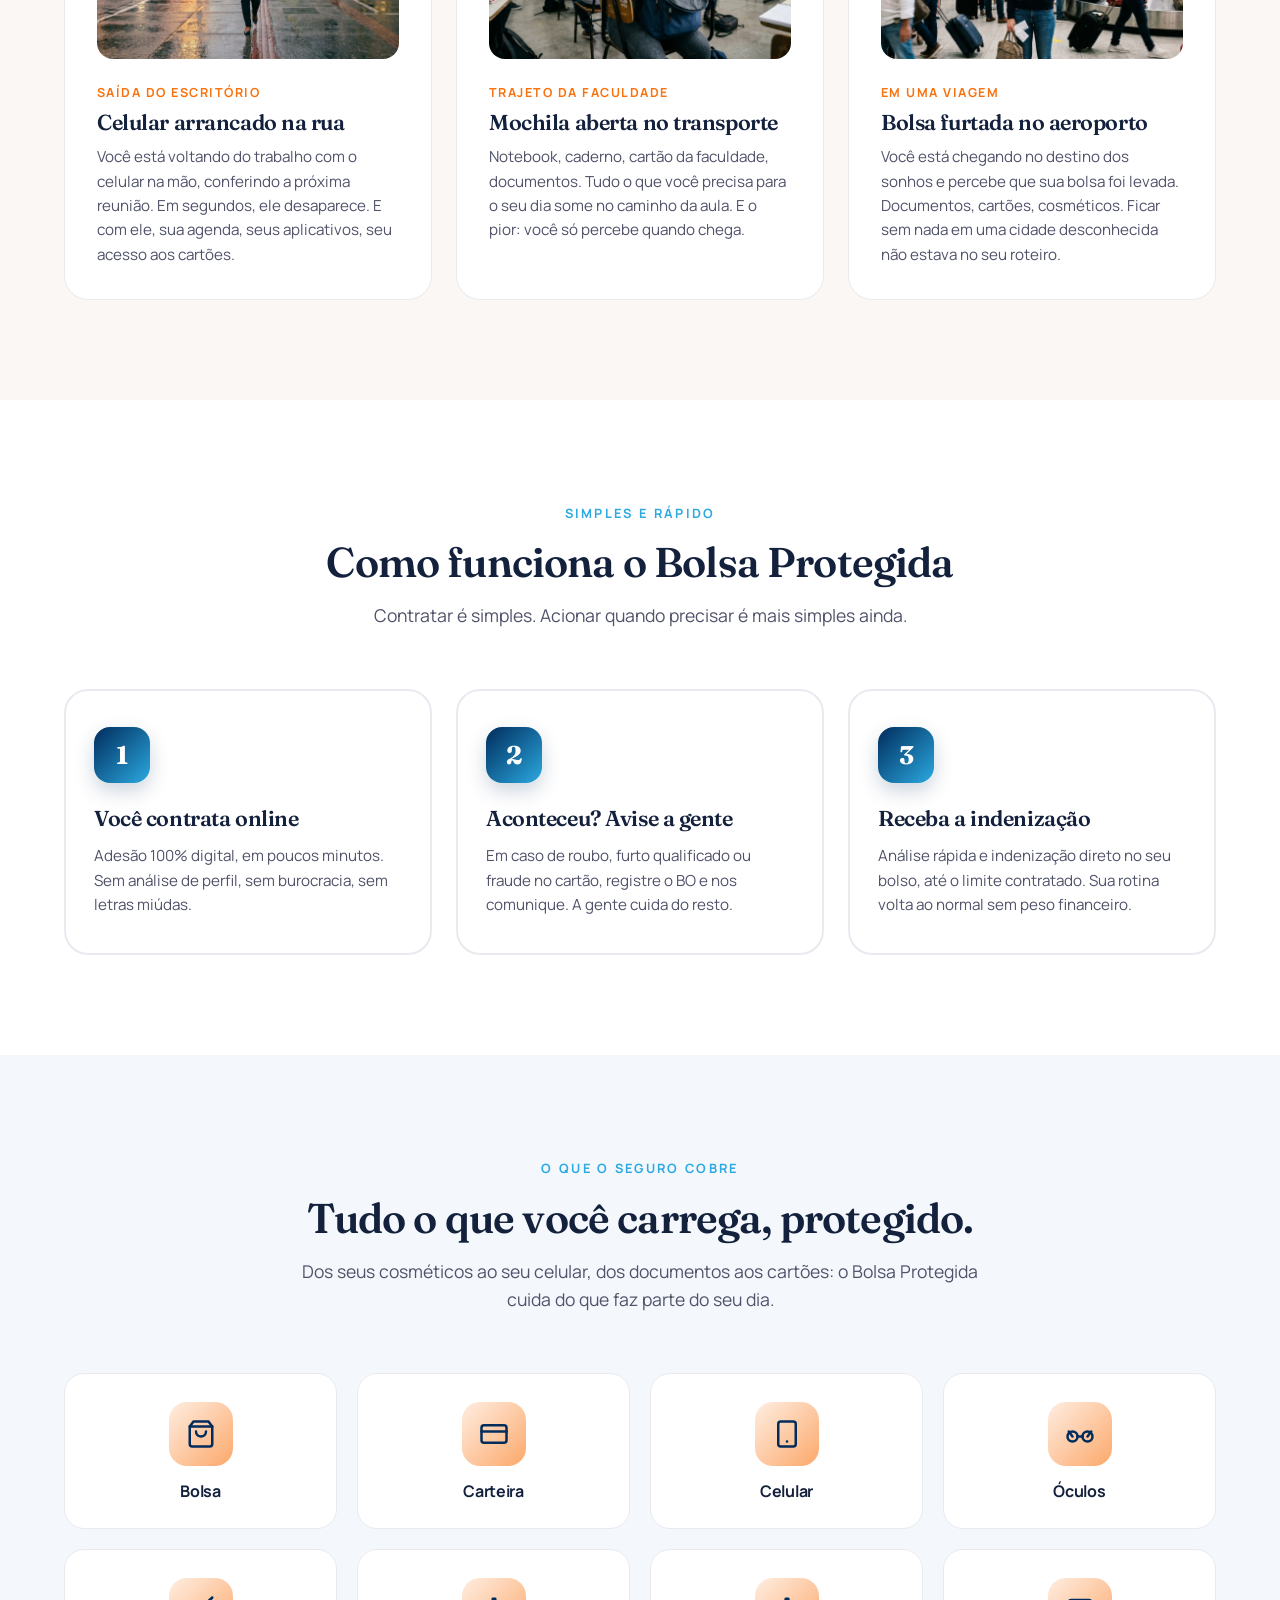
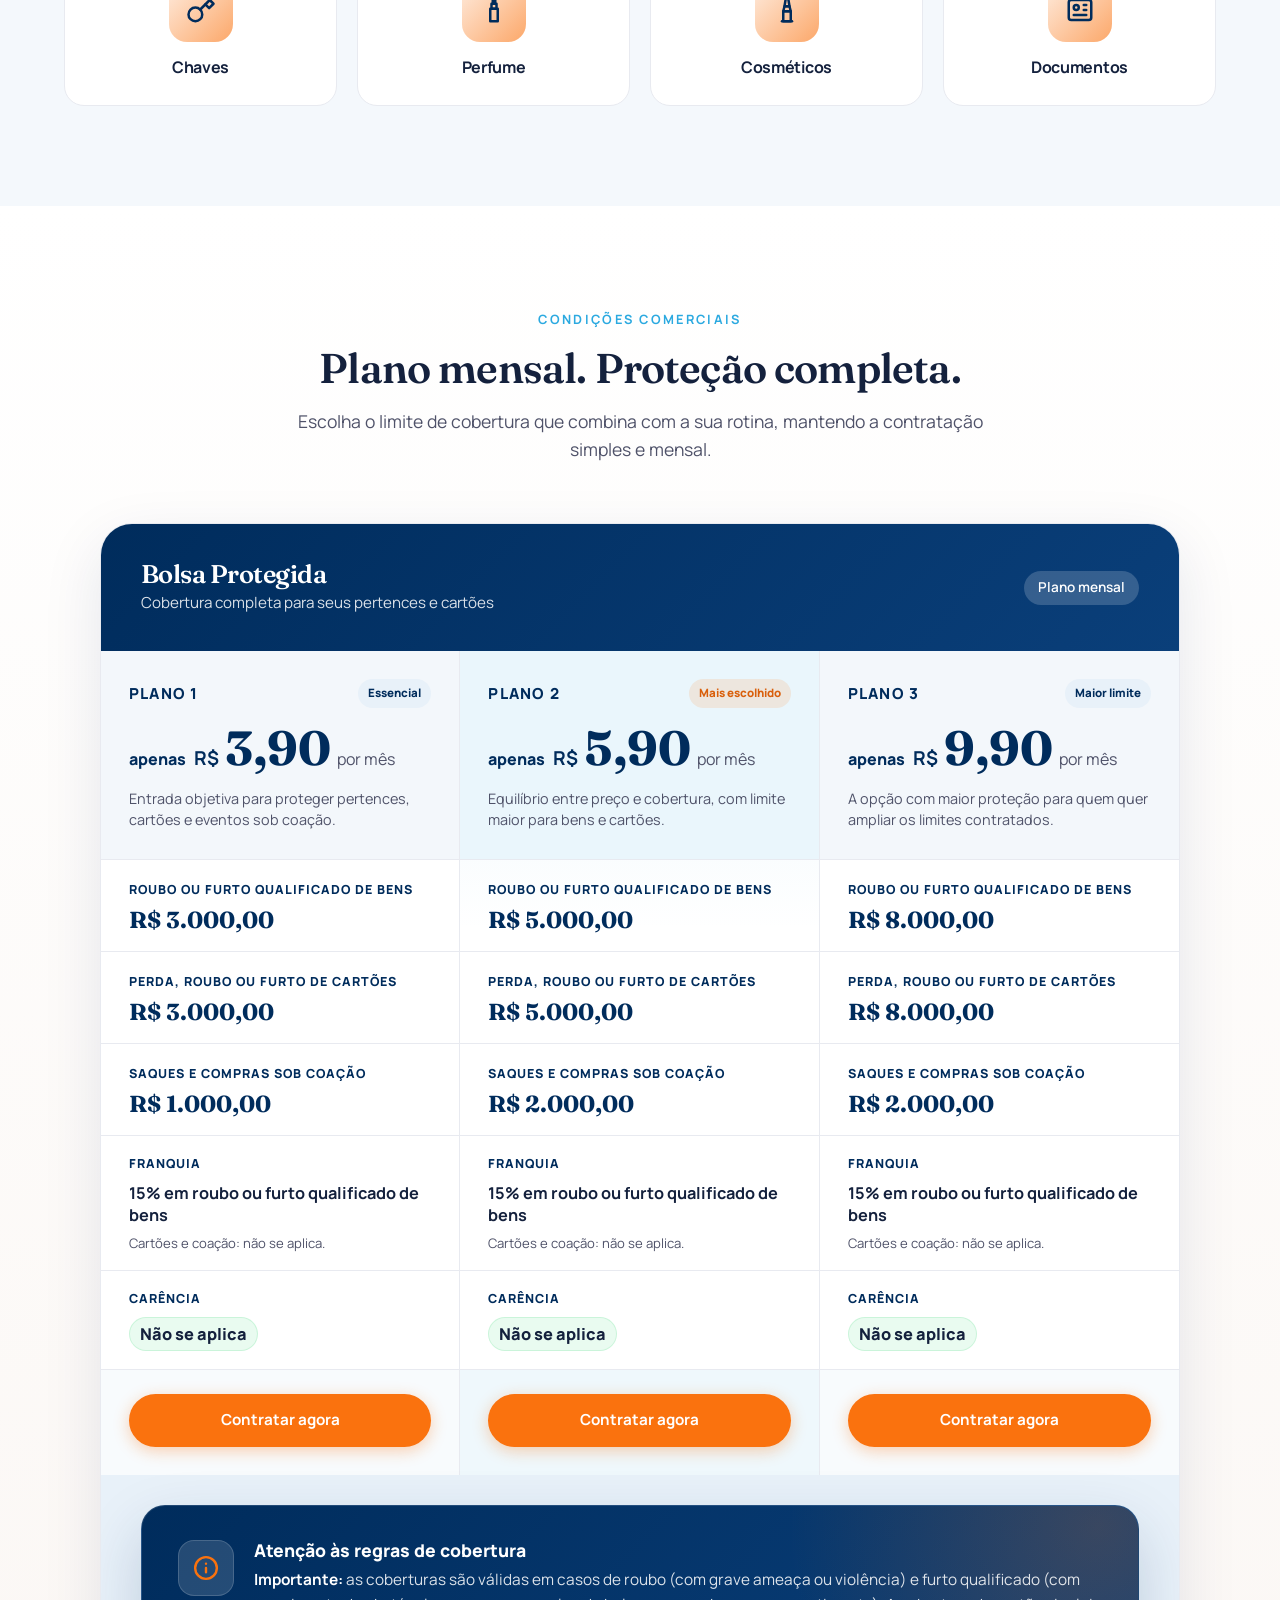
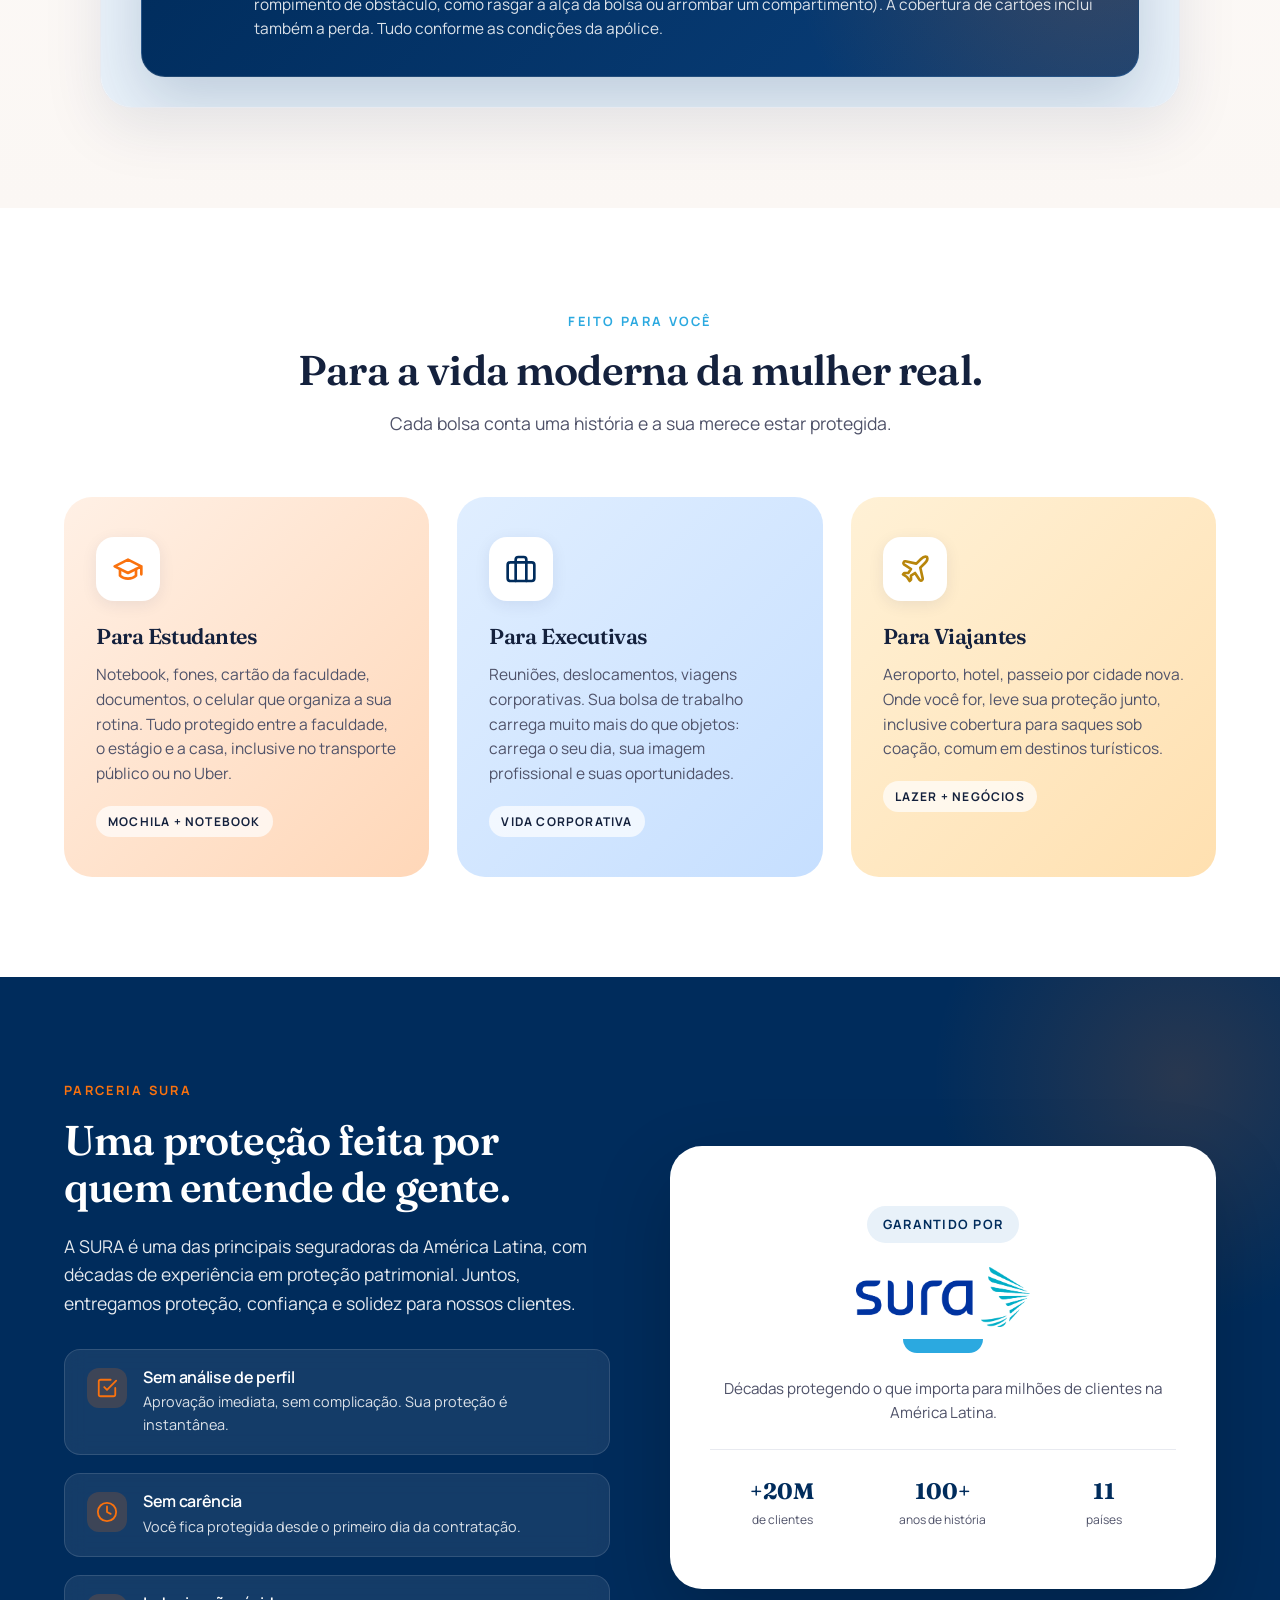
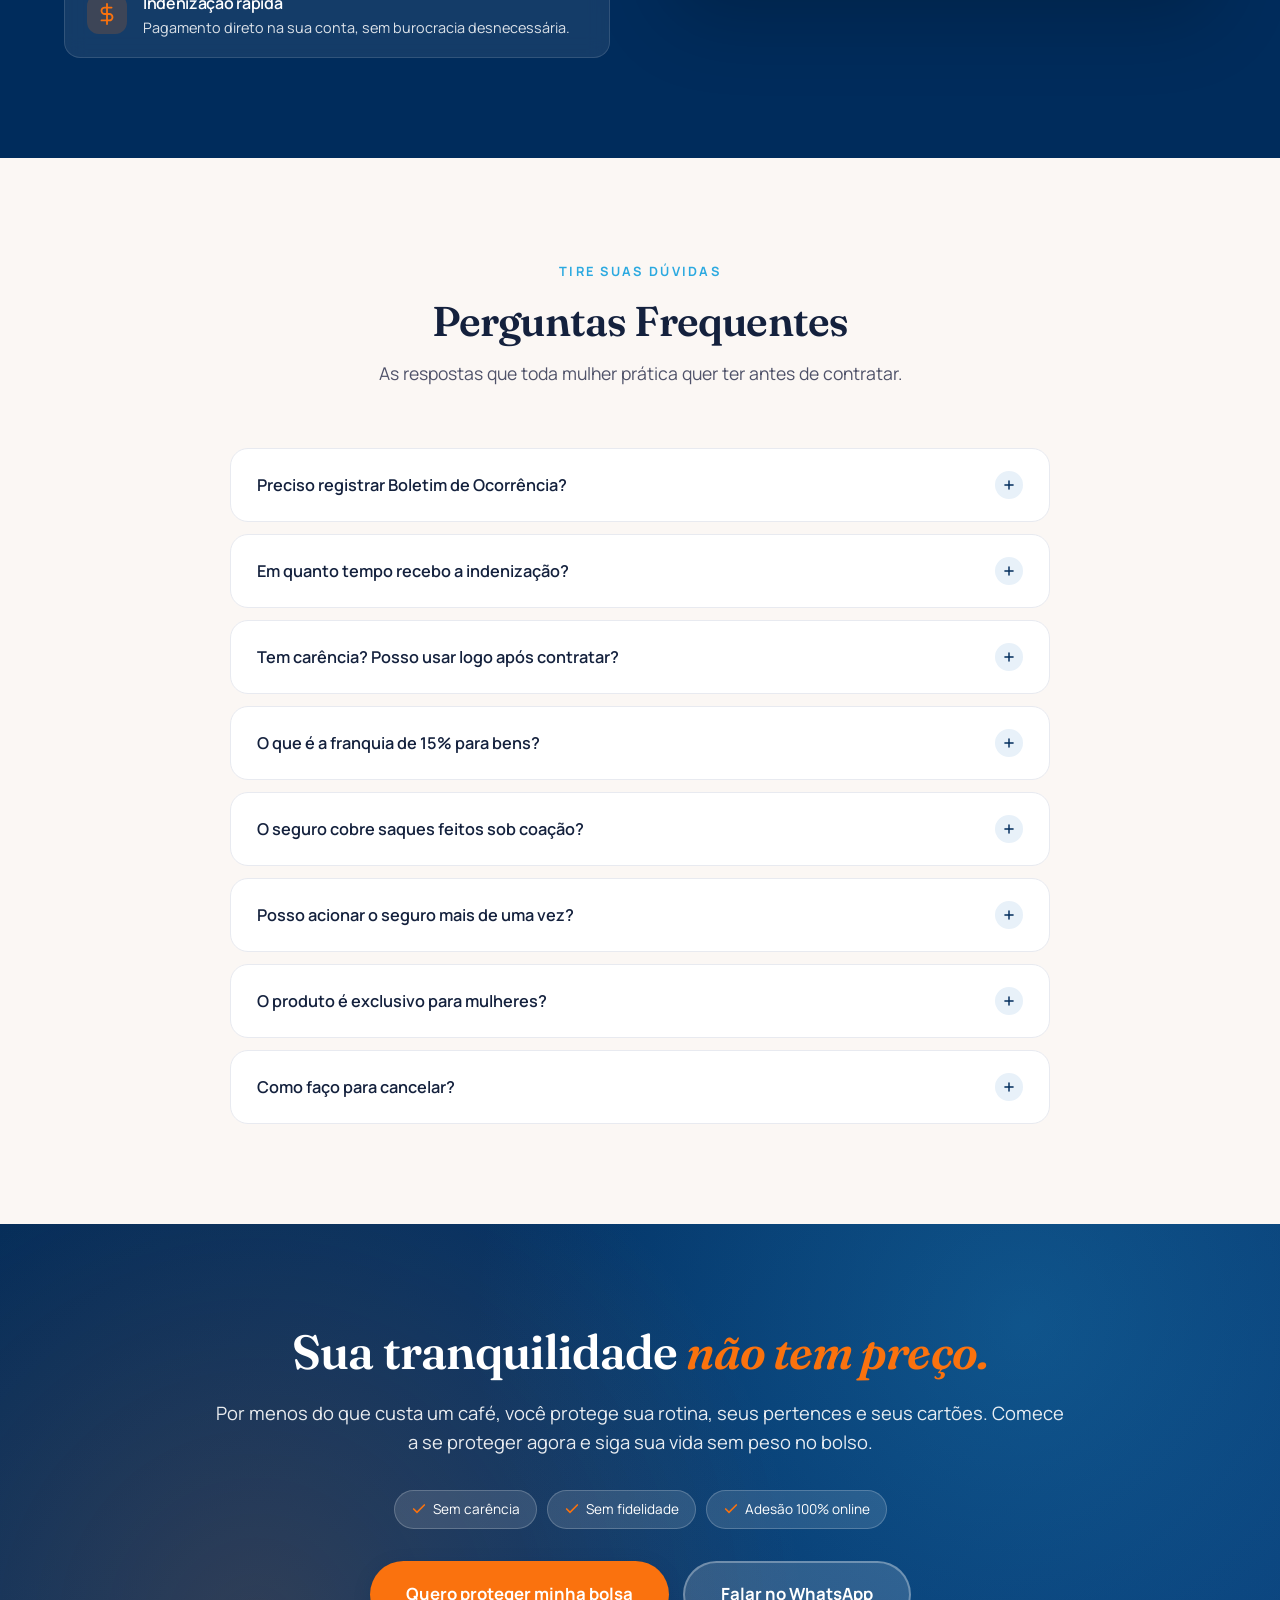
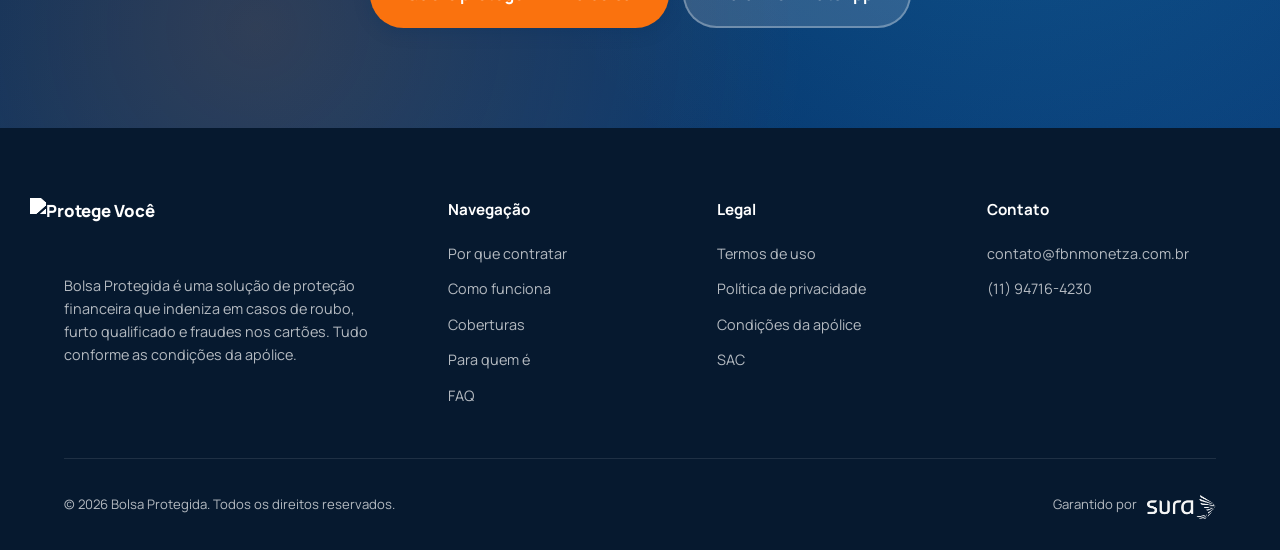
==== commit 59fa0cd2: "Organiza planos em colunas comerciais" ====
--- a/index.html
+++ b/index.html
@@ -267,77 +267,31 @@
 .plano-header h3 { color: var(--branco); font-size: 1.6rem; }
 .plano-header .badge { background: rgba(255,255,255,0.18); padding: 6px 14px; border-radius: 999px; font-size: 0.85rem; font-weight: 600; }
 
-.tabela-wrap { overflow-x: auto; background: var(--branco); }
-.tabela { width: 100%; min-width: 1040px; border-collapse: collapse; table-layout: fixed; }
-.tabela th, .tabela td { padding: 20px 24px; text-align: left; vertical-align: middle; }
-.tabela th:not(:first-child), .tabela td:not(:first-child) { padding-left: 14px; padding-right: 14px; }
-.tabela thead th {
-  background: #F3F7FB; font-size: 0.8rem; font-weight: 800; color: var(--azul-sura);
-  letter-spacing: 0.08em; text-transform: uppercase;
-  border-bottom: 1px solid var(--borda);
-}
-.tabela tbody tr { border-bottom: 1px solid var(--borda); }
-.tabela tbody tr:last-child { border-bottom: none; }
-.tabela td:first-child { font-weight: 600; color: var(--texto); }
-.tabela th:not(:first-child), .tabela td:not(:first-child) { text-align: center; }
-.tabela th:first-child { width: 30%; }
-.tabela th:nth-child(2), .tabela th:nth-child(3), .tabela th:nth-child(4) { width: 15%; }
-.tabela th:nth-child(5), .tabela th:nth-child(6) { width: 12.5%; }
-.tabela th:nth-child(3), .tabela td:nth-child(3) { background: rgba(43, 169, 224, 0.07); }
-.tabela .valor { font-family: 'Fraunces', serif; font-weight: 600; color: var(--azul-sura); font-size: 1.05rem; }
-.tabela .ok {
-  color: #18B957; background: rgba(43, 213, 108, 0.1); border: 1px solid rgba(43, 213, 108, 0.16);
-  font-weight: 800; display: inline-flex; align-items: center; justify-content: center;
-  padding: 5px 10px; border-radius: 999px; line-height: 1.2; white-space: nowrap;
-}
-.plano-col-head { display: grid; gap: 6px; justify-items: center; line-height: 1.2; }
-.plano-col-head strong { font-size: 0.9rem; color: var(--azul-sura); letter-spacing: 0; text-transform: none; }
-.plano-col-head .preco-mini {
-  font-family: 'Fraunces', serif; color: var(--azul-sura); font-size: 1.35rem; font-weight: 800; letter-spacing: 0;
-  text-transform: none;
-}
-.plano-col-head .preco-mini span { font-family: 'Manrope', sans-serif; color: var(--texto-suave); font-size: 0.72rem; font-weight: 700; }
-.plano-recomendado {
-  display: inline-flex; align-items: center; justify-content: center; padding: 4px 9px; border-radius: 999px;
-  background: rgba(250, 114, 14, 0.12); color: #D95F0B; font-size: 0.68rem; font-weight: 900; letter-spacing: 0.08em;
-}
-.tabela tfoot td {
-  background: #EEF2F7;
-  border-top: 1px solid var(--borda);
-  font-weight: 800;
-  color: var(--azul-sura);
-}
-
-.plano-footer {
-  background: var(--azul-claro); padding: 30px 40px; display: grid; gap: 24px;
-}
-.planos-acoes { display: grid; grid-template-columns: repeat(3, minmax(0, 1fr)); gap: 16px; }
-.plano-opcao {
-  background: var(--branco); border: 1px solid rgba(0, 44, 92, 0.08); border-radius: 20px;
-  padding: 22px; display: flex; flex-direction: column; gap: 14px; box-shadow: var(--sombra-sm);
-}
-.plano-opcao.destacado {
-  border-color: rgba(250, 114, 14, 0.32);
-  box-shadow: 0 14px 34px rgba(250, 114, 14, 0.14);
-}
-.plano-opcao h4 {
+.planificacao-grid {
+  display: grid; grid-template-columns: repeat(3, minmax(0, 1fr)); gap: 0;
+  background: var(--branco);
+}
+.planificacao-col {
+  display: flex; flex-direction: column; min-width: 0;
+  border-right: 1px solid var(--borda);
+}
+.planificacao-col:last-child { border-right: none; }
+.planificacao-col.destacado { background: linear-gradient(180deg, rgba(43, 169, 224, 0.09) 0%, rgba(255,255,255,0) 34%); }
+.planificacao-head {
+  min-height: 190px; padding: 28px; display: flex; flex-direction: column; gap: 16px;
+  background: #F3F7FB; border-bottom: 1px solid var(--borda);
+}
+.planificacao-col.destacado .planificacao-head { background: #EAF6FC; }
+.planificacao-title { display: flex; align-items: center; justify-content: space-between; gap: 12px; }
+.planificacao-title h4 {
   font-family: 'Manrope', sans-serif; font-size: 0.95rem; font-weight: 800; letter-spacing: 0.08em;
   text-transform: uppercase; color: var(--azul-sura);
 }
-.plano-opcao-top { display: flex; align-items: center; justify-content: space-between; gap: 12px; }
 .plano-tag {
   display: inline-flex; align-items: center; justify-content: center; padding: 5px 10px; border-radius: 999px;
   background: var(--azul-claro); color: var(--azul-sura); font-size: 0.72rem; font-weight: 900;
 }
 .plano-tag.accent { background: rgba(250, 114, 14, 0.12); color: #D95F0B; }
-.plano-opcao .plano-preco { display: flex; align-items: baseline; gap: 6px; flex-wrap: wrap; }
-.plano-opcao .plano-preco .moeda { font-size: 1rem; }
-.plano-opcao .plano-preco .num { font-size: 2.4rem; }
-.plano-opcao .btn { width: 100%; }
-.plano-bullets { list-style: none; display: grid; gap: 8px; color: var(--texto-suave); font-size: 0.9rem; min-height: 78px; }
-.plano-bullets li { display: flex; gap: 8px; align-items: flex-start; }
-.plano-bullets li::before { content: ''; width: 7px; height: 7px; border-radius: 50%; background: var(--rosa-acento); flex: 0 0 7px; margin-top: 8px; }
-.plano-footer .coberturas-info { margin-top: 0; }
 .plano-preco { display: flex; align-items: baseline; gap: 6px; flex-wrap: wrap; }
 .plano-preco .label { flex-basis: 100%; font-size: 0.9rem; color: var(--texto-suave); margin-right: 0; }
 .plano-preco .parcelas { font-size: 1rem; font-weight: 800; color: var(--azul-sura); margin-right: 2px; }
@@ -346,6 +300,31 @@
 .plano-preco .num { font-family: 'Fraunces', serif; font-size: 3rem; font-weight: 700; color: var(--azul-sura); line-height: 1; }
 .plano-preco .periodo { font-size: 1rem; color: var(--texto-suave); }
 .plano-preco .cafezinho { flex-basis: 100%; font-size: 0.9rem; color: var(--texto-suave); margin-top: -2px; }
+.planificacao-sub { color: var(--texto-suave); font-size: 0.9rem; line-height: 1.45; }
+.planificacao-body { display: flex; flex-direction: column; flex: 1; }
+.planificacao-row {
+  min-height: 92px; padding: 18px 28px; display: grid; gap: 8px; align-content: center;
+  border-bottom: 1px solid var(--borda);
+}
+.planificacao-row .label {
+  font-size: 0.78rem; font-weight: 800; color: var(--azul-sura); letter-spacing: 0.08em; text-transform: uppercase;
+}
+.planificacao-row strong { font-size: 1.02rem; color: var(--texto); line-height: 1.35; }
+.planificacao-row .valor { font-family: 'Fraunces', serif; font-size: 1.45rem; color: var(--azul-sura); line-height: 1; }
+.planificacao-row small { color: var(--texto-suave); font-size: 0.82rem; line-height: 1.4; }
+.planificacao-ok {
+  width: fit-content; display: inline-flex; align-items: center; justify-content: center;
+  padding: 5px 10px; border-radius: 999px; color: #18B957; background: rgba(43, 213, 108, 0.1);
+  border: 1px solid rgba(43, 213, 108, 0.16); font-size: 0.9rem; font-weight: 900;
+}
+.planificacao-cta { margin-top: auto; padding: 24px 28px 28px; background: #F8FBFD; }
+.planificacao-col.destacado .planificacao-cta { background: #EFF8FC; }
+.planificacao-cta .btn { width: 100%; }
+
+.plano-footer {
+  background: var(--azul-claro); padding: 30px 40px; display: grid; gap: 24px;
+}
+.plano-footer .coberturas-info { margin-top: 0; }
 
 /* ===== PARA QUEM É ===== */
 .personas { background: var(--branco); }
@@ -498,9 +477,12 @@
   .footer-grid { grid-template-columns: 1fr 1fr; }
   section { padding: 70px 0; }
   .plano-header, .plano-footer { padding: 24px; }
-  .tabela { min-width: 1040px; }
-  .tabela th, .tabela td { padding: 14px 16px; font-size: 0.88rem; }
-  .planos-acoes { grid-template-columns: 1fr; }
+  .planificacao-grid { grid-template-columns: 1fr; }
+  .planificacao-col { border-right: none; border-bottom: 1px solid var(--borda); }
+  .planificacao-col:last-child { border-bottom: none; }
+  .planificacao-head { min-height: auto; padding: 24px; }
+  .planificacao-row { min-height: auto; padding: 16px 24px; }
+  .planificacao-cta { padding: 22px 24px 24px; }
   .coberturas-info { grid-template-columns: 1fr; }
 }
 @media (max-width: 540px) {
@@ -786,123 +768,135 @@
           <span class="badge">Plano mensal</span>
         </div>
 
-        <div class="tabela-wrap">
-        <table class="tabela">
-          <thead>
-            <tr>
-              <th>Coberturas</th>
-              <th>
-                <span class="plano-col-head">
-                  <strong>Plano 1</strong>
-                  <span class="preco-mini">R$ 3,90 <span>/mês</span></span>
-                </span>
-              </th>
-              <th>
-                <span class="plano-col-head">
-                  <span class="plano-recomendado">Mais escolhido</span>
-                  <strong>Plano 2</strong>
-                  <span class="preco-mini">R$ 5,90 <span>/mês</span></span>
-                </span>
-              </th>
-              <th>
-                <span class="plano-col-head">
-                  <strong>Plano 3</strong>
-                  <span class="preco-mini">R$ 9,90 <span>/mês</span></span>
-                </span>
-              </th>
-              <th>Franquia</th>
-              <th>Carência</th>
-            </tr>
-          </thead>
-          <tbody>
-            <tr>
-              <td>Roubo ou Furto Qualificado de Bens</td>
-              <td><span class="valor">R$ 3.000,00</span></td>
-              <td><span class="valor">R$ 5.000,00</span></td>
-              <td><span class="valor">R$ 8.000,00</span></td>
-              <td>15%</td>
-              <td><span class="ok">Não se aplica</span></td>
-            </tr>
-            <tr>
-              <td>Perda, Roubo ou Furto de Cartões</td>
-              <td><span class="valor">R$ 3.000,00</span></td>
-              <td><span class="valor">R$ 5.000,00</span></td>
-              <td><span class="valor">R$ 8.000,00</span></td>
-              <td><span class="ok">Não se aplica</span></td>
-              <td><span class="ok">Não se aplica</span></td>
-            </tr>
-            <tr>
-              <td>Saques e Compras realizadas sob coação</td>
-              <td><span class="valor">R$ 1.000,00</span></td>
-              <td><span class="valor">R$ 2.000,00</span></td>
-              <td><span class="valor">R$ 2.000,00</span></td>
-              <td><span class="ok">Não se aplica</span></td>
-              <td><span class="ok">Não se aplica</span></td>
-            </tr>
-          </tbody>
-          <tfoot>
-            <tr>
-              <td>Prêmio Mensal</td>
-              <td>R$ 3,90</td>
-              <td>R$ 5,90</td>
-              <td>R$ 9,90</td>
-              <td colspan="2">pagamento mensal</td>
-            </tr>
-          </tfoot>
-        </table>
-        </div>
-
-        <div class="plano-footer">
-          <div class="planos-acoes" aria-label="Escolha seu plano">
-            <article class="plano-opcao">
-              <div class="plano-opcao-top">
+        <div class="planificacao-grid" aria-label="Planificação comercial por plano">
+          <article class="planificacao-col">
+            <div class="planificacao-head">
+              <div class="planificacao-title">
                 <h4>Plano 1</h4>
                 <span class="plano-tag">Essencial</span>
               </div>
               <div class="plano-preco">
+                <span class="apenas">apenas</span>
                 <span class="moeda">R$</span>
                 <span class="num">3,90</span>
                 <span class="periodo">por mês</span>
               </div>
-              <ul class="plano-bullets">
-                <li>R$ 3.000 para bens e cartões</li>
-                <li>R$ 1.000 para coação</li>
-              </ul>
+              <p class="planificacao-sub">Entrada objetiva para proteger pertences, cartões e eventos sob coação.</p>
+            </div>
+            <div class="planificacao-body">
+              <div class="planificacao-row">
+                <span class="label">Roubo ou furto qualificado de bens</span>
+                <strong class="valor">R$ 3.000,00</strong>
+              </div>
+              <div class="planificacao-row">
+                <span class="label">Perda, roubo ou furto de cartões</span>
+                <strong class="valor">R$ 3.000,00</strong>
+              </div>
+              <div class="planificacao-row">
+                <span class="label">Saques e compras sob coação</span>
+                <strong class="valor">R$ 1.000,00</strong>
+              </div>
+              <div class="planificacao-row">
+                <span class="label">Franquia</span>
+                <strong>15% em roubo ou furto qualificado de bens</strong>
+                <small>Cartões e coação: não se aplica.</small>
+              </div>
+              <div class="planificacao-row">
+                <span class="label">Carência</span>
+                <strong class="planificacao-ok">Não se aplica</strong>
+              </div>
+            </div>
+            <div class="planificacao-cta">
               <a href="./checkout/index.html?plano=plano1" class="btn btn-accent">Contratar agora</a>
-            </article>
-            <article class="plano-opcao destacado">
-              <div class="plano-opcao-top">
+            </div>
+          </article>
+
+          <article class="planificacao-col destacado">
+            <div class="planificacao-head">
+              <div class="planificacao-title">
                 <h4>Plano 2</h4>
                 <span class="plano-tag accent">Mais escolhido</span>
               </div>
               <div class="plano-preco">
+                <span class="apenas">apenas</span>
                 <span class="moeda">R$</span>
                 <span class="num">5,90</span>
                 <span class="periodo">por mês</span>
               </div>
-              <ul class="plano-bullets">
-                <li>R$ 5.000 para bens e cartões</li>
-                <li>R$ 2.000 para coação</li>
-              </ul>
+              <p class="planificacao-sub">Equilíbrio entre preço e cobertura, com limite maior para bens e cartões.</p>
+            </div>
+            <div class="planificacao-body">
+              <div class="planificacao-row">
+                <span class="label">Roubo ou furto qualificado de bens</span>
+                <strong class="valor">R$ 5.000,00</strong>
+              </div>
+              <div class="planificacao-row">
+                <span class="label">Perda, roubo ou furto de cartões</span>
+                <strong class="valor">R$ 5.000,00</strong>
+              </div>
+              <div class="planificacao-row">
+                <span class="label">Saques e compras sob coação</span>
+                <strong class="valor">R$ 2.000,00</strong>
+              </div>
+              <div class="planificacao-row">
+                <span class="label">Franquia</span>
+                <strong>15% em roubo ou furto qualificado de bens</strong>
+                <small>Cartões e coação: não se aplica.</small>
+              </div>
+              <div class="planificacao-row">
+                <span class="label">Carência</span>
+                <strong class="planificacao-ok">Não se aplica</strong>
+              </div>
+            </div>
+            <div class="planificacao-cta">
               <a href="./checkout/index.html?plano=plano2" class="btn btn-accent">Contratar agora</a>
-            </article>
-            <article class="plano-opcao">
-              <div class="plano-opcao-top">
+            </div>
+          </article>
+
+          <article class="planificacao-col">
+            <div class="planificacao-head">
+              <div class="planificacao-title">
                 <h4>Plano 3</h4>
                 <span class="plano-tag">Maior limite</span>
               </div>
               <div class="plano-preco">
+                <span class="apenas">apenas</span>
                 <span class="moeda">R$</span>
                 <span class="num">9,90</span>
                 <span class="periodo">por mês</span>
               </div>
-              <ul class="plano-bullets">
-                <li>R$ 8.000 para bens e cartões</li>
-                <li>R$ 2.000 para coação</li>
-              </ul>
+              <p class="planificacao-sub">A opção com maior proteção para quem quer ampliar os limites contratados.</p>
+            </div>
+            <div class="planificacao-body">
+              <div class="planificacao-row">
+                <span class="label">Roubo ou furto qualificado de bens</span>
+                <strong class="valor">R$ 8.000,00</strong>
+              </div>
+              <div class="planificacao-row">
+                <span class="label">Perda, roubo ou furto de cartões</span>
+                <strong class="valor">R$ 8.000,00</strong>
+              </div>
+              <div class="planificacao-row">
+                <span class="label">Saques e compras sob coação</span>
+                <strong class="valor">R$ 2.000,00</strong>
+              </div>
+              <div class="planificacao-row">
+                <span class="label">Franquia</span>
+                <strong>15% em roubo ou furto qualificado de bens</strong>
+                <small>Cartões e coação: não se aplica.</small>
+              </div>
+              <div class="planificacao-row">
+                <span class="label">Carência</span>
+                <strong class="planificacao-ok">Não se aplica</strong>
+              </div>
+            </div>
+            <div class="planificacao-cta">
               <a href="./checkout/index.html?plano=plano3" class="btn btn-accent">Contratar agora</a>
-            </article>
-          </div>
+            </div>
+          </article>
+        </div>
+
+        <div class="plano-footer">
           <div class="coberturas-info">
             <div class="info-icon">
               <svg viewBox="0 0 24 24" fill="none" stroke="currentColor" stroke-width="2.2" stroke-linecap="round" stroke-linejoin="round"><circle cx="12" cy="12" r="10"/><path d="M12 16v-4M12 8h.01"/></svg>
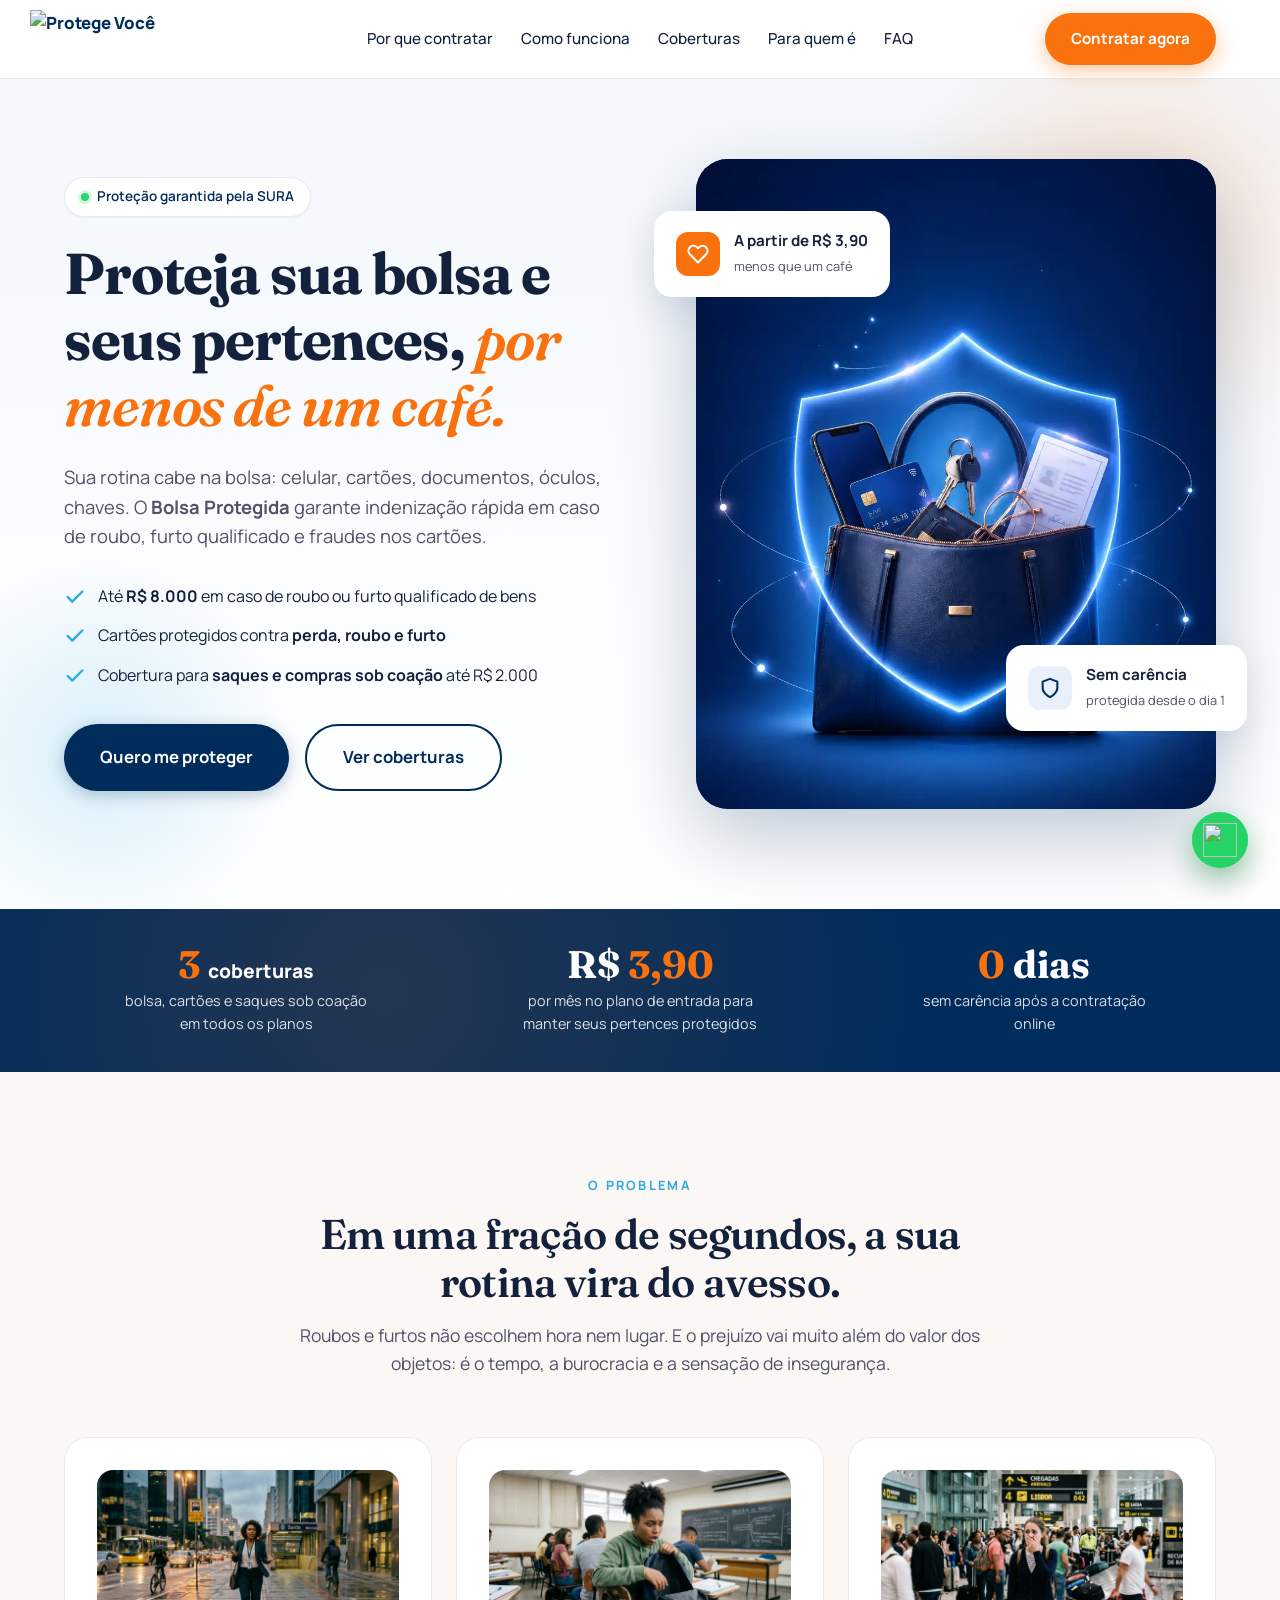
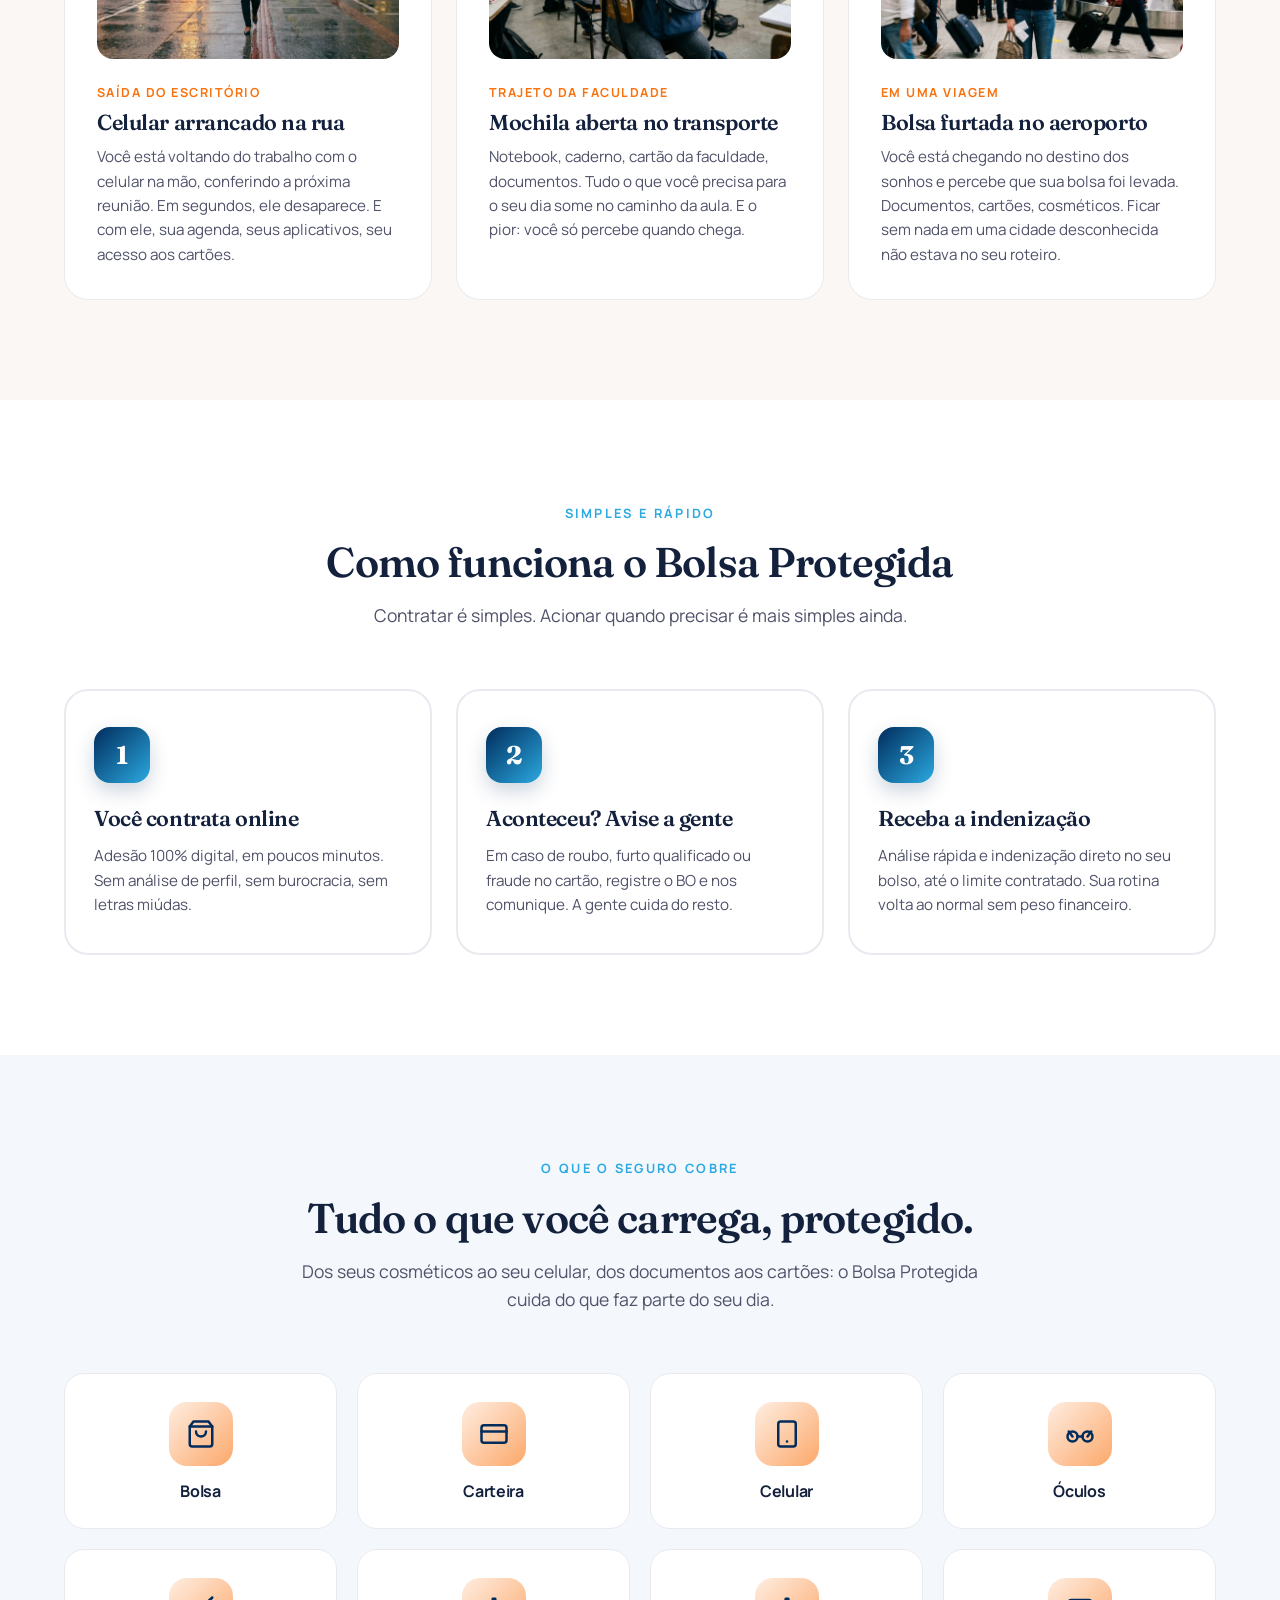
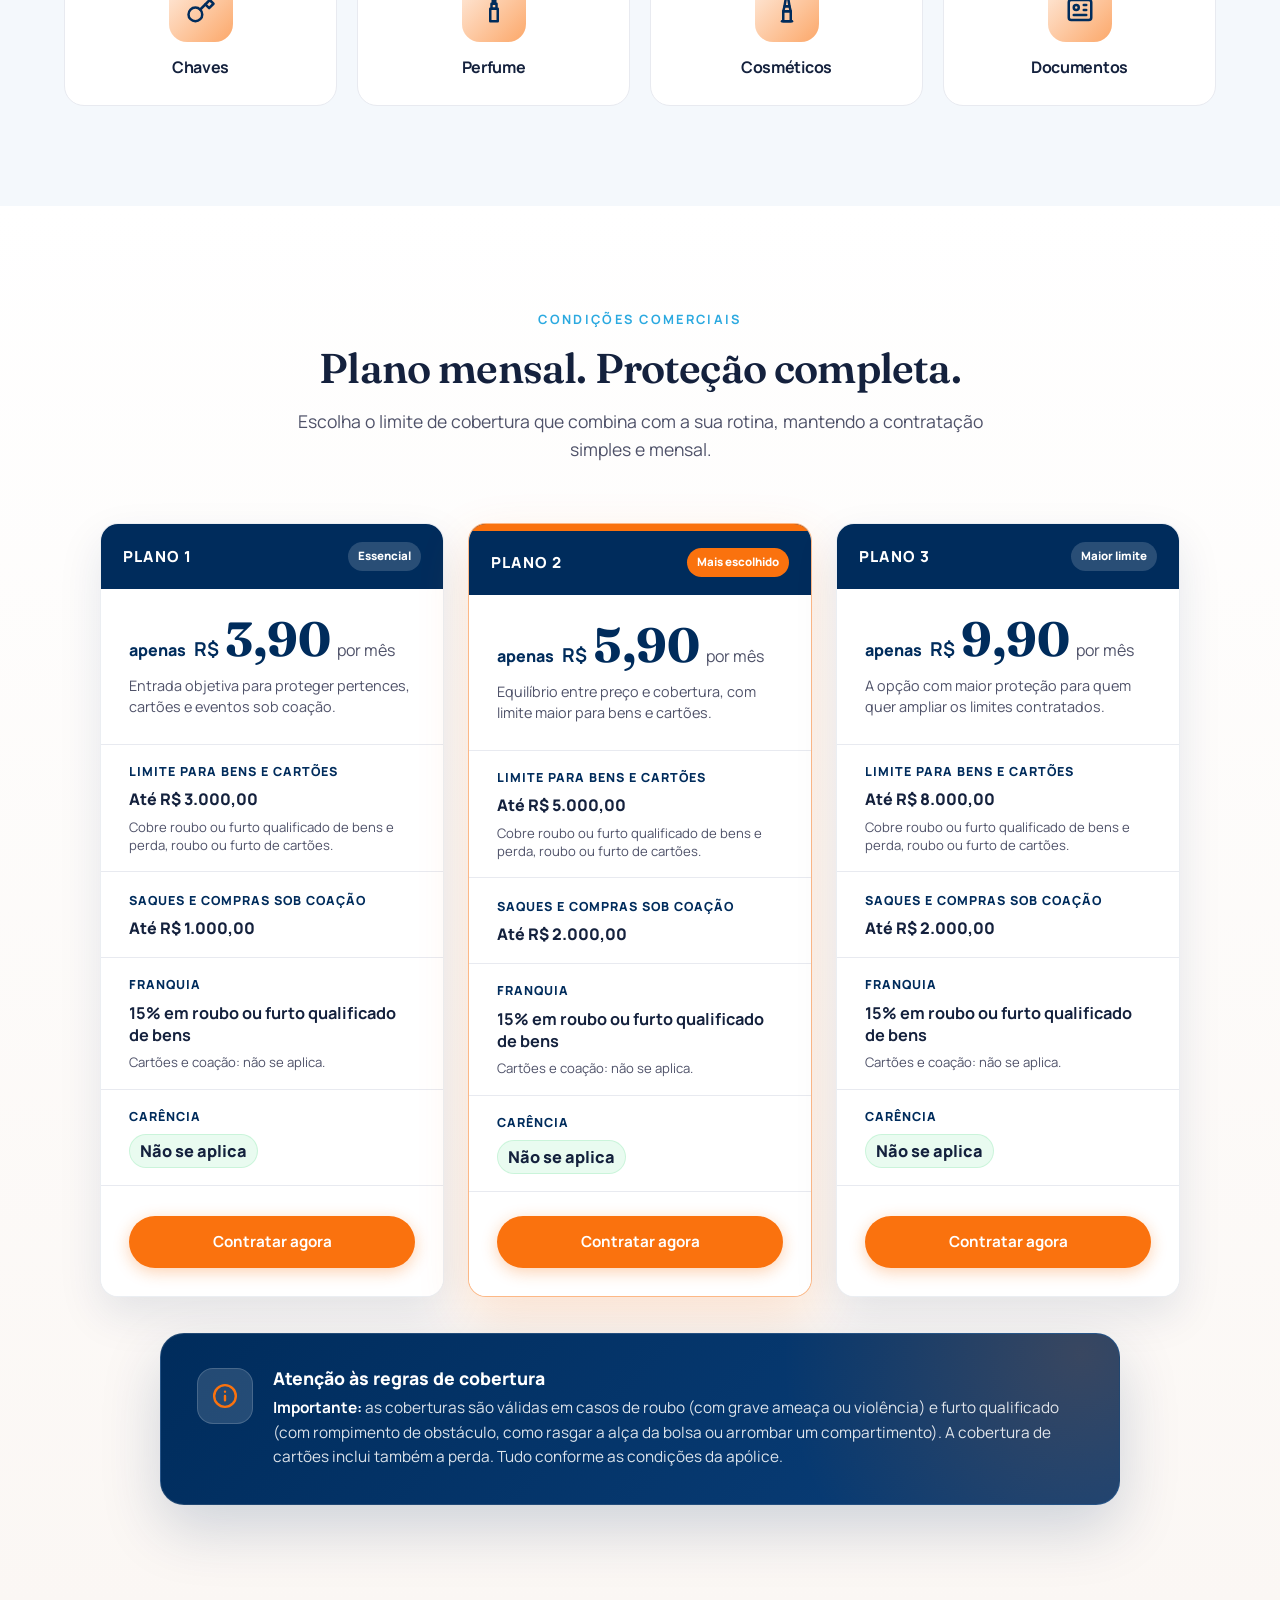
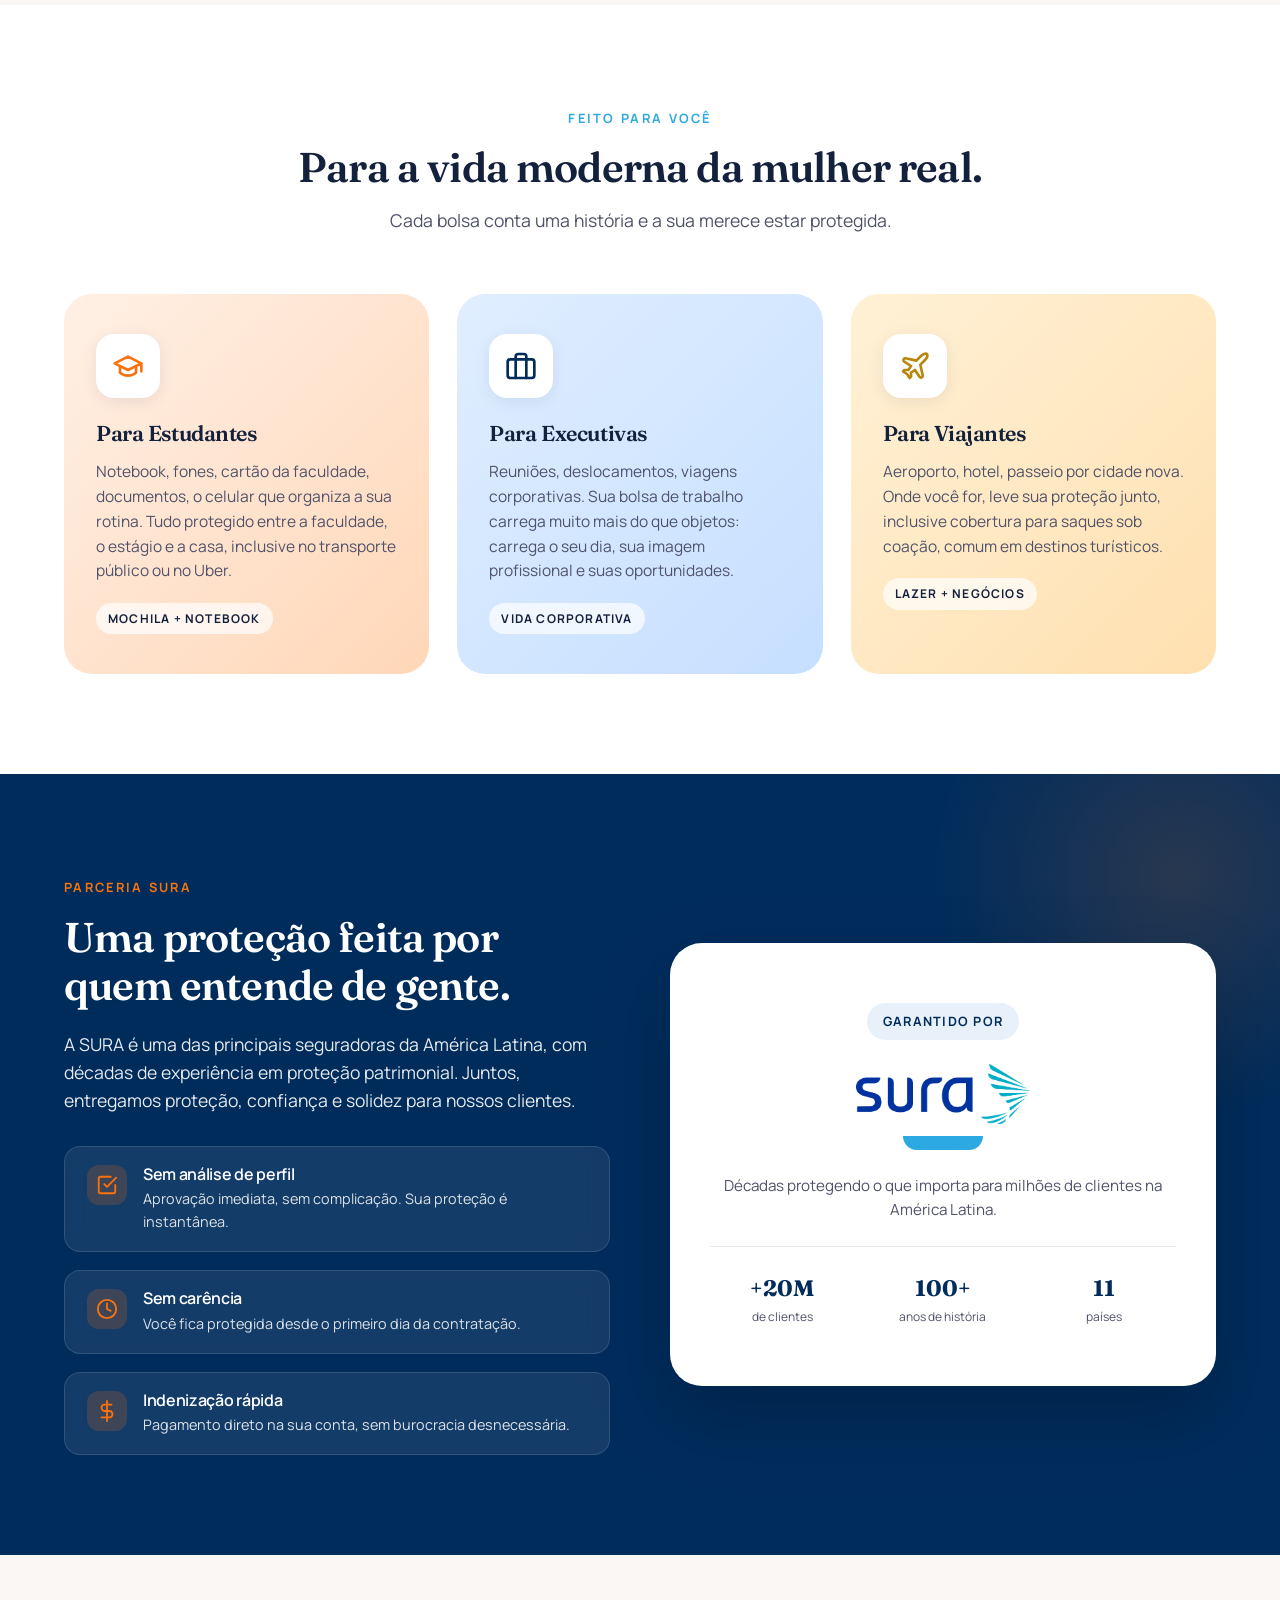
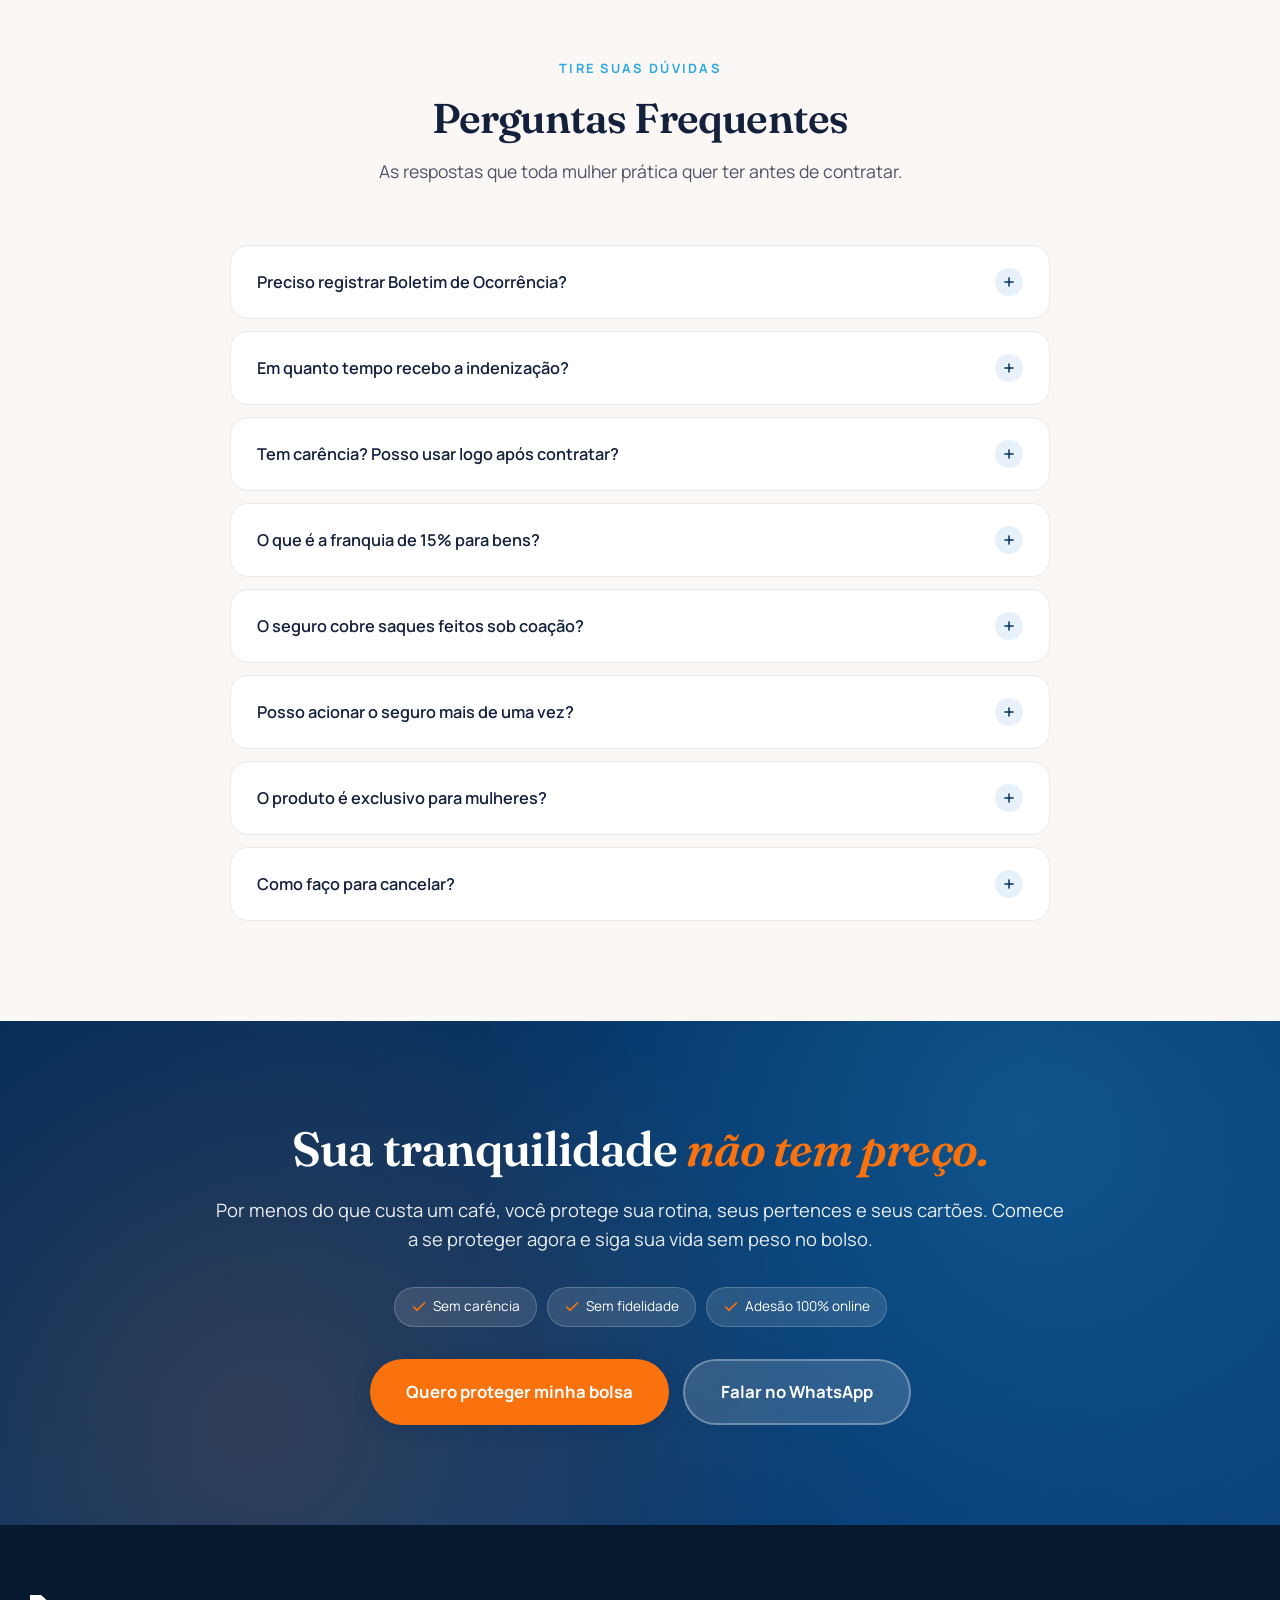
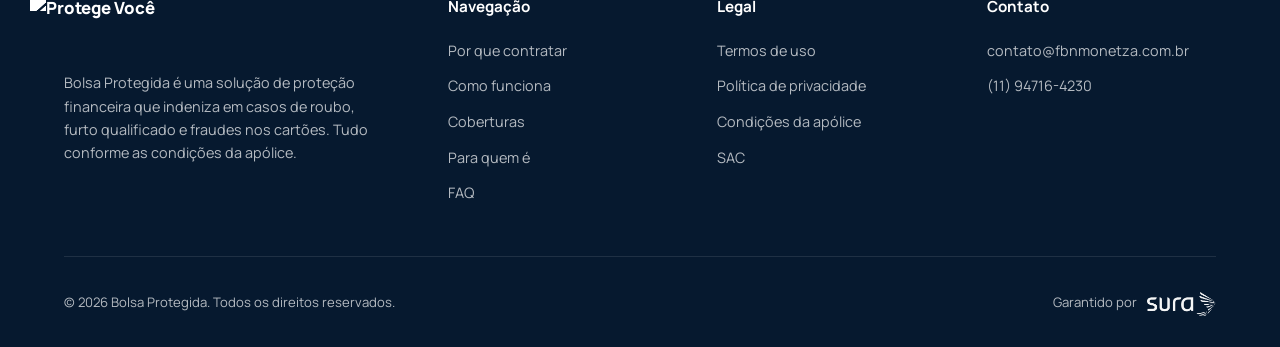
==== commit 1a4ac852: "Ajusta cabecalho e hierarquia dos cards" ====
--- a/index.html
+++ b/index.html
@@ -256,42 +256,39 @@
 /* ===== PLANO / TABELA ===== */
 .plano { background: linear-gradient(180deg, var(--branco) 0%, var(--creme) 100%); scroll-margin-top: 96px; }
 .plano-wrapper { max-width: 1080px; margin: 0 auto; }
-.plano-card {
-  background: var(--branco); border-radius: 32px; overflow: hidden;
-  box-shadow: 0 20px 60px rgba(0, 44, 92, 0.1); border: 1px solid var(--borda);
-}
-.plano-header {
-  background: linear-gradient(135deg, var(--azul-sura), var(--azul-sura-2));
-  padding: 36px 40px; color: var(--branco); display: flex; align-items: center; justify-content: space-between; flex-wrap: wrap; gap: 16px;
-}
-.plano-header h3 { color: var(--branco); font-size: 1.6rem; }
-.plano-header .badge { background: rgba(255,255,255,0.18); padding: 6px 14px; border-radius: 999px; font-size: 0.85rem; font-weight: 600; }
 
 .planificacao-grid {
-  display: grid; grid-template-columns: repeat(3, minmax(0, 1fr)); gap: 0;
-  background: var(--branco);
+  display: grid; grid-template-columns: repeat(3, minmax(0, 1fr)); gap: 24px;
 }
 .planificacao-col {
-  display: flex; flex-direction: column; min-width: 0;
-  border-right: 1px solid var(--borda);
-}
-.planificacao-col:last-child { border-right: none; }
-.planificacao-col.destacado { background: linear-gradient(180deg, rgba(43, 169, 224, 0.09) 0%, rgba(255,255,255,0) 34%); }
+  display: flex; flex-direction: column; min-width: 0; position: relative;
+  background: var(--branco); border: 1px solid rgba(0, 44, 92, 0.08);
+  border-radius: 18px; overflow: hidden; box-shadow: 0 18px 44px rgba(0, 44, 92, 0.1);
+  transition: var(--transition);
+}
+.planificacao-col:hover { transform: translateY(-4px); box-shadow: 0 22px 52px rgba(0, 44, 92, 0.14); }
+.planificacao-col.destacado { border-color: rgba(250, 114, 14, 0.5); box-shadow: 0 20px 52px rgba(250, 114, 14, 0.16); }
+.planificacao-col.destacado::before {
+  content: ''; position: absolute; inset: 0 0 auto; height: 7px; background: var(--rosa-acento); z-index: 3;
+}
 .planificacao-head {
-  min-height: 190px; padding: 28px; display: flex; flex-direction: column; gap: 16px;
-  background: #F3F7FB; border-bottom: 1px solid var(--borda);
-}
-.planificacao-col.destacado .planificacao-head { background: #EAF6FC; }
-.planificacao-title { display: flex; align-items: center; justify-content: space-between; gap: 12px; }
+  min-height: 190px; padding: 0; display: flex; flex-direction: column; gap: 0;
+  background: var(--branco); border-bottom: 1px solid var(--borda);
+}
+.planificacao-title {
+  display: flex; align-items: center; justify-content: space-between; gap: 12px;
+  background: var(--azul-sura); padding: 18px 22px;
+}
+.planificacao-col.destacado .planificacao-title { padding-top: 24px; }
 .planificacao-title h4 {
   font-family: 'Manrope', sans-serif; font-size: 0.95rem; font-weight: 800; letter-spacing: 0.08em;
-  text-transform: uppercase; color: var(--azul-sura);
+  text-transform: uppercase; color: var(--branco);
 }
 .plano-tag {
   display: inline-flex; align-items: center; justify-content: center; padding: 5px 10px; border-radius: 999px;
-  background: var(--azul-claro); color: var(--azul-sura); font-size: 0.72rem; font-weight: 900;
-}
-.plano-tag.accent { background: rgba(250, 114, 14, 0.12); color: #D95F0B; }
+  background: rgba(255,255,255,0.16); color: var(--branco); font-size: 0.72rem; font-weight: 900;
+}
+.plano-tag.accent { background: var(--rosa-acento); color: var(--branco); }
 .plano-preco { display: flex; align-items: baseline; gap: 6px; flex-wrap: wrap; }
 .plano-preco .label { flex-basis: 100%; font-size: 0.9rem; color: var(--texto-suave); margin-right: 0; }
 .plano-preco .parcelas { font-size: 1rem; font-weight: 800; color: var(--azul-sura); margin-right: 2px; }
@@ -300,31 +297,30 @@
 .plano-preco .num { font-family: 'Fraunces', serif; font-size: 3rem; font-weight: 700; color: var(--azul-sura); line-height: 1; }
 .plano-preco .periodo { font-size: 1rem; color: var(--texto-suave); }
 .plano-preco .cafezinho { flex-basis: 100%; font-size: 0.9rem; color: var(--texto-suave); margin-top: -2px; }
-.planificacao-sub { color: var(--texto-suave); font-size: 0.9rem; line-height: 1.45; }
+.planificacao-head .plano-preco { padding: 26px 28px 0; }
+.planificacao-sub { color: var(--texto-suave); font-size: 0.9rem; line-height: 1.45; padding: 12px 28px 26px; }
 .planificacao-body { display: flex; flex-direction: column; flex: 1; }
 .planificacao-row {
-  min-height: 92px; padding: 18px 28px; display: grid; gap: 8px; align-content: center;
+  min-height: 86px; padding: 17px 28px; display: grid; gap: 7px; align-content: center;
   border-bottom: 1px solid var(--borda);
 }
+.planificacao-row.compact { min-height: 72px; }
 .planificacao-row .label {
   font-size: 0.78rem; font-weight: 800; color: var(--azul-sura); letter-spacing: 0.08em; text-transform: uppercase;
 }
 .planificacao-row strong { font-size: 1.02rem; color: var(--texto); line-height: 1.35; }
-.planificacao-row .valor { font-family: 'Fraunces', serif; font-size: 1.45rem; color: var(--azul-sura); line-height: 1; }
+.planificacao-row .valor { font-family: 'Manrope', sans-serif; font-size: 1rem; font-weight: 800; color: var(--texto); line-height: 1.35; }
 .planificacao-row small { color: var(--texto-suave); font-size: 0.82rem; line-height: 1.4; }
-.planificacao-ok {
+.status-ok {
   width: fit-content; display: inline-flex; align-items: center; justify-content: center;
   padding: 5px 10px; border-radius: 999px; color: #18B957; background: rgba(43, 213, 108, 0.1);
   border: 1px solid rgba(43, 213, 108, 0.16); font-size: 0.9rem; font-weight: 900;
 }
-.planificacao-cta { margin-top: auto; padding: 24px 28px 28px; background: #F8FBFD; }
-.planificacao-col.destacado .planificacao-cta { background: #EFF8FC; }
+.planificacao-cta { margin-top: auto; padding: 24px 28px 28px; background: var(--branco); }
 .planificacao-cta .btn { width: 100%; }
 
-.plano-footer {
-  background: var(--azul-claro); padding: 30px 40px; display: grid; gap: 24px;
-}
-.plano-footer .coberturas-info { margin-top: 0; }
+.plano-notas { max-width: 960px; margin: 36px auto 0; display: grid; gap: 18px; }
+.plano-notas .coberturas-info { margin-top: 0; }
 
 /* ===== PARA QUEM É ===== */
 .personas { background: var(--branco); }
@@ -476,13 +472,15 @@
   .sura-grid { grid-template-columns: 1fr; }
   .footer-grid { grid-template-columns: 1fr 1fr; }
   section { padding: 70px 0; }
-  .plano-header, .plano-footer { padding: 24px; }
-  .planificacao-grid { grid-template-columns: 1fr; }
-  .planificacao-col { border-right: none; border-bottom: 1px solid var(--borda); }
-  .planificacao-col:last-child { border-bottom: none; }
-  .planificacao-head { min-height: auto; padding: 24px; }
+  .planificacao-grid { grid-template-columns: 1fr; gap: 18px; }
+  .planificacao-head { min-height: auto; }
+  .planificacao-title { padding: 17px 20px; }
+  .planificacao-col.destacado .planificacao-title { padding-top: 22px; }
+  .planificacao-head .plano-preco { padding: 22px 24px 0; }
+  .planificacao-sub { padding: 10px 24px 22px; }
   .planificacao-row { min-height: auto; padding: 16px 24px; }
   .planificacao-cta { padding: 22px 24px 24px; }
+  .plano-notas { margin-top: 24px; }
   .coberturas-info { grid-template-columns: 1fr; }
 }
 @media (max-width: 540px) {
@@ -759,15 +757,6 @@
     </div>
 
     <div class="plano-wrapper">
-      <div class="plano-card">
-        <div class="plano-header">
-          <div>
-            <h3>Bolsa Protegida</h3>
-            <span style="opacity:0.85; font-size: 0.95rem;">Cobertura completa para seus pertences e cartões</span>
-          </div>
-          <span class="badge">Plano mensal</span>
-        </div>
-
         <div class="planificacao-grid" aria-label="Planificação comercial por plano">
           <article class="planificacao-col">
             <div class="planificacao-head">
@@ -785,25 +774,22 @@
             </div>
             <div class="planificacao-body">
               <div class="planificacao-row">
-                <span class="label">Roubo ou furto qualificado de bens</span>
-                <strong class="valor">R$ 3.000,00</strong>
-              </div>
-              <div class="planificacao-row">
-                <span class="label">Perda, roubo ou furto de cartões</span>
-                <strong class="valor">R$ 3.000,00</strong>
+                <span class="label">Limite para bens e cartões</span>
+                <strong class="valor">Até R$ 3.000,00</strong>
+                <small>Cobre roubo ou furto qualificado de bens e perda, roubo ou furto de cartões.</small>
               </div>
               <div class="planificacao-row">
                 <span class="label">Saques e compras sob coação</span>
-                <strong class="valor">R$ 1.000,00</strong>
+                <strong class="valor">Até R$ 1.000,00</strong>
               </div>
               <div class="planificacao-row">
                 <span class="label">Franquia</span>
                 <strong>15% em roubo ou furto qualificado de bens</strong>
                 <small>Cartões e coação: não se aplica.</small>
               </div>
-              <div class="planificacao-row">
+              <div class="planificacao-row compact">
                 <span class="label">Carência</span>
-                <strong class="planificacao-ok">Não se aplica</strong>
+                <strong class="status-ok">Não se aplica</strong>
               </div>
             </div>
             <div class="planificacao-cta">
@@ -827,25 +813,22 @@
             </div>
             <div class="planificacao-body">
               <div class="planificacao-row">
-                <span class="label">Roubo ou furto qualificado de bens</span>
-                <strong class="valor">R$ 5.000,00</strong>
-              </div>
-              <div class="planificacao-row">
-                <span class="label">Perda, roubo ou furto de cartões</span>
-                <strong class="valor">R$ 5.000,00</strong>
+                <span class="label">Limite para bens e cartões</span>
+                <strong class="valor">Até R$ 5.000,00</strong>
+                <small>Cobre roubo ou furto qualificado de bens e perda, roubo ou furto de cartões.</small>
               </div>
               <div class="planificacao-row">
                 <span class="label">Saques e compras sob coação</span>
-                <strong class="valor">R$ 2.000,00</strong>
+                <strong class="valor">Até R$ 2.000,00</strong>
               </div>
               <div class="planificacao-row">
                 <span class="label">Franquia</span>
                 <strong>15% em roubo ou furto qualificado de bens</strong>
                 <small>Cartões e coação: não se aplica.</small>
               </div>
-              <div class="planificacao-row">
+              <div class="planificacao-row compact">
                 <span class="label">Carência</span>
-                <strong class="planificacao-ok">Não se aplica</strong>
+                <strong class="status-ok">Não se aplica</strong>
               </div>
             </div>
             <div class="planificacao-cta">
@@ -869,25 +852,22 @@
             </div>
             <div class="planificacao-body">
               <div class="planificacao-row">
-                <span class="label">Roubo ou furto qualificado de bens</span>
-                <strong class="valor">R$ 8.000,00</strong>
-              </div>
-              <div class="planificacao-row">
-                <span class="label">Perda, roubo ou furto de cartões</span>
-                <strong class="valor">R$ 8.000,00</strong>
+                <span class="label">Limite para bens e cartões</span>
+                <strong class="valor">Até R$ 8.000,00</strong>
+                <small>Cobre roubo ou furto qualificado de bens e perda, roubo ou furto de cartões.</small>
               </div>
               <div class="planificacao-row">
                 <span class="label">Saques e compras sob coação</span>
-                <strong class="valor">R$ 2.000,00</strong>
+                <strong class="valor">Até R$ 2.000,00</strong>
               </div>
               <div class="planificacao-row">
                 <span class="label">Franquia</span>
                 <strong>15% em roubo ou furto qualificado de bens</strong>
                 <small>Cartões e coação: não se aplica.</small>
               </div>
-              <div class="planificacao-row">
+              <div class="planificacao-row compact">
                 <span class="label">Carência</span>
-                <strong class="planificacao-ok">Não se aplica</strong>
+                <strong class="status-ok">Não se aplica</strong>
               </div>
             </div>
             <div class="planificacao-cta">
@@ -896,7 +876,7 @@
           </article>
         </div>
 
-        <div class="plano-footer">
+        <div class="plano-notas">
           <div class="coberturas-info">
             <div class="info-icon">
               <svg viewBox="0 0 24 24" fill="none" stroke="currentColor" stroke-width="2.2" stroke-linecap="round" stroke-linejoin="round"><circle cx="12" cy="12" r="10"/><path d="M12 16v-4M12 8h.01"/></svg>
@@ -907,7 +887,6 @@
             </div>
           </div>
         </div>
-      </div>
     </div>
   </div>
 </section>
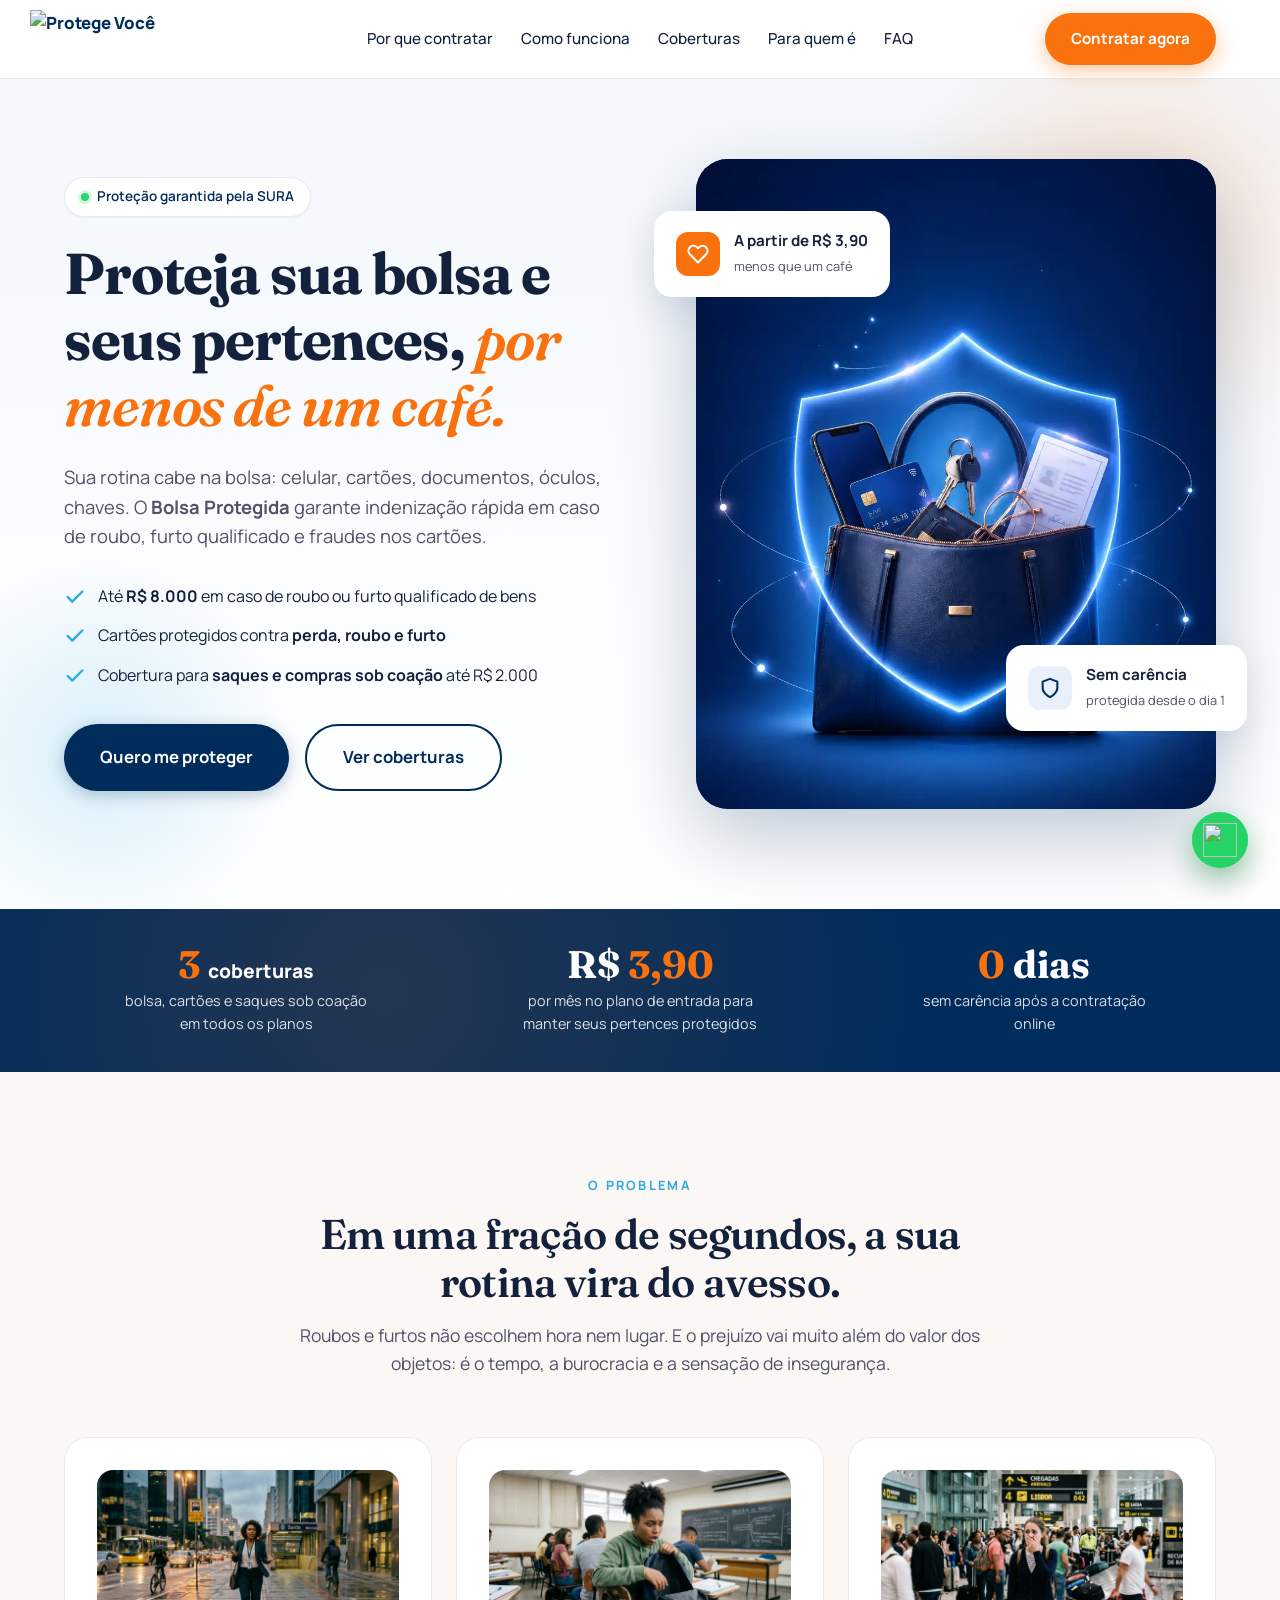
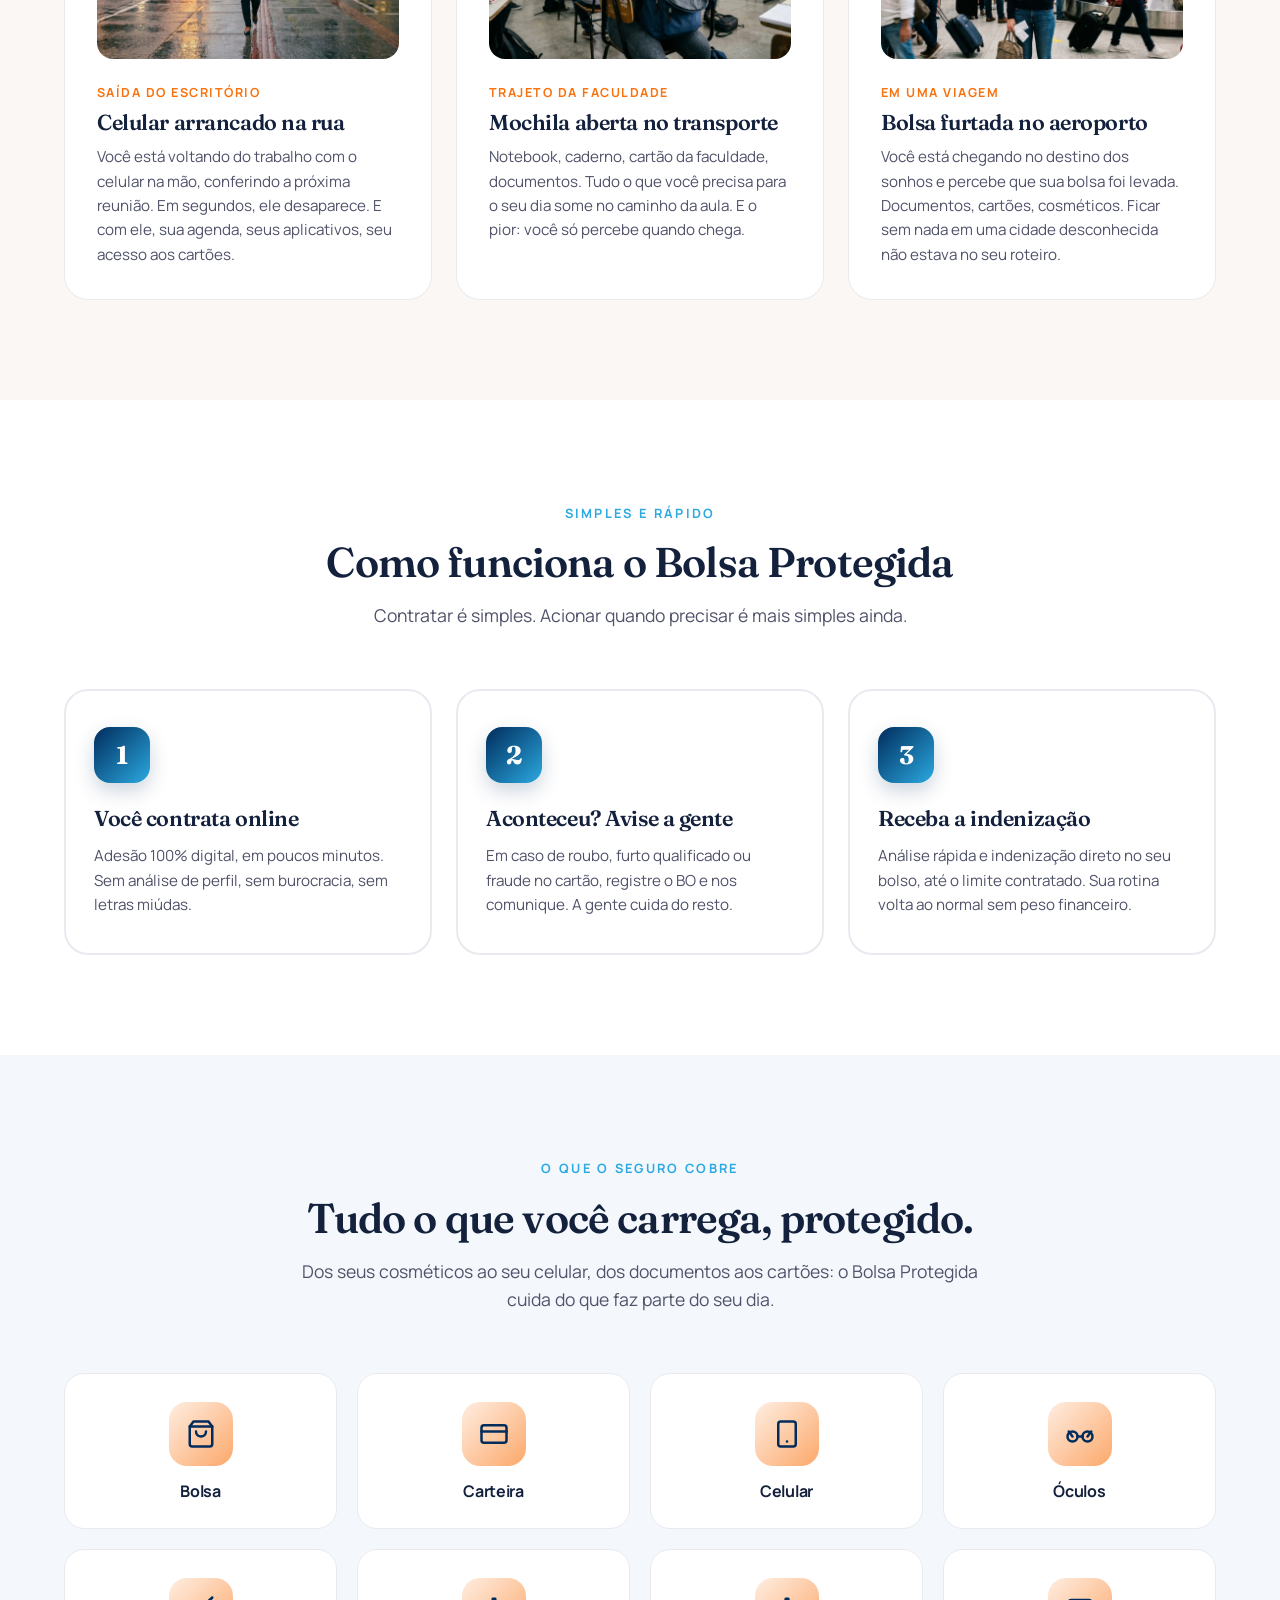
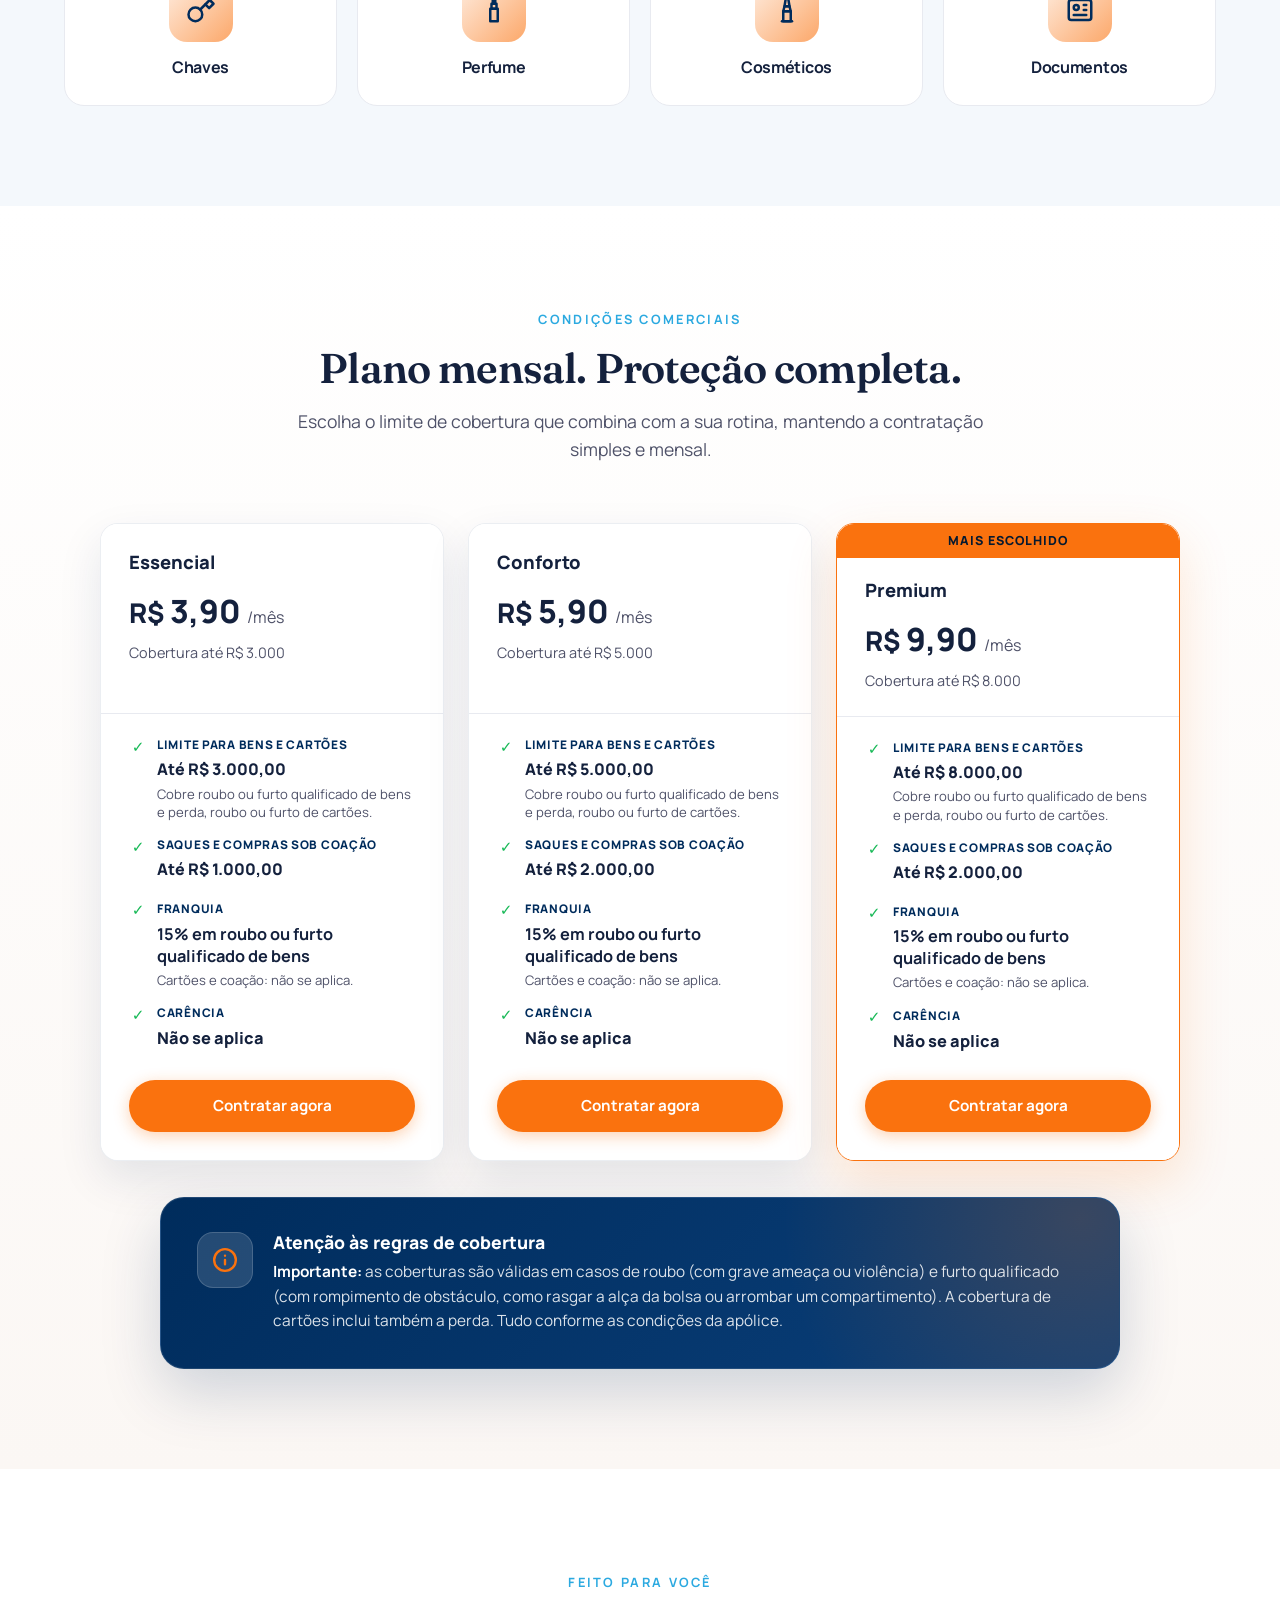
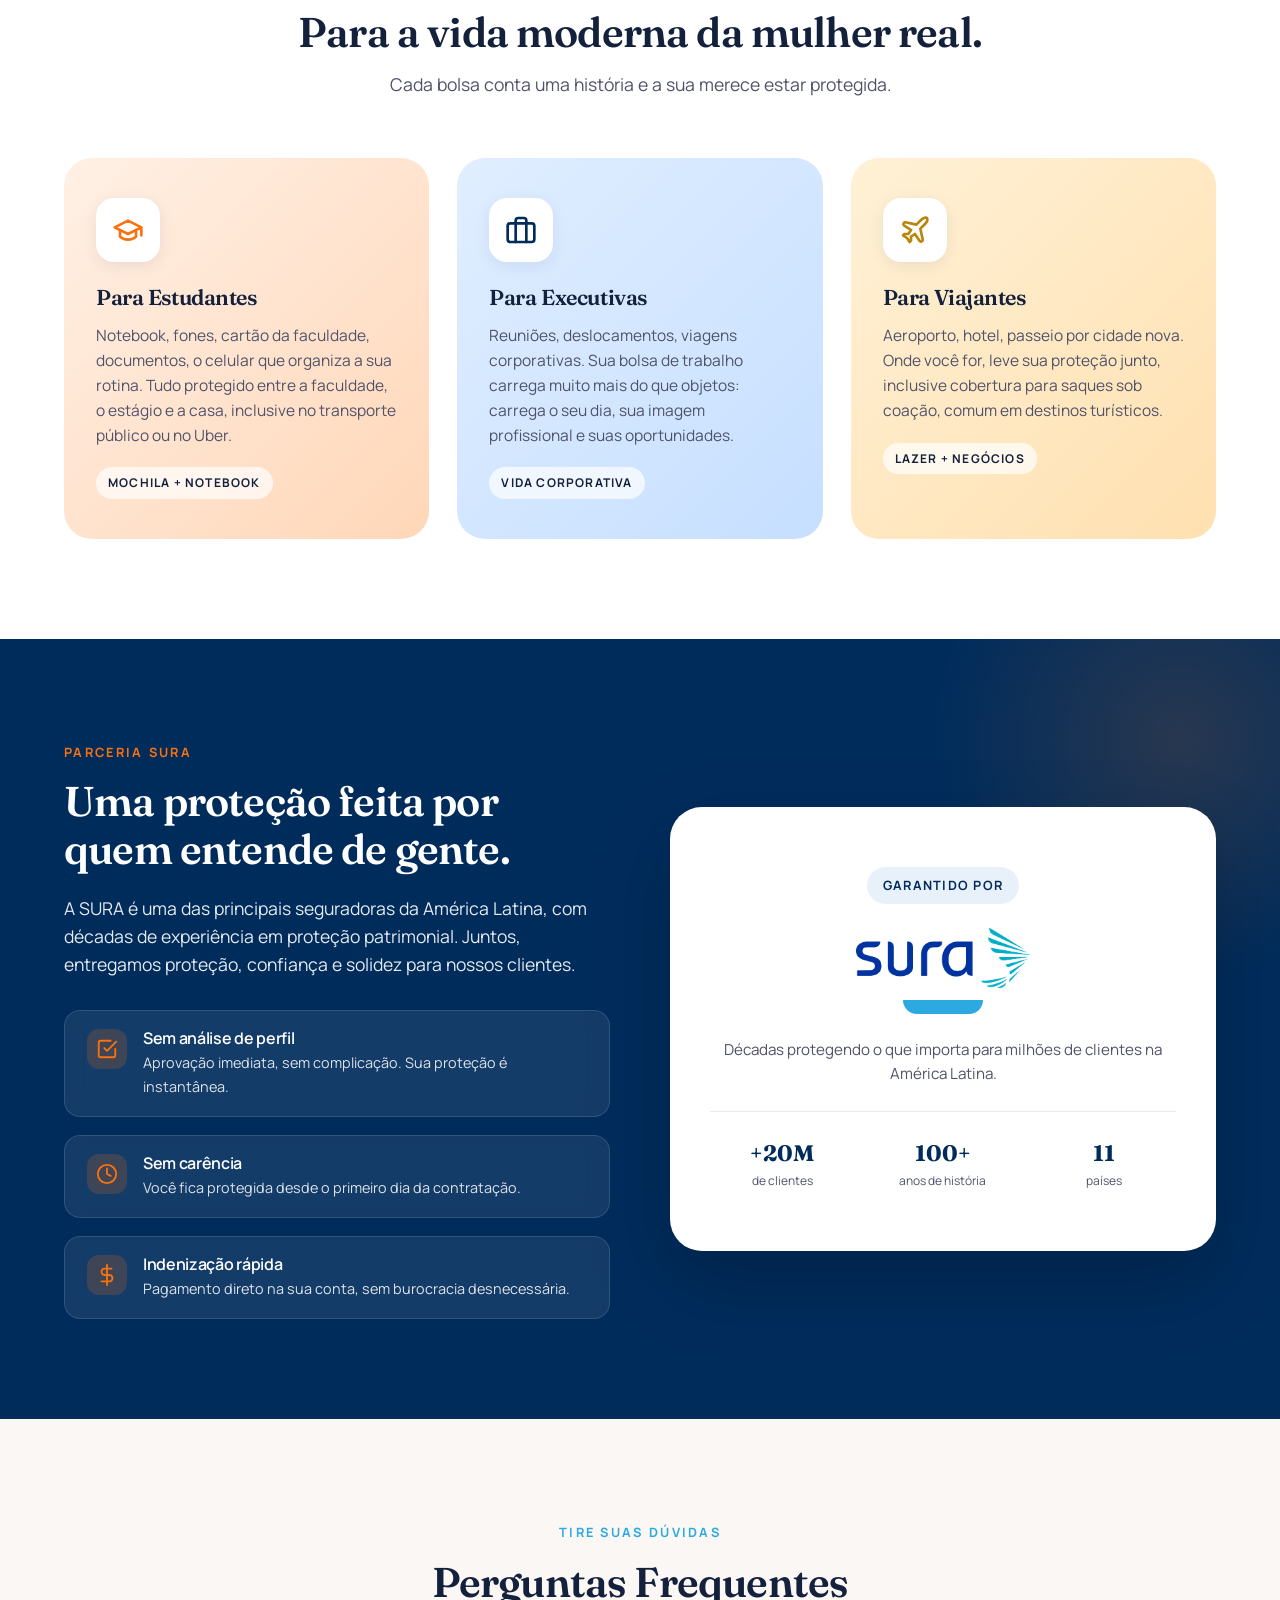
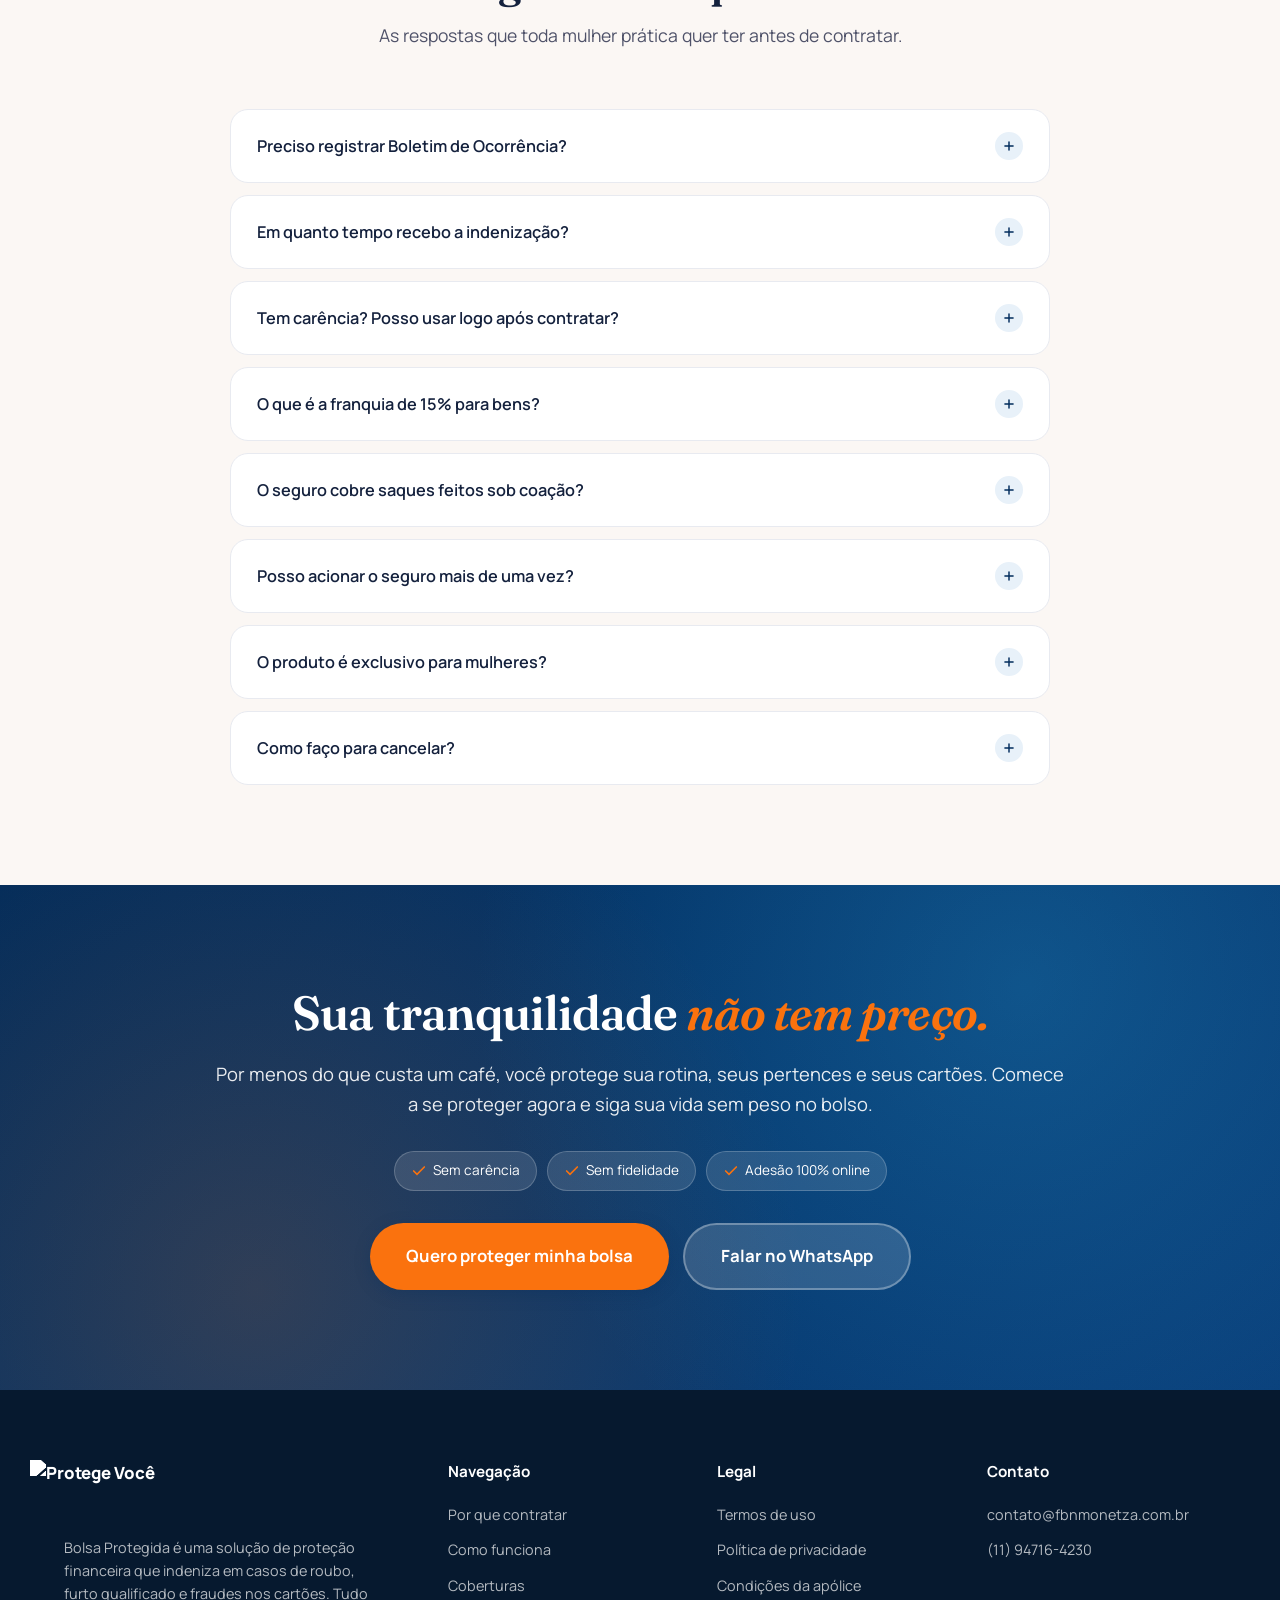
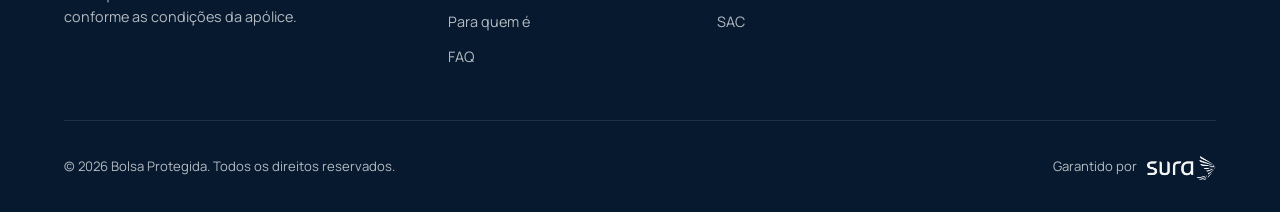
==== commit 61babfdf: "Troca separadores dos planos por checks" ====
--- a/index.html
+++ b/index.html
@@ -267,9 +267,11 @@
   transition: var(--transition);
 }
 .planificacao-col:hover { transform: translateY(-4px); box-shadow: 0 22px 52px rgba(0, 44, 92, 0.14); }
-.planificacao-col.destacado { border-color: rgba(250, 114, 14, 0.5); box-shadow: 0 20px 52px rgba(250, 114, 14, 0.16); }
+.planificacao-col.destacado { border-color: var(--rosa-acento); box-shadow: 0 20px 52px rgba(250, 114, 14, 0.16); }
 .planificacao-col.destacado::before {
-  content: ''; position: absolute; inset: 0 0 auto; height: 7px; background: var(--rosa-acento); z-index: 3;
+  content: 'MAIS ESCOLHIDO'; position: absolute; inset: 0 0 auto; height: 34px; background: var(--rosa-acento); z-index: 3;
+  display: flex; align-items: center; justify-content: center;
+  color: #06192F; font-size: 0.78rem; font-weight: 900; letter-spacing: 0.08em;
 }
 .planificacao-head {
   min-height: 190px; padding: 0; display: flex; flex-direction: column; gap: 0;
@@ -277,44 +279,46 @@
 }
 .planificacao-title {
   display: flex; align-items: center; justify-content: space-between; gap: 12px;
-  background: var(--azul-sura); padding: 18px 22px;
-}
-.planificacao-col.destacado .planificacao-title { padding-top: 24px; }
+  background: var(--branco); padding: 28px 28px 0;
+}
+.planificacao-col.destacado .planificacao-title { padding-top: 56px; }
 .planificacao-title h4 {
-  font-family: 'Manrope', sans-serif; font-size: 0.95rem; font-weight: 800; letter-spacing: 0.08em;
-  text-transform: uppercase; color: var(--branco);
+  font-family: 'Manrope', sans-serif; font-size: 1.15rem; font-weight: 800; letter-spacing: 0;
+  text-transform: none; color: var(--texto);
 }
 .plano-tag {
-  display: inline-flex; align-items: center; justify-content: center; padding: 5px 10px; border-radius: 999px;
-  background: rgba(255,255,255,0.16); color: var(--branco); font-size: 0.72rem; font-weight: 900;
-}
-.plano-tag.accent { background: var(--rosa-acento); color: var(--branco); }
+  display: none;
+}
 .plano-preco { display: flex; align-items: baseline; gap: 6px; flex-wrap: wrap; }
 .plano-preco .label { flex-basis: 100%; font-size: 0.9rem; color: var(--texto-suave); margin-right: 0; }
 .plano-preco .parcelas { font-size: 1rem; font-weight: 800; color: var(--azul-sura); margin-right: 2px; }
-.plano-preco .apenas { font-size: 1rem; font-weight: 800; color: var(--azul-sura); margin-right: 2px; }
-.plano-preco .moeda { font-size: 1.2rem; font-weight: 700; color: var(--azul-sura); }
-.plano-preco .num { font-family: 'Fraunces', serif; font-size: 3rem; font-weight: 700; color: var(--azul-sura); line-height: 1; }
+.plano-preco .moeda { font-size: 1.7rem; font-weight: 800; color: var(--texto); }
+.plano-preco .num { font-family: 'Manrope', sans-serif; font-size: 2rem; font-weight: 800; color: var(--texto); line-height: 1; letter-spacing: 0; }
 .plano-preco .periodo { font-size: 1rem; color: var(--texto-suave); }
 .plano-preco .cafezinho { flex-basis: 100%; font-size: 0.9rem; color: var(--texto-suave); margin-top: -2px; }
-.planificacao-head .plano-preco { padding: 26px 28px 0; }
-.planificacao-sub { color: var(--texto-suave); font-size: 0.9rem; line-height: 1.45; padding: 12px 28px 26px; }
-.planificacao-body { display: flex; flex-direction: column; flex: 1; }
+.planificacao-head .plano-preco { padding: 18px 28px 0; }
+.planificacao-sub { color: var(--texto-suave); font-size: 0.9rem; line-height: 1.45; padding: 8px 28px 24px; }
+.planificacao-body { display: flex; flex-direction: column; flex: 1; gap: 15px; padding: 22px 28px 0; }
 .planificacao-row {
-  min-height: 86px; padding: 17px 28px; display: grid; gap: 7px; align-content: center;
-  border-bottom: 1px solid var(--borda);
-}
-.planificacao-row.compact { min-height: 72px; }
+  min-height: auto; padding: 0; display: grid; grid-template-columns: 18px minmax(0, 1fr);
+  column-gap: 10px; row-gap: 4px; align-content: start;
+}
+.planificacao-row::before {
+  content: '\2713'; grid-column: 1; grid-row: 1 / span 3;
+  width: 18px; height: 18px; display: inline-flex; align-items: center; justify-content: center;
+  color: #18B957; font-size: 0.95rem; font-weight: 900; line-height: 1; margin-top: 1px;
+}
+.planificacao-row > * { grid-column: 2; }
+.planificacao-row.compact { min-height: auto; }
 .planificacao-row .label {
-  font-size: 0.78rem; font-weight: 800; color: var(--azul-sura); letter-spacing: 0.08em; text-transform: uppercase;
+  font-size: 0.74rem; font-weight: 800; color: var(--azul-sura); letter-spacing: 0.06em; text-transform: uppercase;
 }
 .planificacao-row strong { font-size: 1.02rem; color: var(--texto); line-height: 1.35; }
 .planificacao-row .valor { font-family: 'Manrope', sans-serif; font-size: 1rem; font-weight: 800; color: var(--texto); line-height: 1.35; }
 .planificacao-row small { color: var(--texto-suave); font-size: 0.82rem; line-height: 1.4; }
 .status-ok {
-  width: fit-content; display: inline-flex; align-items: center; justify-content: center;
-  padding: 5px 10px; border-radius: 999px; color: #18B957; background: rgba(43, 213, 108, 0.1);
-  border: 1px solid rgba(43, 213, 108, 0.16); font-size: 0.9rem; font-weight: 900;
+  width: auto; display: block; padding: 0; border-radius: 0; color: var(--texto);
+  background: transparent; border: none; font-size: 1rem; font-weight: 800;
 }
 .planificacao-cta { margin-top: auto; padding: 24px 28px 28px; background: var(--branco); }
 .planificacao-cta .btn { width: 100%; }
@@ -474,11 +478,12 @@
   section { padding: 70px 0; }
   .planificacao-grid { grid-template-columns: 1fr; gap: 18px; }
   .planificacao-head { min-height: auto; }
-  .planificacao-title { padding: 17px 20px; }
-  .planificacao-col.destacado .planificacao-title { padding-top: 22px; }
-  .planificacao-head .plano-preco { padding: 22px 24px 0; }
-  .planificacao-sub { padding: 10px 24px 22px; }
-  .planificacao-row { min-height: auto; padding: 16px 24px; }
+  .planificacao-title { padding: 24px 24px 0; }
+  .planificacao-col.destacado .planificacao-title { padding-top: 52px; }
+  .planificacao-head .plano-preco { padding: 16px 24px 0; }
+  .planificacao-sub { padding: 8px 24px 22px; }
+  .planificacao-body { padding: 20px 24px 0; }
+  .planificacao-row { min-height: auto; padding: 0; }
   .planificacao-cta { padding: 22px 24px 24px; }
   .plano-notas { margin-top: 24px; }
   .coberturas-info { grid-template-columns: 1fr; }
@@ -761,16 +766,14 @@
           <article class="planificacao-col">
             <div class="planificacao-head">
               <div class="planificacao-title">
-                <h4>Plano 1</h4>
-                <span class="plano-tag">Essencial</span>
+                <h4>Essencial</h4>
               </div>
               <div class="plano-preco">
-                <span class="apenas">apenas</span>
                 <span class="moeda">R$</span>
                 <span class="num">3,90</span>
-                <span class="periodo">por mês</span>
-              </div>
-              <p class="planificacao-sub">Entrada objetiva para proteger pertences, cartões e eventos sob coação.</p>
+                <span class="periodo">/mês</span>
+              </div>
+              <p class="planificacao-sub">Cobertura até R$ 3.000</p>
             </div>
             <div class="planificacao-body">
               <div class="planificacao-row">
@@ -797,19 +800,17 @@
             </div>
           </article>
 
-          <article class="planificacao-col destacado">
+          <article class="planificacao-col">
             <div class="planificacao-head">
               <div class="planificacao-title">
-                <h4>Plano 2</h4>
-                <span class="plano-tag accent">Mais escolhido</span>
+                <h4>Conforto</h4>
               </div>
               <div class="plano-preco">
-                <span class="apenas">apenas</span>
                 <span class="moeda">R$</span>
                 <span class="num">5,90</span>
-                <span class="periodo">por mês</span>
-              </div>
-              <p class="planificacao-sub">Equilíbrio entre preço e cobertura, com limite maior para bens e cartões.</p>
+                <span class="periodo">/mês</span>
+              </div>
+              <p class="planificacao-sub">Cobertura até R$ 5.000</p>
             </div>
             <div class="planificacao-body">
               <div class="planificacao-row">
@@ -836,19 +837,17 @@
             </div>
           </article>
 
-          <article class="planificacao-col">
+          <article class="planificacao-col destacado">
             <div class="planificacao-head">
               <div class="planificacao-title">
-                <h4>Plano 3</h4>
-                <span class="plano-tag">Maior limite</span>
+                <h4>Premium</h4>
               </div>
               <div class="plano-preco">
-                <span class="apenas">apenas</span>
                 <span class="moeda">R$</span>
                 <span class="num">9,90</span>
-                <span class="periodo">por mês</span>
-              </div>
-              <p class="planificacao-sub">A opção com maior proteção para quem quer ampliar os limites contratados.</p>
+                <span class="periodo">/mês</span>
+              </div>
+              <p class="planificacao-sub">Cobertura até R$ 8.000</p>
             </div>
             <div class="planificacao-body">
               <div class="planificacao-row">
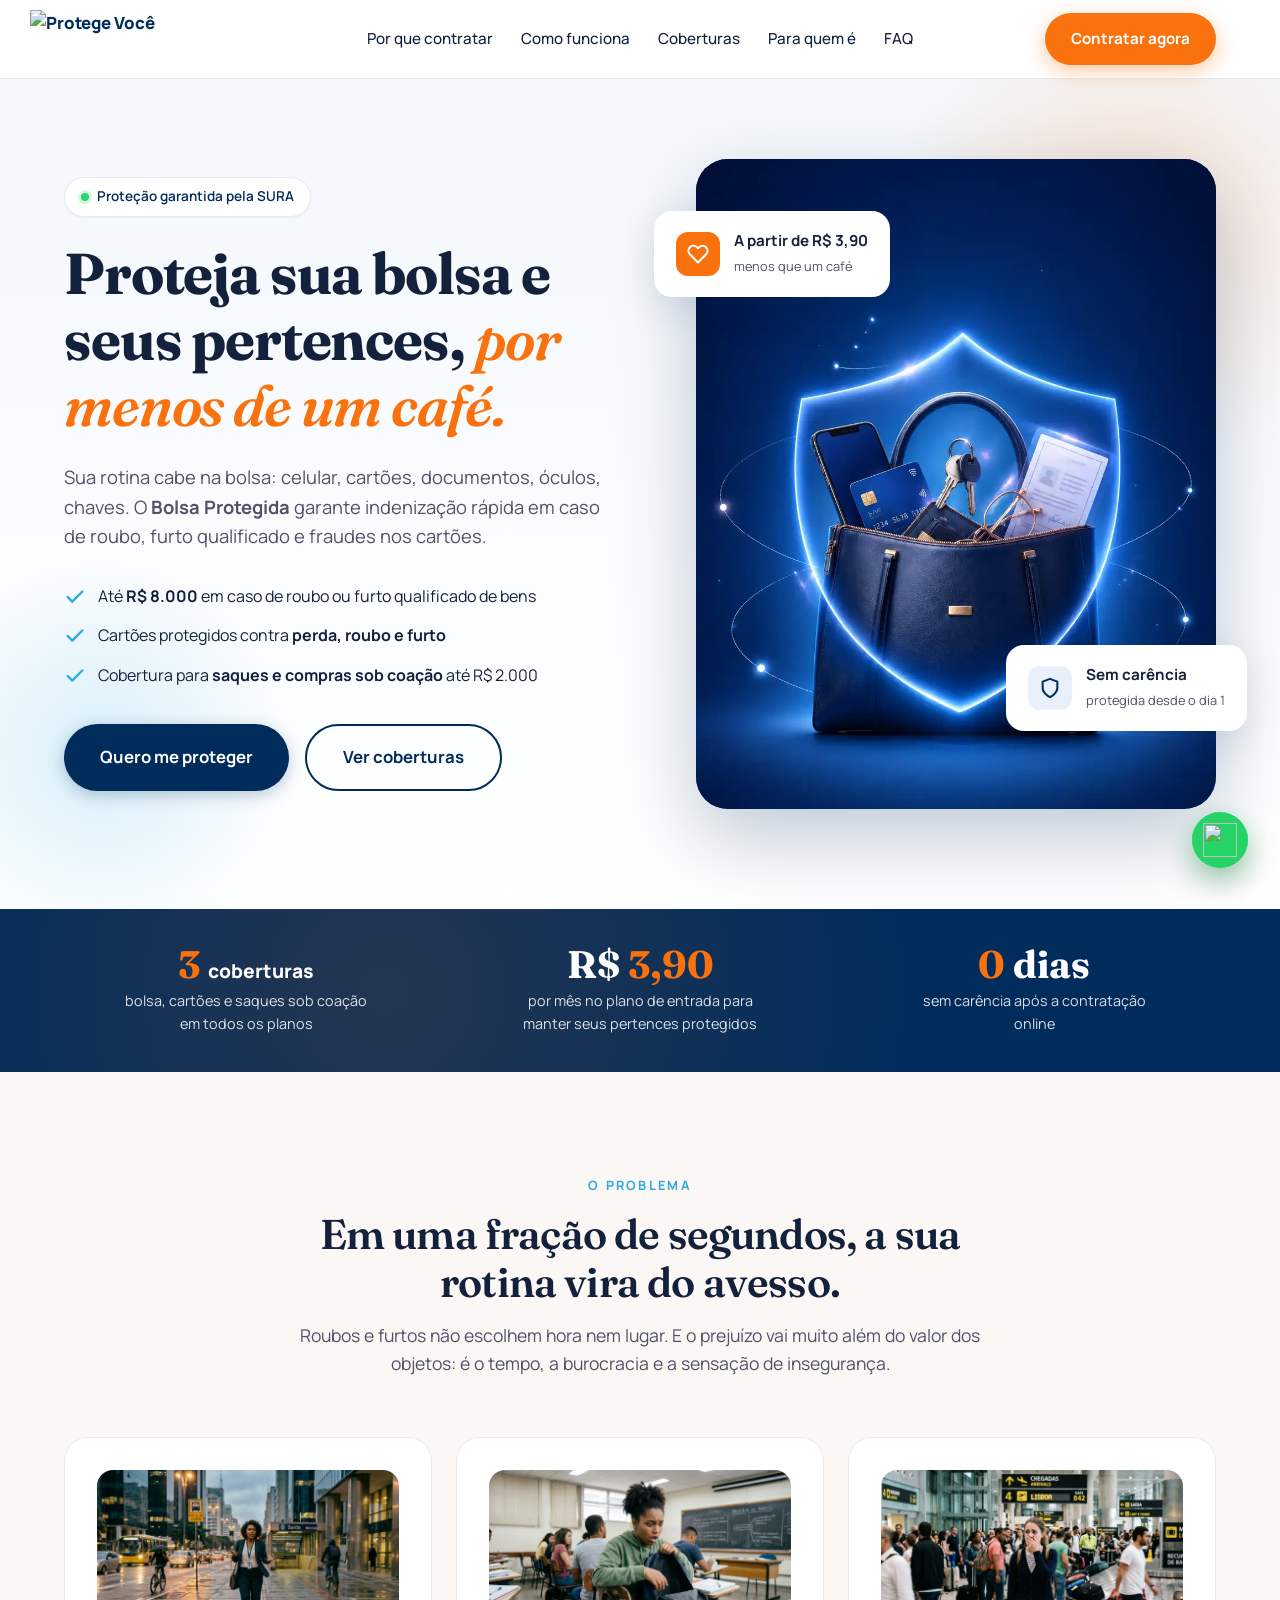
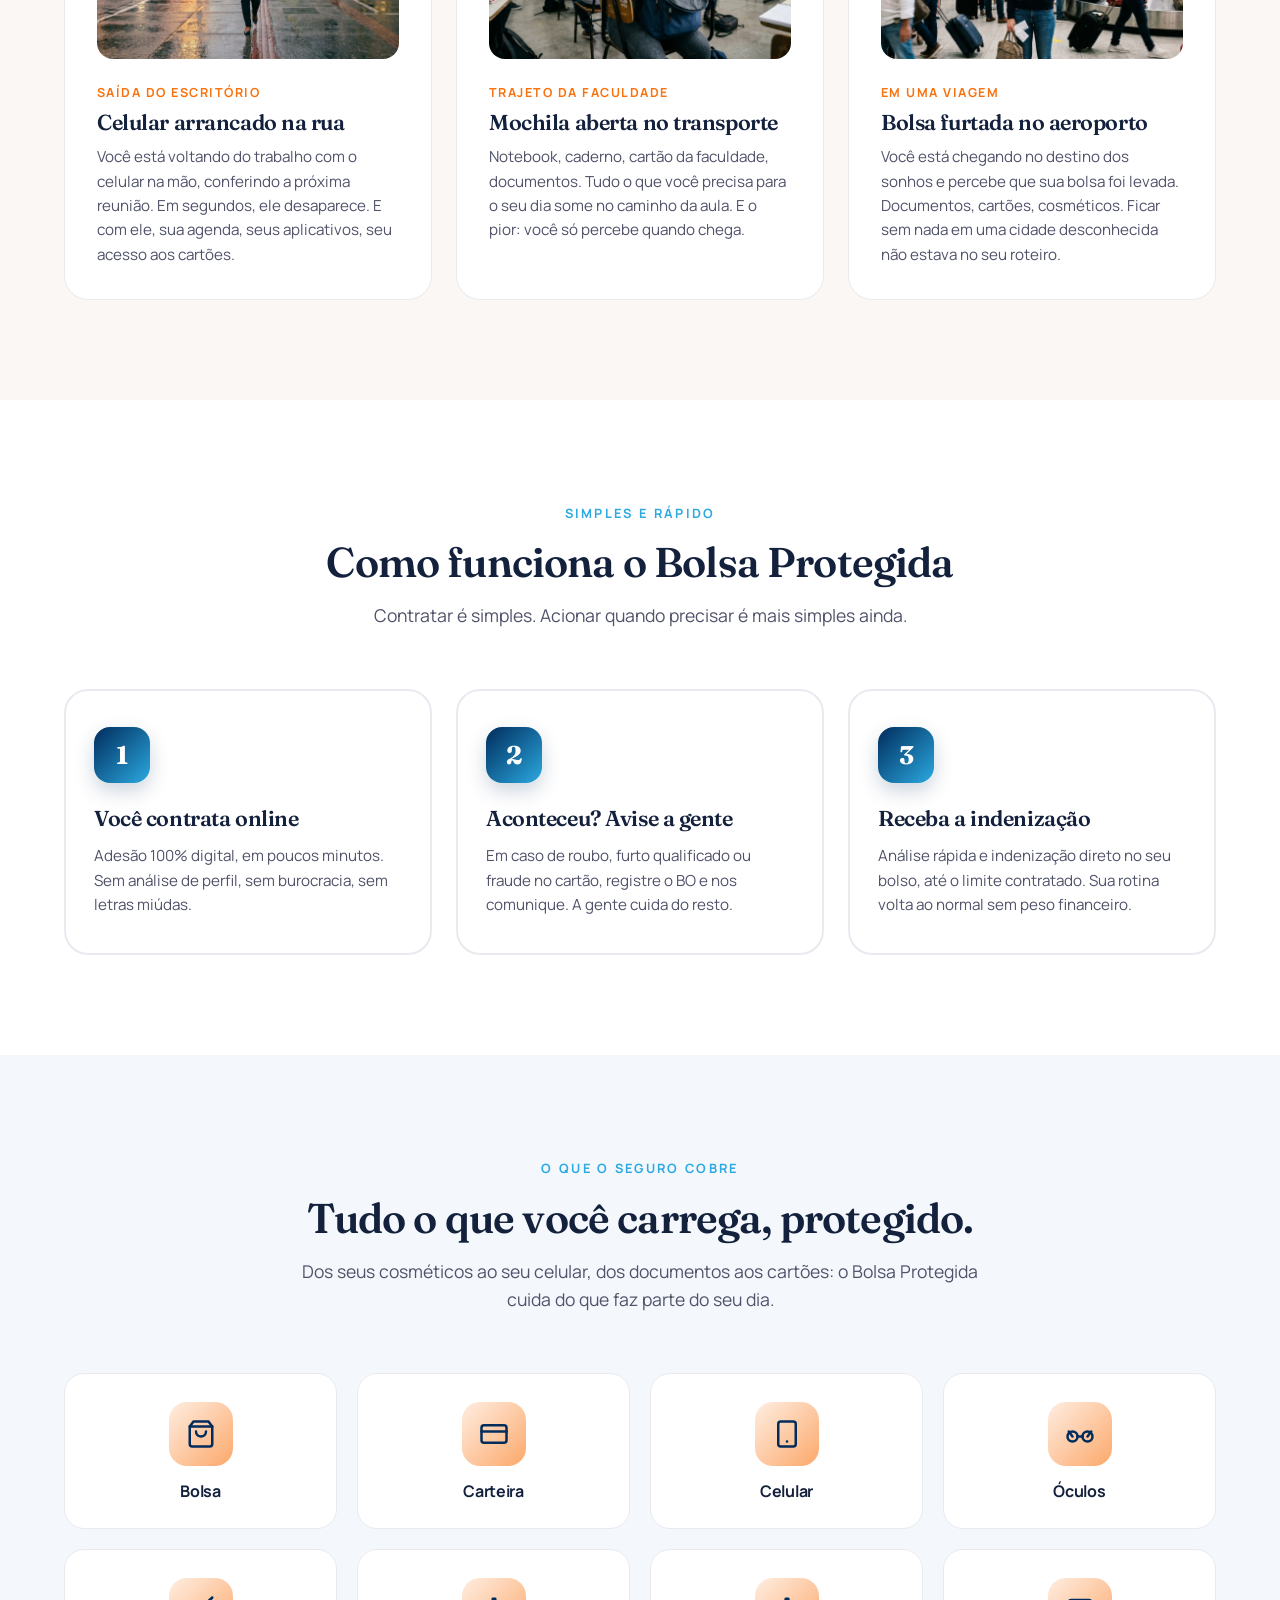
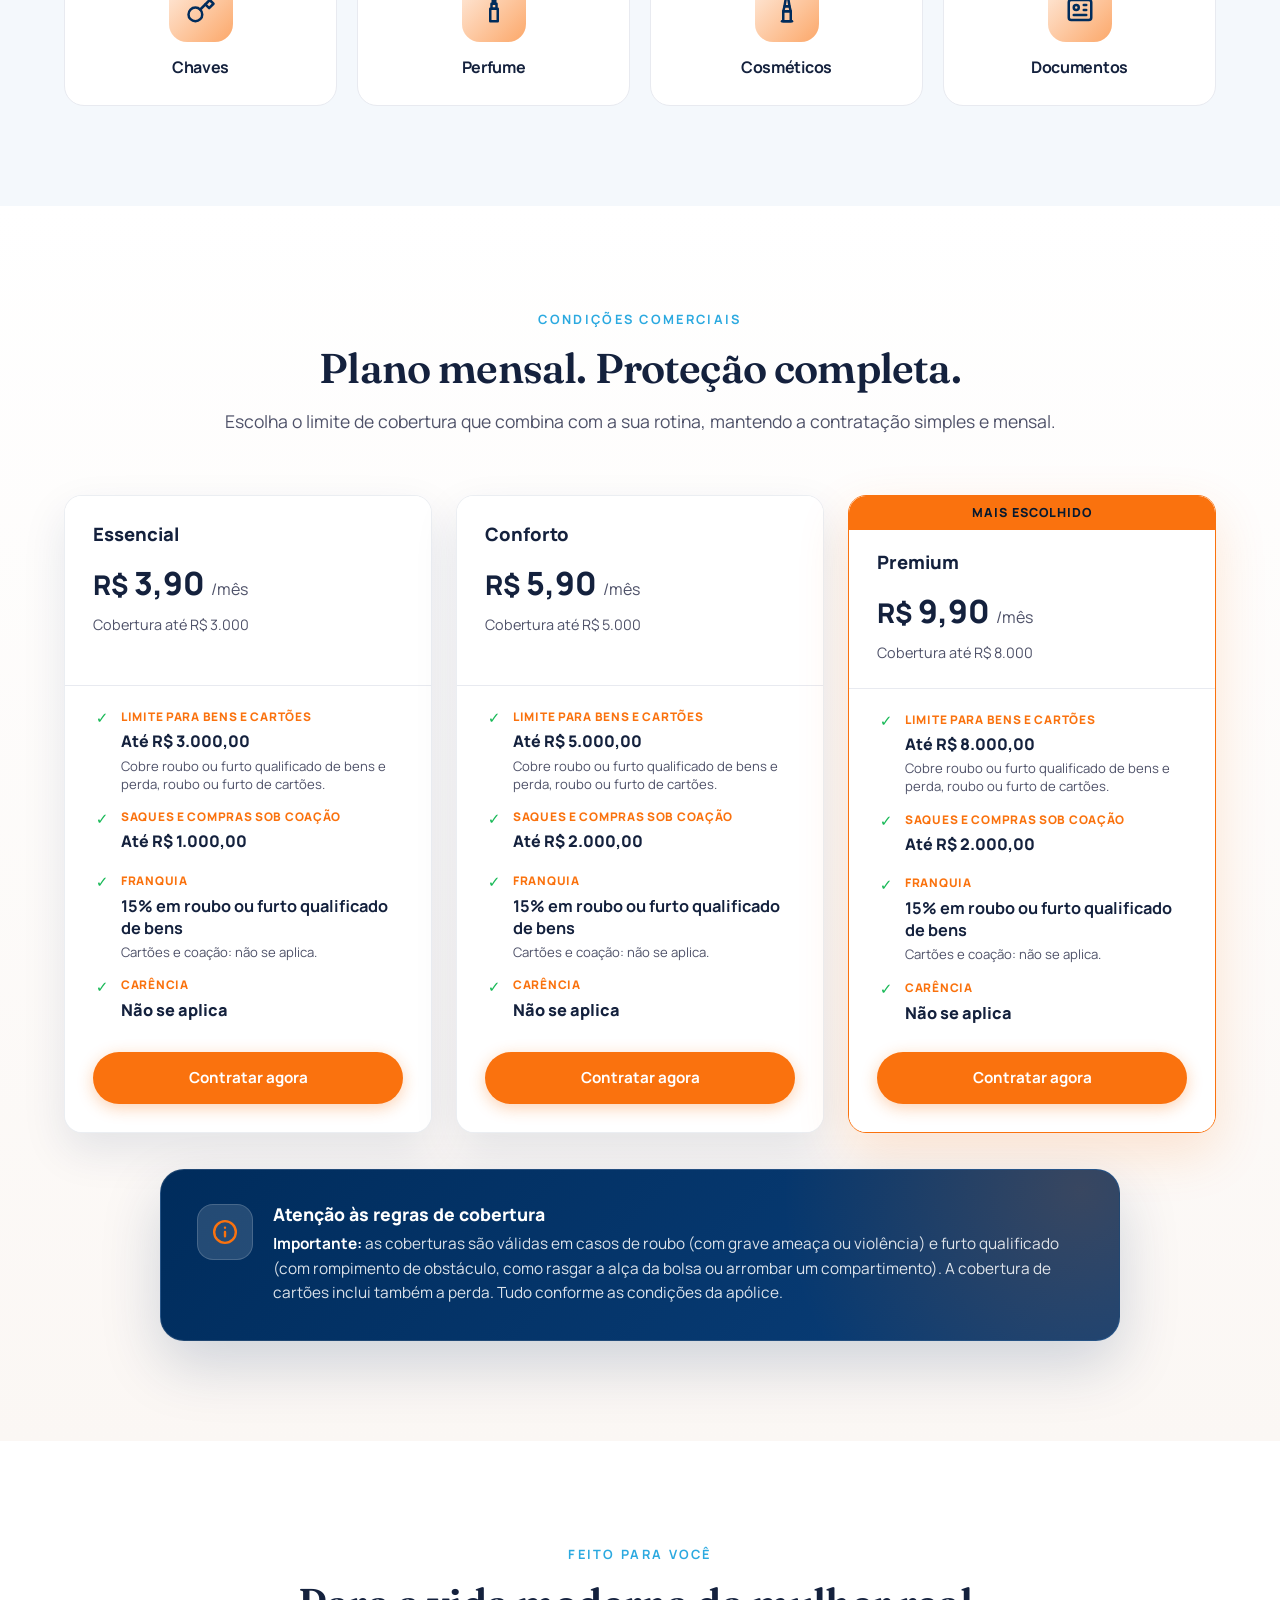
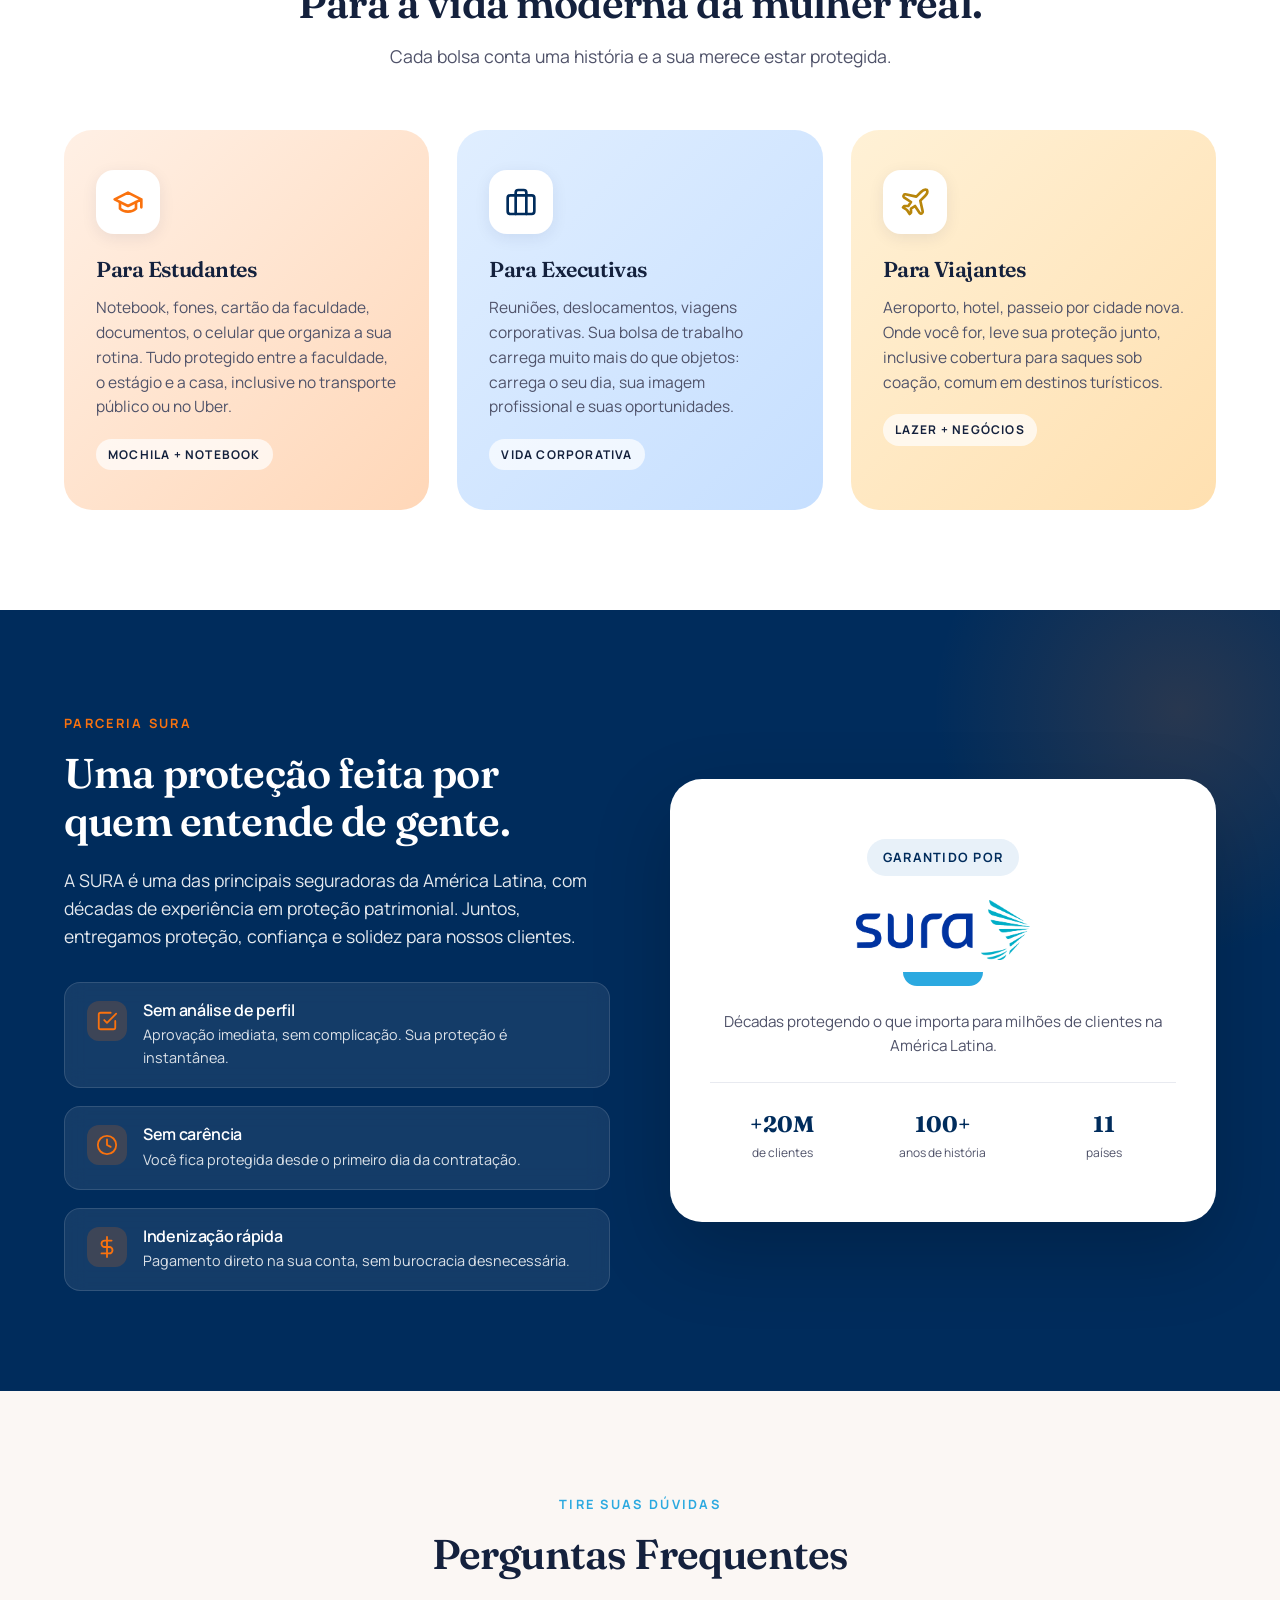
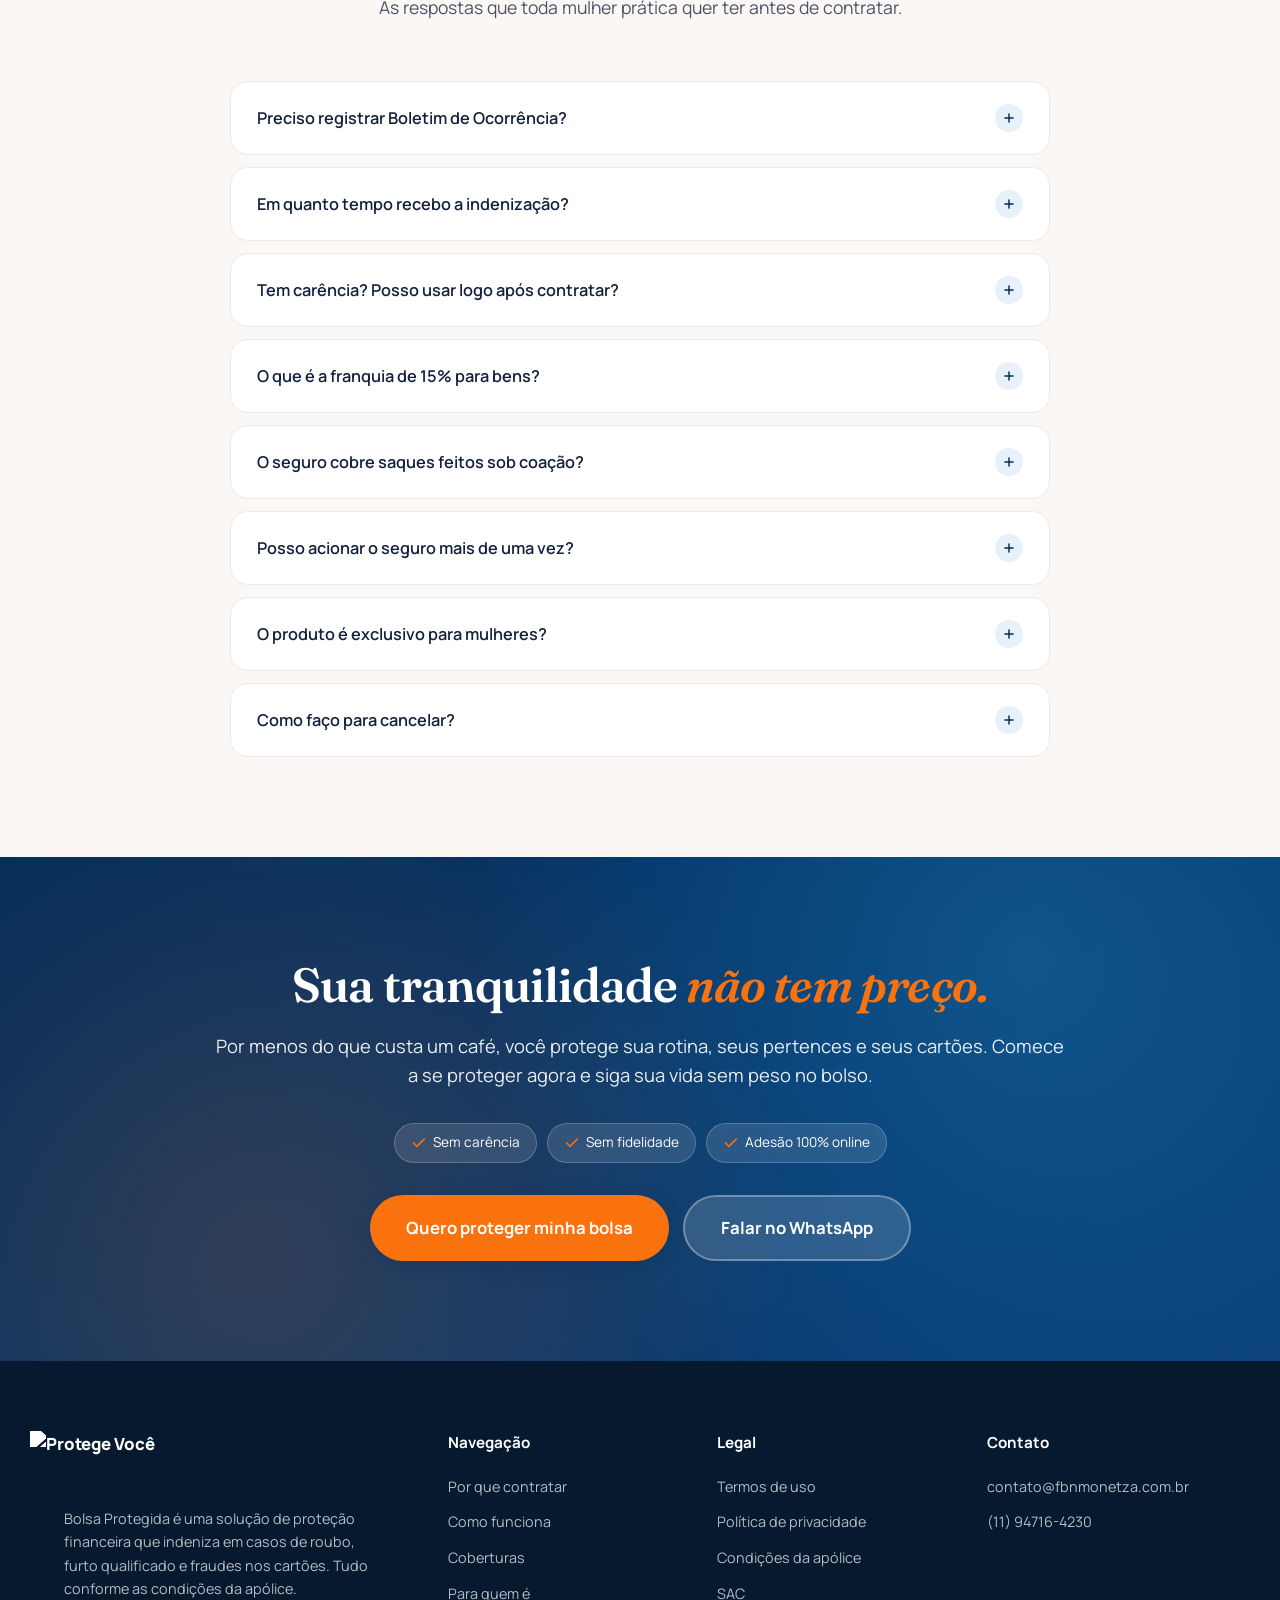
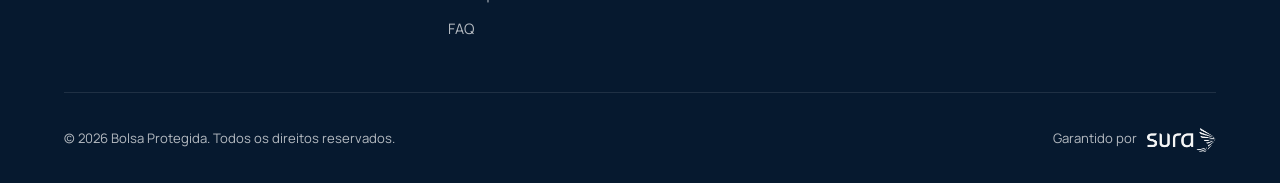
==== commit bec113ba: "Mantem subtitulo dos planos em uma linha" ====
--- a/index.html
+++ b/index.html
@@ -255,7 +255,9 @@
 
 /* ===== PLANO / TABELA ===== */
 .plano { background: linear-gradient(180deg, var(--branco) 0%, var(--creme) 100%); scroll-margin-top: 96px; }
-.plano-wrapper { max-width: 1080px; margin: 0 auto; }
+.plano .section-head { max-width: 920px; }
+.plano .section-head p { white-space: nowrap; }
+.plano-wrapper { width: 100%; max-width: none; margin: 0; }
 
 .planificacao-grid {
   display: grid; grid-template-columns: repeat(3, minmax(0, 1fr)); gap: 24px;
@@ -289,7 +291,7 @@
 .plano-tag {
   display: none;
 }
-.plano-preco { display: flex; align-items: baseline; gap: 6px; flex-wrap: wrap; }
+.plano-preco { min-height: 40px; display: flex; align-items: baseline; gap: 6px; flex-wrap: nowrap; }
 .plano-preco .label { flex-basis: 100%; font-size: 0.9rem; color: var(--texto-suave); margin-right: 0; }
 .plano-preco .parcelas { font-size: 1rem; font-weight: 800; color: var(--azul-sura); margin-right: 2px; }
 .plano-preco .moeda { font-size: 1.7rem; font-weight: 800; color: var(--texto); }
@@ -311,7 +313,7 @@
 .planificacao-row > * { grid-column: 2; }
 .planificacao-row.compact { min-height: auto; }
 .planificacao-row .label {
-  font-size: 0.74rem; font-weight: 800; color: var(--azul-sura); letter-spacing: 0.06em; text-transform: uppercase;
+  font-size: 0.74rem; font-weight: 800; color: var(--rosa-acento); letter-spacing: 0.06em; text-transform: uppercase;
 }
 .planificacao-row strong { font-size: 1.02rem; color: var(--texto); line-height: 1.35; }
 .planificacao-row .valor { font-family: 'Manrope', sans-serif; font-size: 1rem; font-weight: 800; color: var(--texto); line-height: 1.35; }
@@ -486,6 +488,7 @@
   .planificacao-row { min-height: auto; padding: 0; }
   .planificacao-cta { padding: 22px 24px 24px; }
   .plano-notas { margin-top: 24px; }
+  .plano .section-head p { white-space: normal; }
   .coberturas-info { grid-template-columns: 1fr; }
 }
 @media (max-width: 540px) {
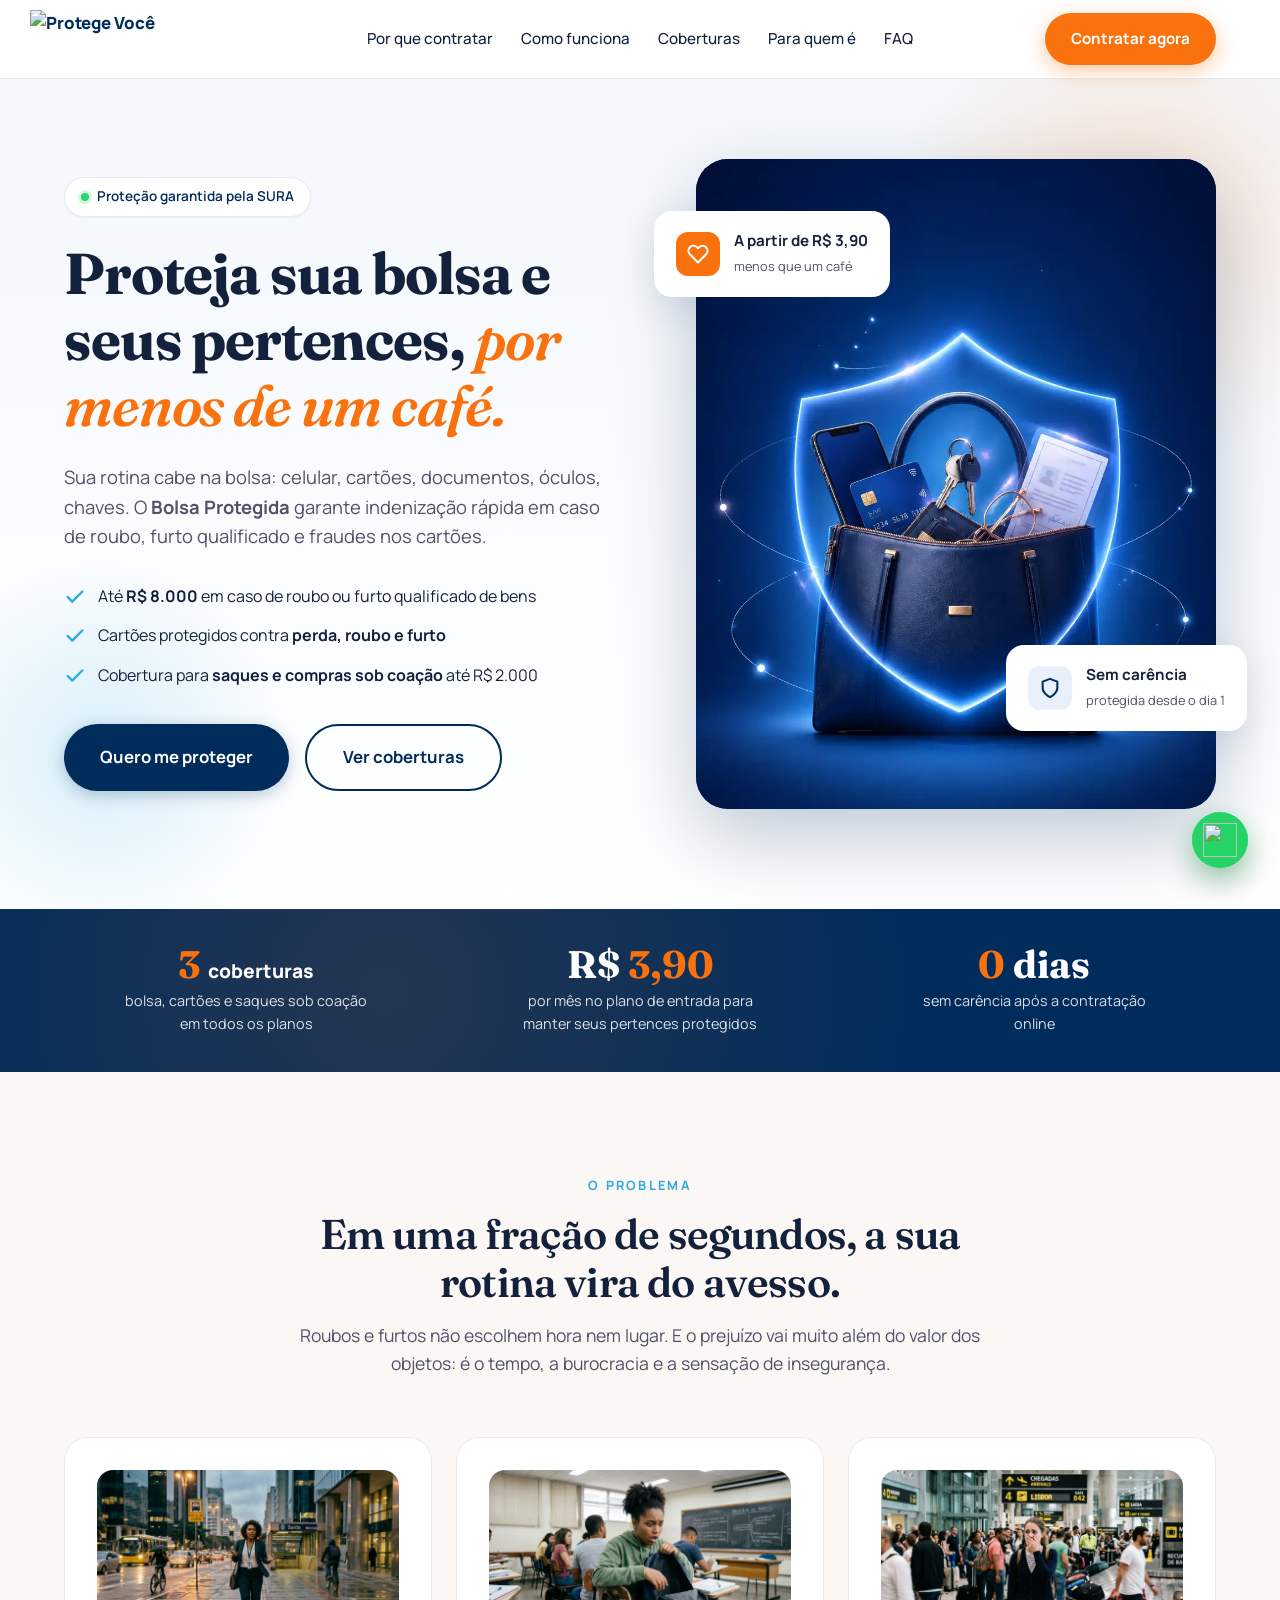
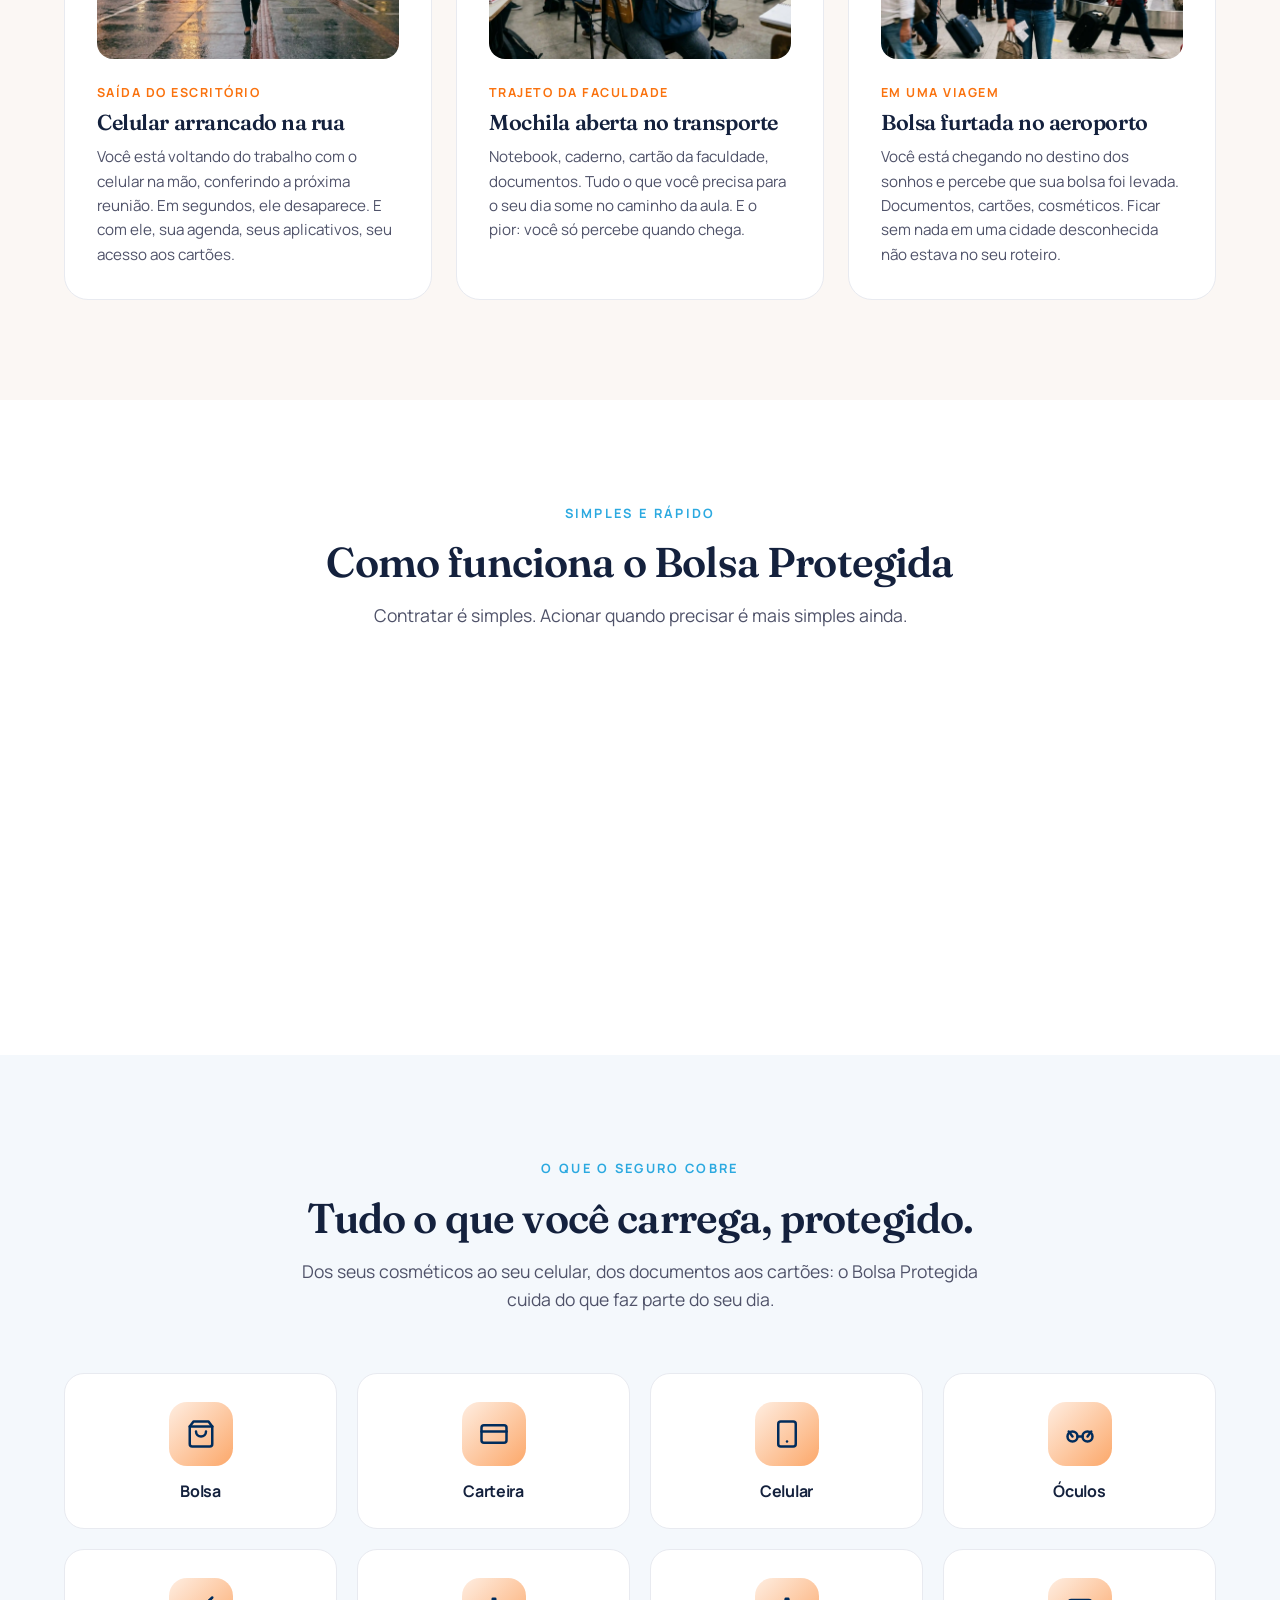
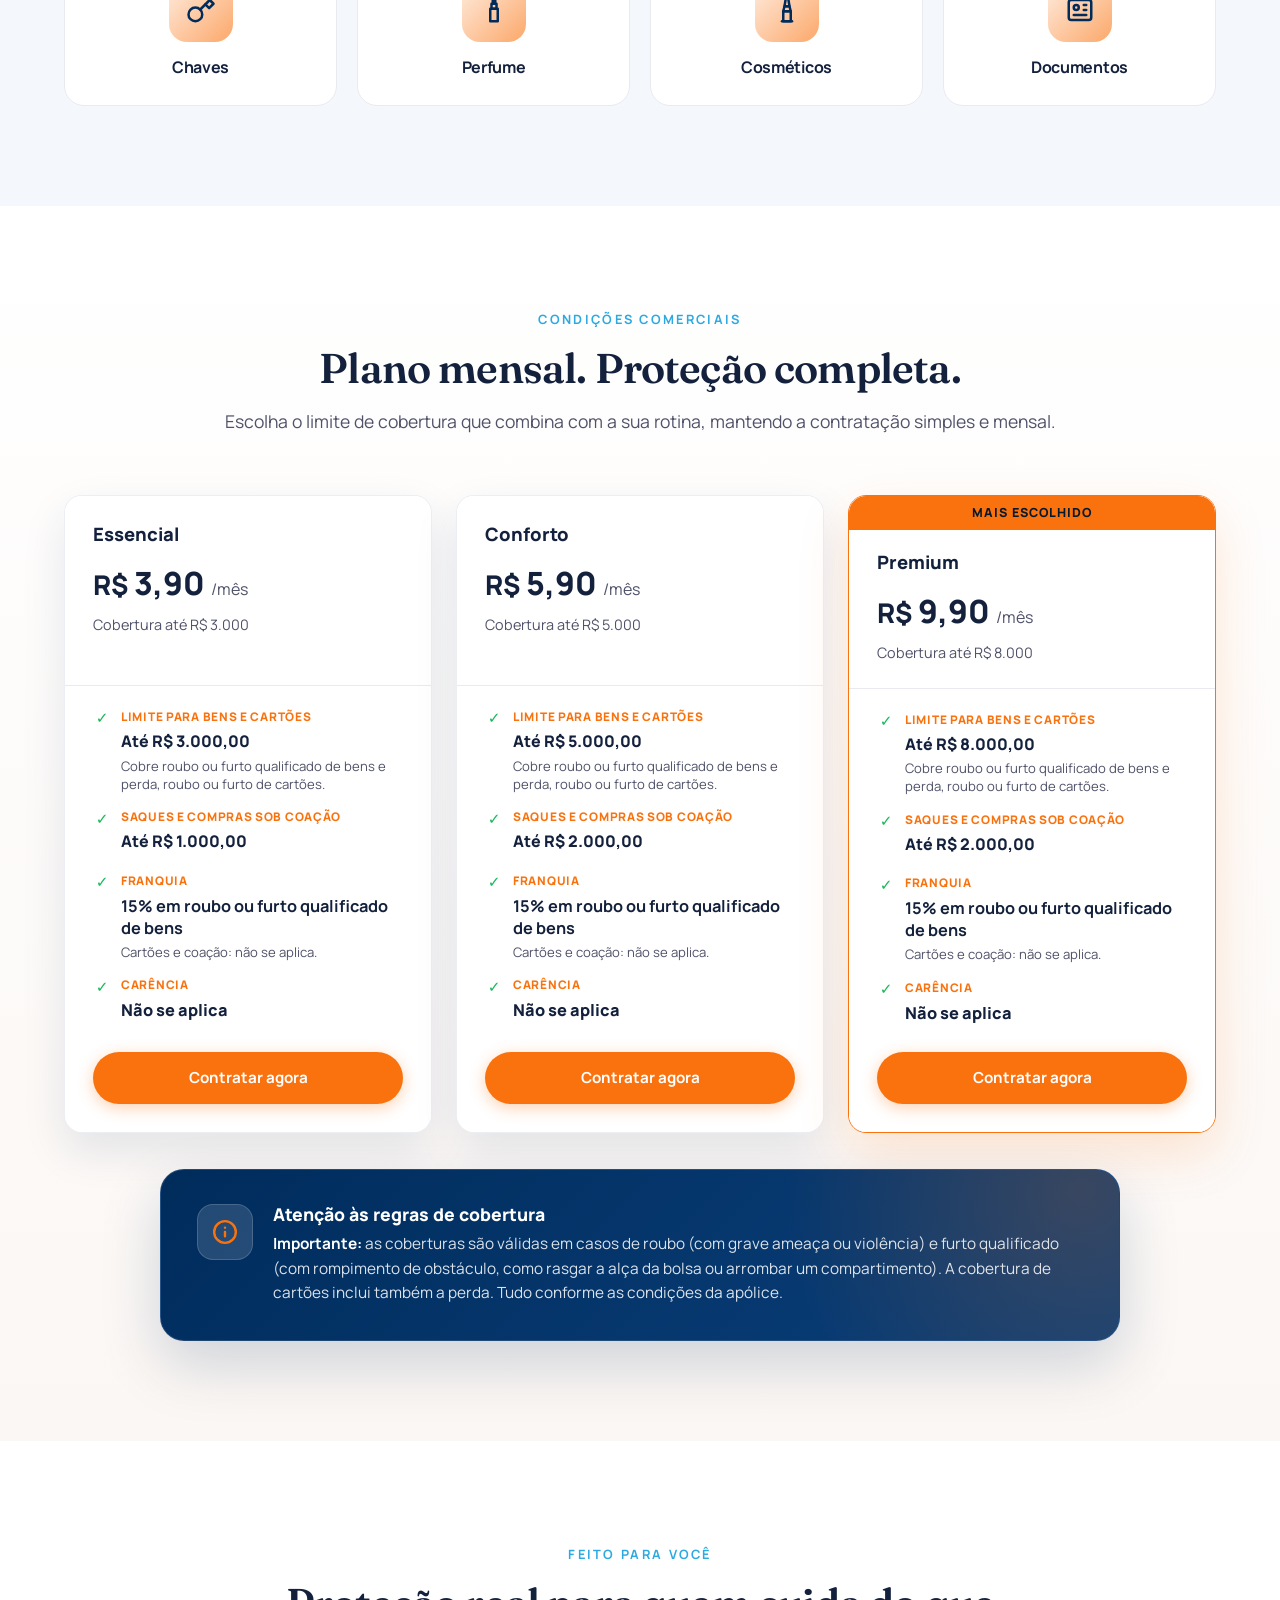
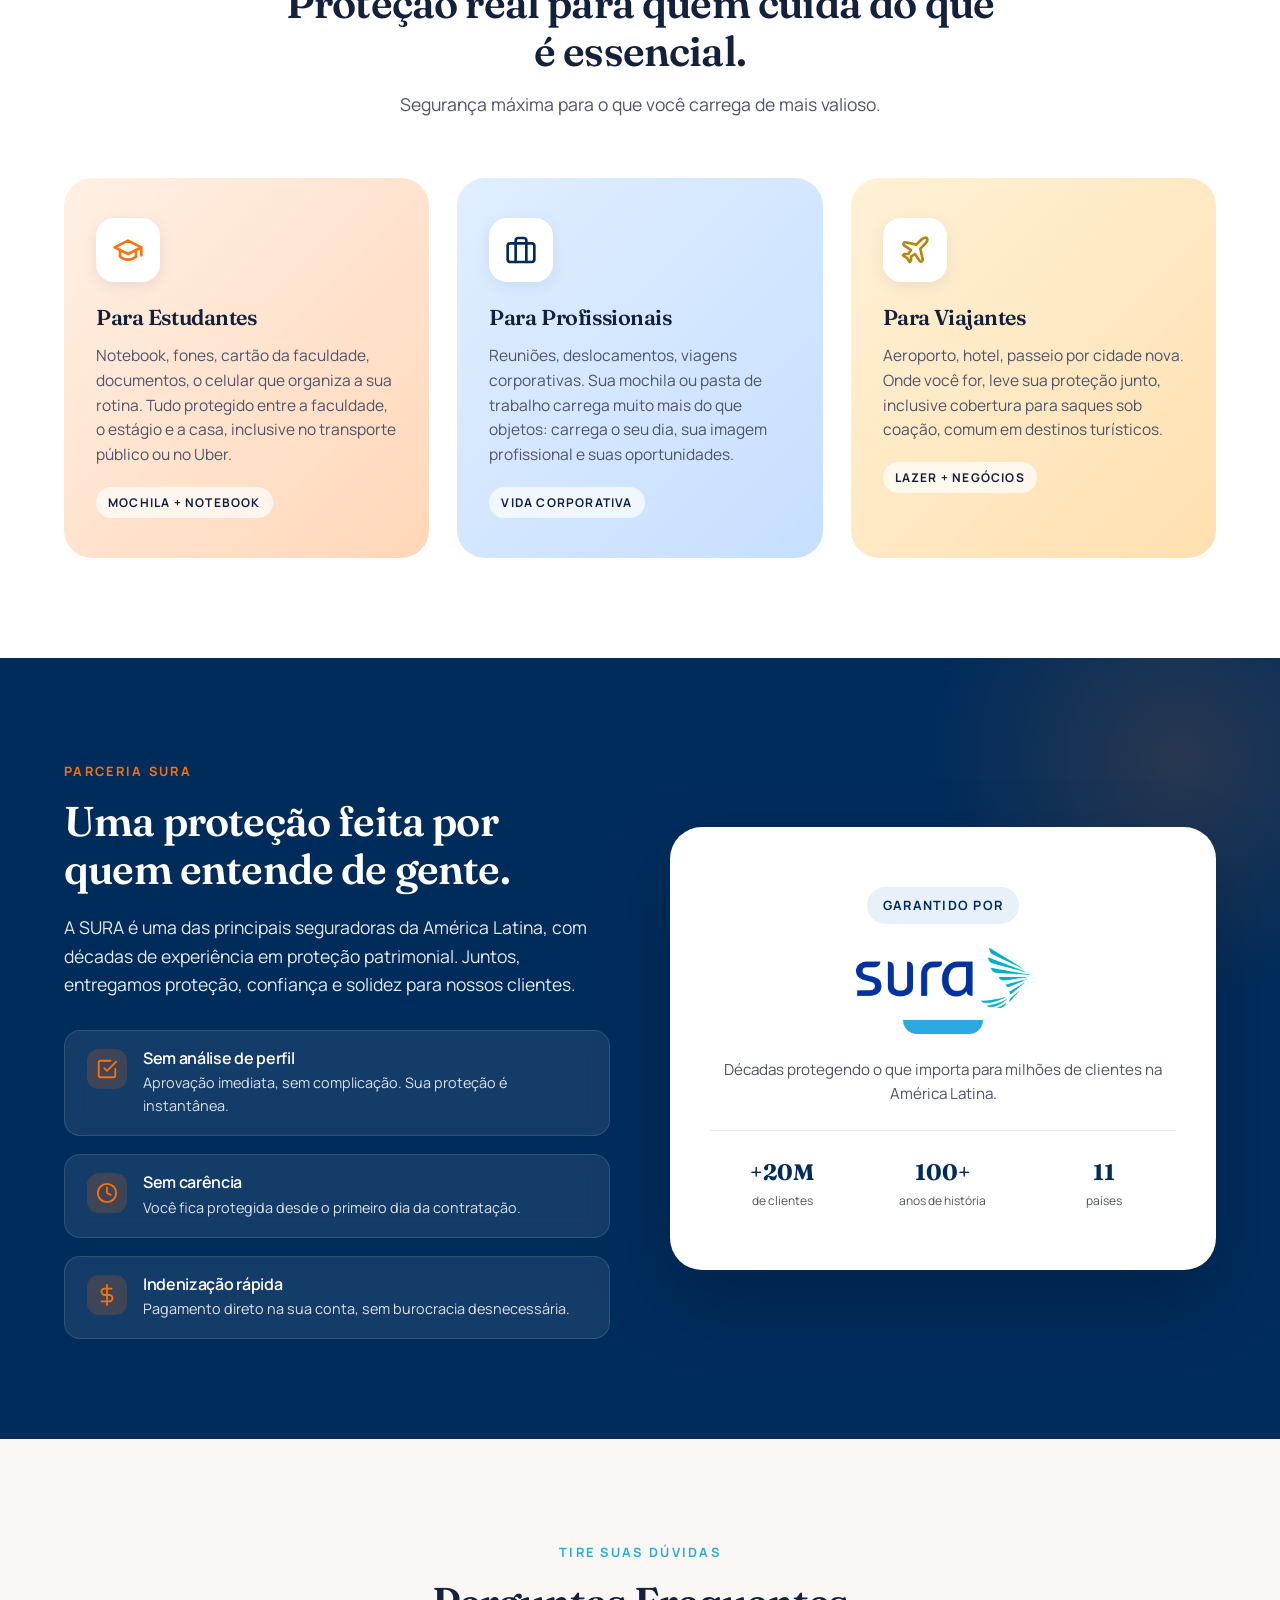
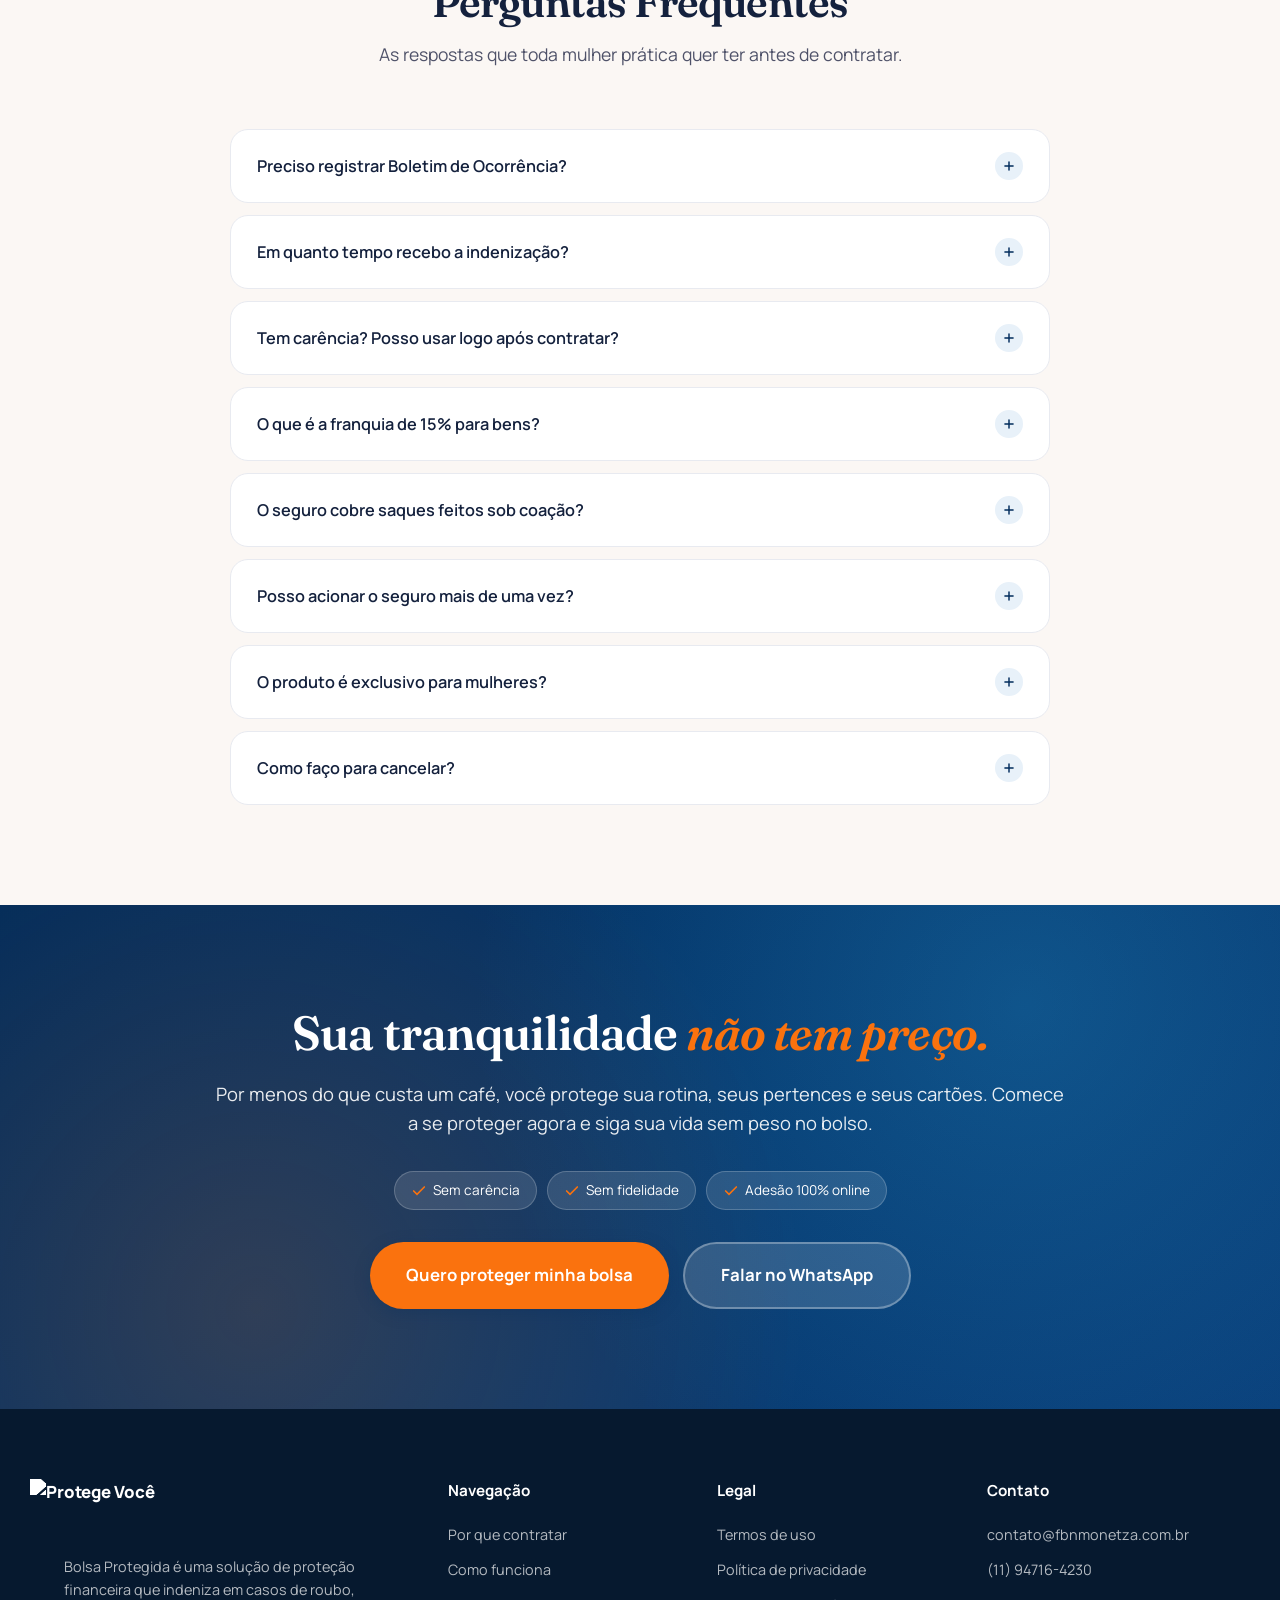
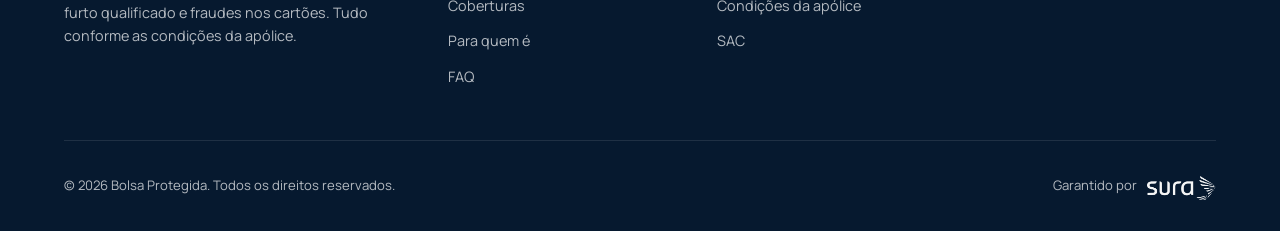
==== commit 04e6d9eb: "Ajusta textos da seção de personas para público misto" ====
--- a/index.html
+++ b/index.html
@@ -898,8 +898,8 @@
   <div class="container">
     <div class="section-head">
       <div class="eyebrow">Feito Para Você</div>
-      <h2>Para a vida moderna da mulher real.</h2>
-      <p>Cada bolsa conta uma história e a sua merece estar protegida.</p>
+      <h2>Proteção real para quem cuida do que é essencial.</h2>
+      <p>Segurança máxima para o que você carrega de mais valioso.</p>
     </div>
 
     <div class="personas-grid">
@@ -916,8 +916,8 @@
         <div class="persona-icon">
           <svg viewBox="0 0 24 24" fill="none" stroke="currentColor" stroke-width="2" stroke-linecap="round" stroke-linejoin="round"><rect x="2" y="7" width="20" height="14" rx="2" ry="2"/><path d="M16 21V5a2 2 0 0 0-2-2h-4a2 2 0 0 0-2 2v16"/></svg>
         </div>
-        <h3>Para Executivas</h3>
-        <p>Reuniões, deslocamentos, viagens corporativas. Sua bolsa de trabalho carrega muito mais do que objetos: carrega o seu dia, sua imagem profissional e suas oportunidades.</p>
+        <h3>Para Profissionais</h3>
+        <p>Reuniões, deslocamentos, viagens corporativas. Sua mochila ou pasta de trabalho carrega muito mais do que objetos: carrega o seu dia, sua imagem profissional e suas oportunidades.</p>
         <span class="tag">Vida Corporativa</span>
       </div>
 
